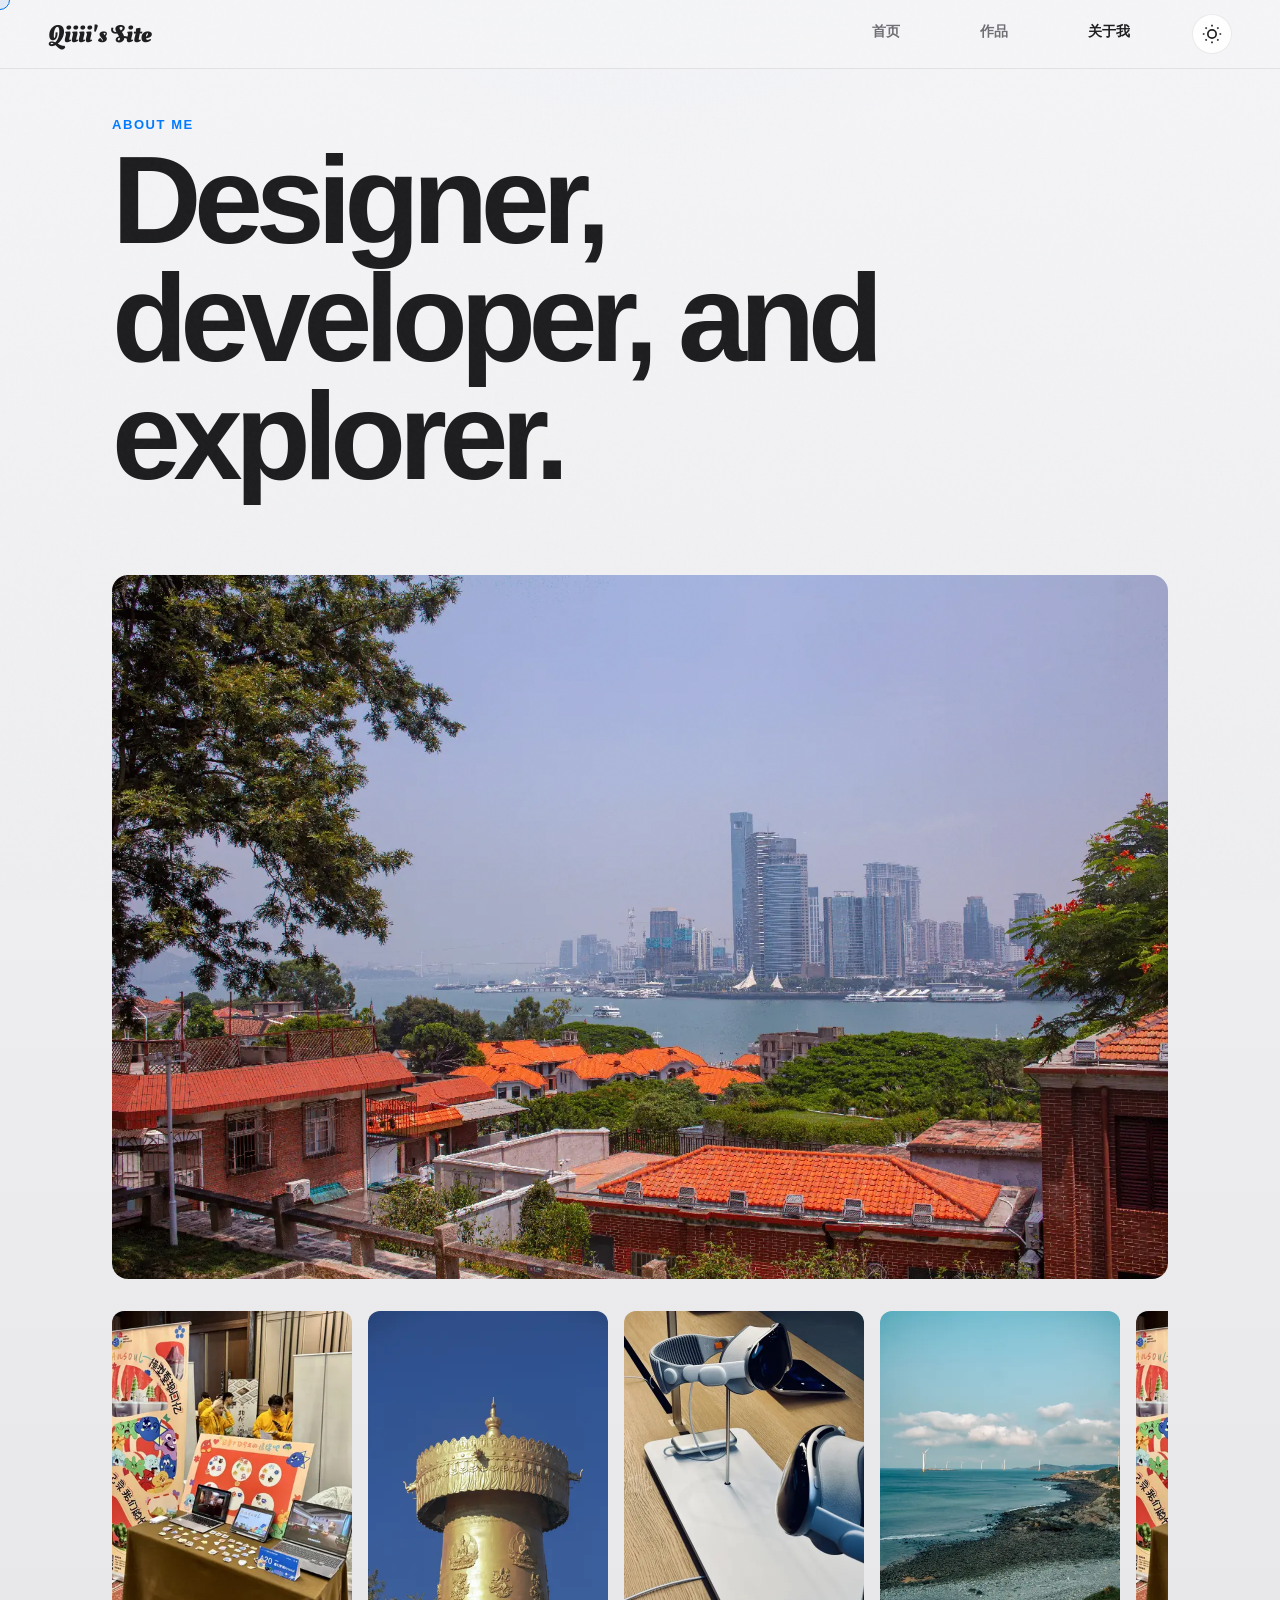
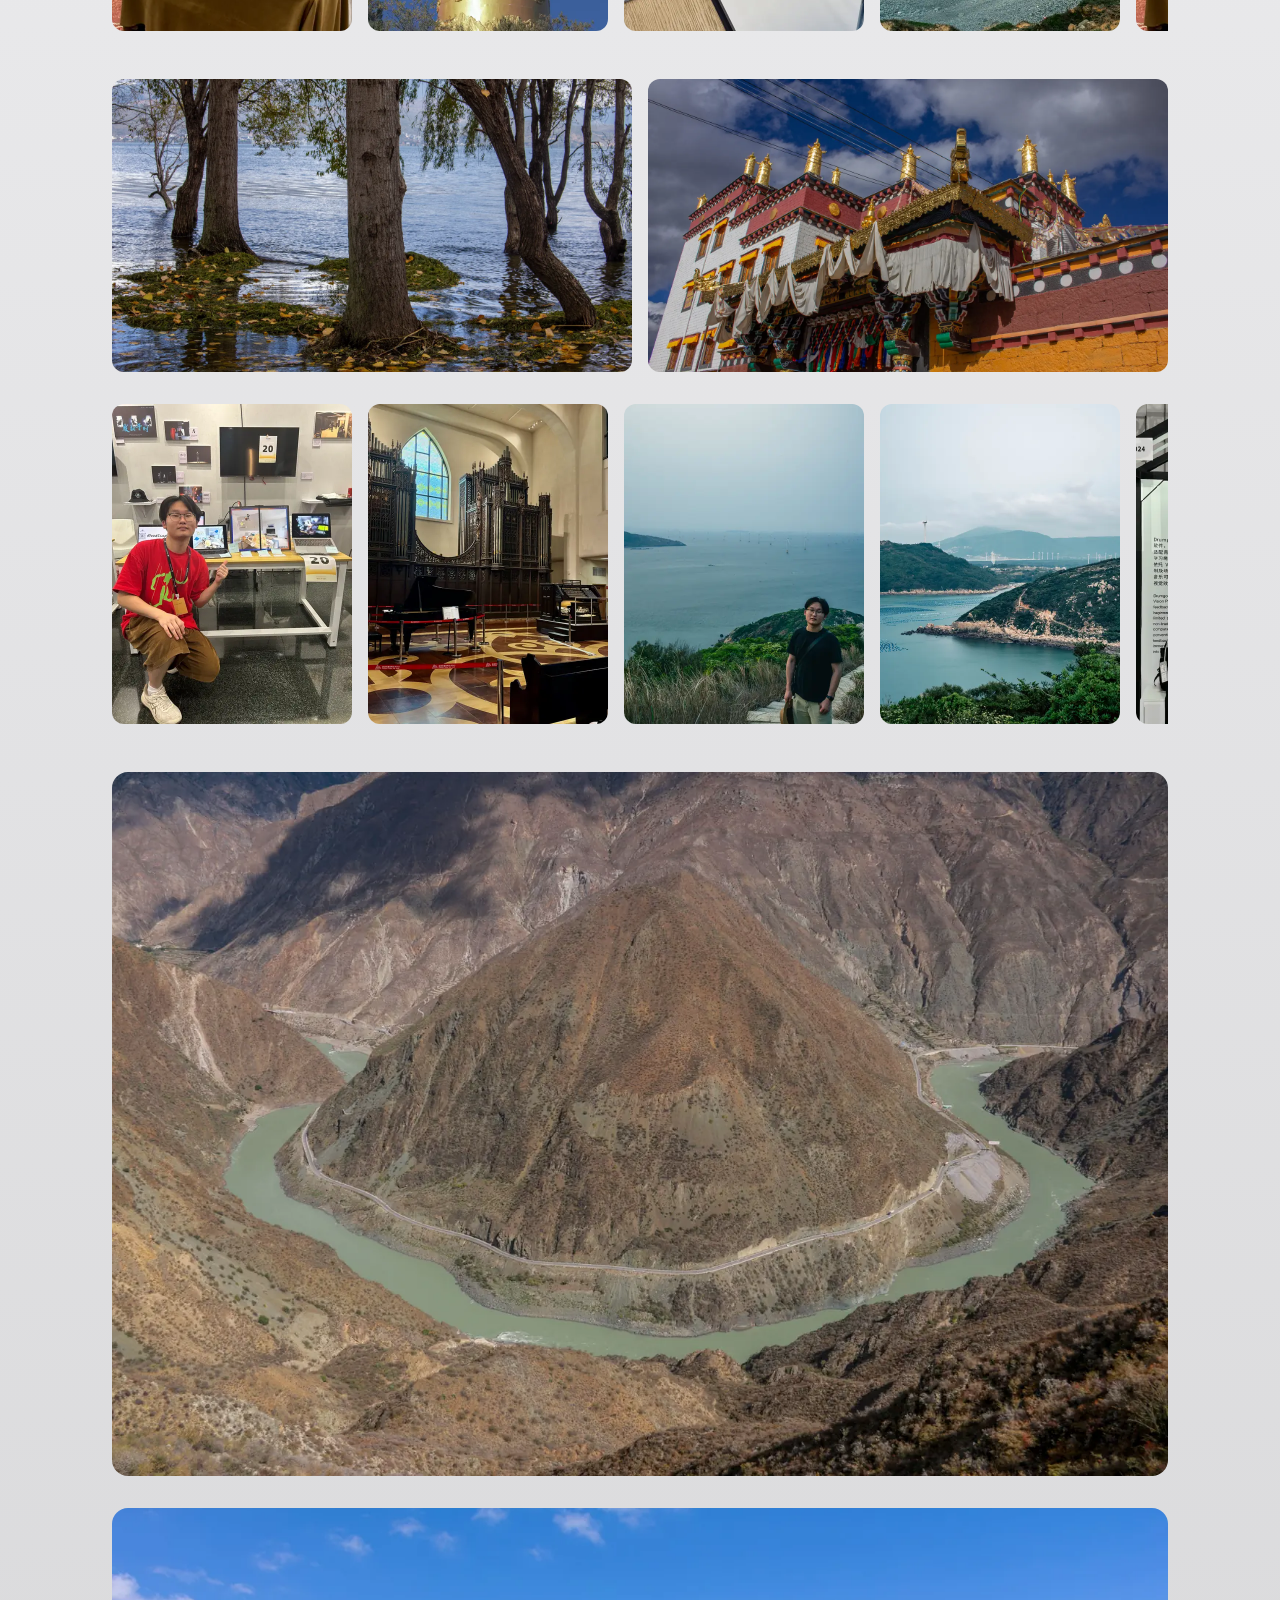
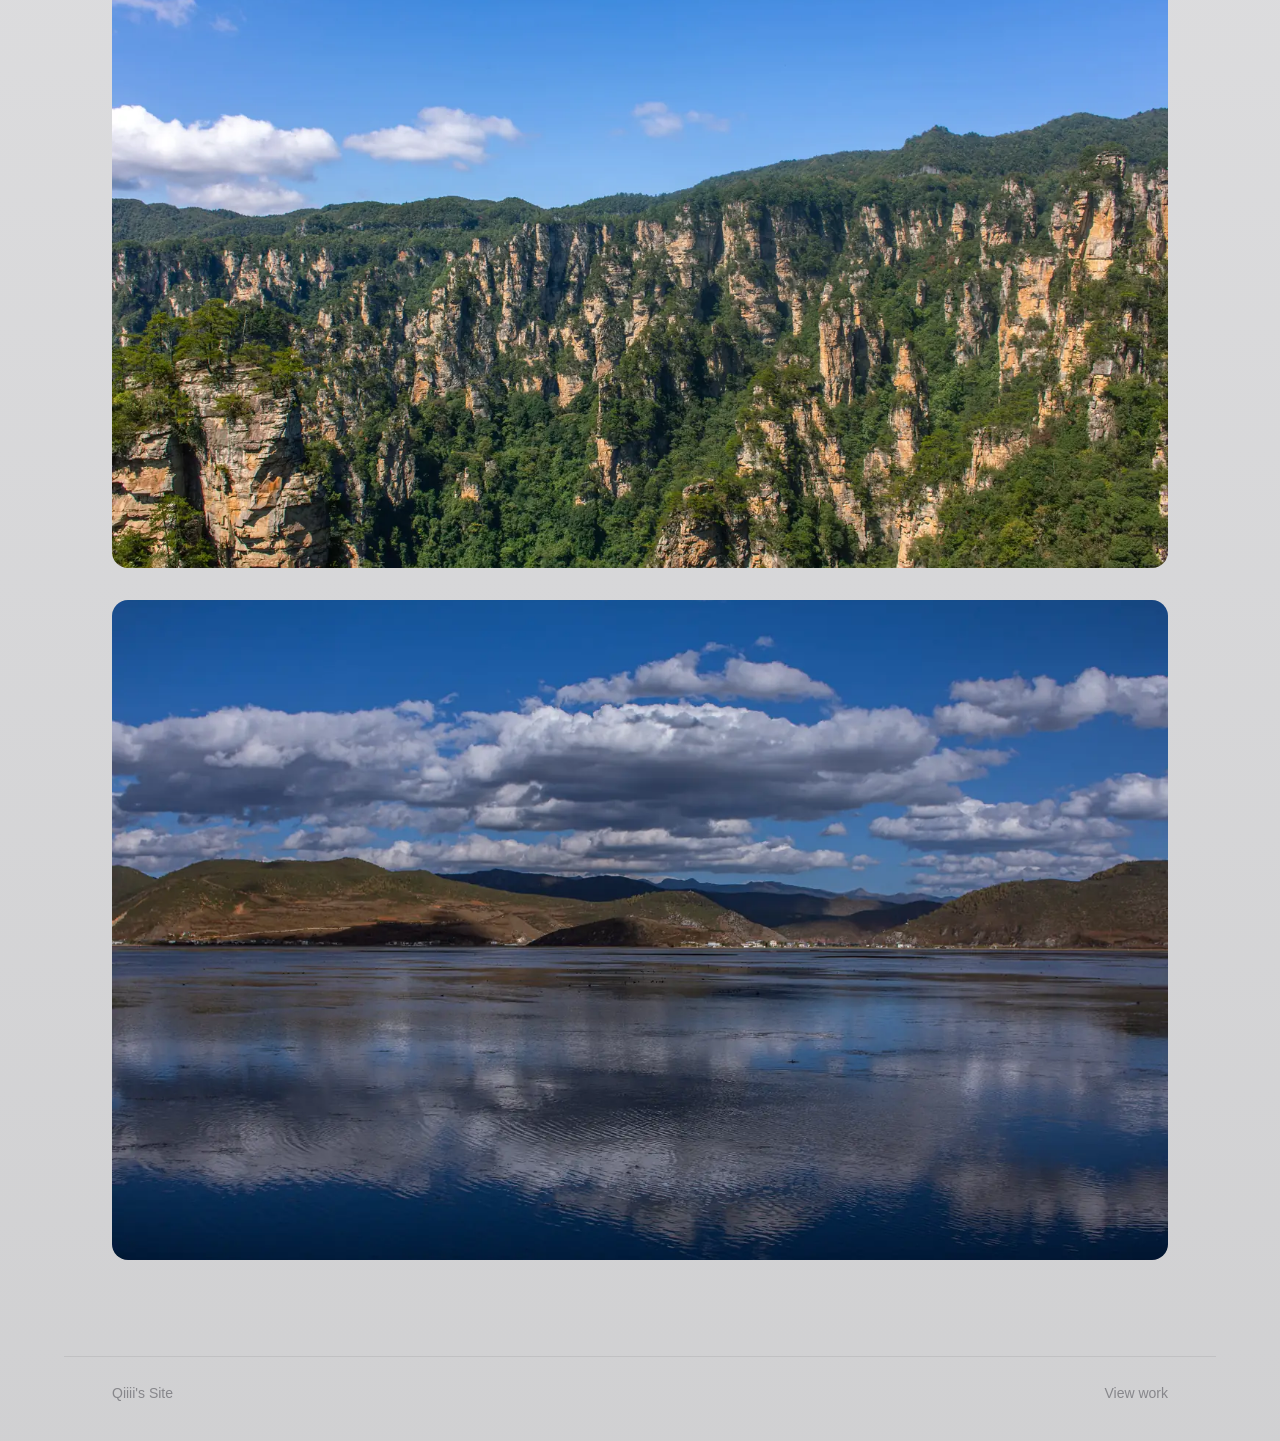
==== aboutme/index.html @ 27033d26 "Unify theme toggle icons across desktop and mobile" ====
<!doctype html>
<html lang="zh-CN">
  <head>
    <meta charset="utf-8">
    <meta name="viewport" content="width=device-width, initial-scale=1">
    <script>
      (function() {
        const prefersDark = window.matchMedia("(prefers-color-scheme: dark)").matches;
        const savedTheme = localStorage.getItem("theme");
        document.documentElement.dataset.theme = savedTheme || (prefersDark ? "dark" : "light");
      })();
    </script>
    <title>About Me - Qiiii's Site</title>
    <link rel="preconnect" href="https://fonts.googleapis.com">
    <link rel="preconnect" href="https://fonts.gstatic.com" crossorigin>
    <link href="https://fonts.googleapis.com/css?family=Oleo Script Swash Caps:400,600" rel="stylesheet">
    <link rel="icon" type="image/png" href="../assets/images/home/webIcon.png">
    <link rel="apple-touch-icon" href="../assets/images/home/webIcon.png">
    <link rel="stylesheet" href="../styles/base.css?v=20260522-theme">
    <link rel="stylesheet" href="../styles/layout.css?v=20260522-theme">
    <link rel="stylesheet" href="../styles/aboutme.css?v=20260522-theme">
  </head>
  <body>
    <header class="site-header">
      <a class="site-logo" href="../home/">Qiiii's Site</a>
      <nav class="site-nav" aria-label="Primary navigation">
        <a href="../home/" class="nav-zh" data-en="HOME"><span>首页</span></a>
        <a href="../work/" class="nav-zh" data-en="WORKS"><span>作品</span></a>
        <a href="../aboutme/" class="nav-zh" data-en="ABOUT ME" aria-current="page"><span>关于我</span></a>
        <div class="nav-theme-toggle">
          <button id="navThemeToggle" aria-label="Toggle theme">
            <svg class="icon-sun" width="20" height="20" viewBox="0 0 24 24" fill="none" stroke="currentColor" stroke-width="2">
              <circle cx="12" cy="12" r="5"/>
              <path d="M12 1v2M12 21v2M4.22 4.22l1.42 1.42M18.36 18.36l1.42 1.42M1 12h2M21 12h2M4.22 19.78l1.42-1.42M18.36 5.64l1.42-1.42"/>
            </svg>
            <svg class="icon-moon" width="20" height="20" viewBox="0 0 24 24" fill="none" stroke="currentColor" stroke-width="2">
              <path d="M21 12.79A9 9 0 1 1 11.21 3 7 7 0 0 0 21 12.79z"/>
            </svg>
          </button>
        </div>
      </nav>
      <button class="theme-toggle" id="themeToggle" aria-label="Toggle theme">
        <svg class="icon-sun" width="20" height="20" viewBox="0 0 24 24" fill="none" stroke="currentColor" stroke-width="2">
          <circle cx="12" cy="12" r="5"/>
          <path d="M12 1v2M12 21v2M4.22 4.22l1.42 1.42M18.36 18.36l1.42 1.42M1 12h2M21 12h2M4.22 19.78l1.42-1.42M18.36 5.64l1.42-1.42"/>
        </svg>
        <svg class="icon-moon" width="20" height="20" viewBox="0 0 24 24" fill="none" stroke="currentColor" stroke-width="2">
          <path d="M21 12.79A9 9 0 1 1 11.21 3 7 7 0 0 0 21 12.79z"/>
        </svg>
      </button>
      <button class="menu-toggle" id="menuToggle" aria-label="Toggle menu">
        <svg class="icon-hamburger" width="20" height="20" viewBox="0 0 24 24" fill="none" stroke="currentColor" stroke-width="2">
          <line x1="3" y1="6" x2="21" y2="6"/>
          <line x1="3" y1="12" x2="21" y2="12"/>
          <line x1="3" y1="18" x2="21" y2="18"/>
        </svg>
        <svg class="icon-close" width="20" height="20" viewBox="0 0 24 24" fill="none" stroke="currentColor" stroke-width="2">
          <line x1="18" y1="6" x2="6" y2="18"/>
          <line x1="6" y1="6" x2="18" y2="18"/>
        </svg>
      </button>
    </header>

    <div class="smooth-content">
      <main>
        <section class="page-shell about-hero reveal-section section-visible" data-reveal-section data-lag="0.04">
        <p class="section-kicker reveal">About Me</p>
        <h1 class="reveal">Designer, developer, and explorer.</h1>
        

        <section class="photo-masonry">
          <picture class="responsive-image">
  <source type="image/webp" srcset="../assets/images/optimized/aboutme/Scene2-480.webp 480w, ../assets/images/optimized/aboutme/Scene2-800.webp 800w, ../assets/images/optimized/aboutme/Scene2-960.webp 960w, ../assets/images/optimized/aboutme/Scene2-1440.webp 1440w" sizes="(max-width: 720px) 100vw, 1152px">
  <source type="image/jpeg" srcset="../assets/images/optimized/aboutme/Scene2-480.jpg 480w, ../assets/images/optimized/aboutme/Scene2-800.jpg 800w, ../assets/images/optimized/aboutme/Scene2-960.jpg 960w, ../assets/images/optimized/aboutme/Scene2-1440.jpg 1440w" sizes="(max-width: 720px) 100vw, 1152px">
  <img src="../assets/images/optimized/aboutme/Scene2-1440.jpg" alt="Scene" class="photo-full" width="5184" height="3456" decoding="async" fetchpriority="high">
</picture>

          <div class="photo-row-portrait">
            <div class="photo-track">
              <picture class="responsive-image">
  <source type="image/webp" srcset="../assets/images/optimized/aboutme/Personal1-480.webp 480w, ../assets/images/optimized/aboutme/Personal1-800.webp 800w, ../assets/images/optimized/aboutme/Personal1-960.webp 960w, ../assets/images/optimized/aboutme/Personal1-1440.webp 1440w" sizes="(max-width: 720px) 72vw, 260px">
  <source type="image/jpeg" srcset="../assets/images/optimized/aboutme/Personal1-480.jpg 480w, ../assets/images/optimized/aboutme/Personal1-800.jpg 800w, ../assets/images/optimized/aboutme/Personal1-960.jpg 960w, ../assets/images/optimized/aboutme/Personal1-1440.jpg 1440w" sizes="(max-width: 720px) 72vw, 260px">
  <img src="../assets/images/optimized/aboutme/Personal1-1440.jpg" alt="Personal" class="portrait" width="4284" height="4284" decoding="async" loading="lazy">
</picture>
              <picture class="responsive-image">
  <source type="image/webp" srcset="../assets/images/optimized/aboutme/Scene6-480.webp 480w, ../assets/images/optimized/aboutme/Scene6-800.webp 800w, ../assets/images/optimized/aboutme/Scene6-960.webp 960w, ../assets/images/optimized/aboutme/Scene6-1440.webp 1440w" sizes="(max-width: 720px) 72vw, 260px">
  <source type="image/jpeg" srcset="../assets/images/optimized/aboutme/Scene6-480.jpg 480w, ../assets/images/optimized/aboutme/Scene6-800.jpg 800w, ../assets/images/optimized/aboutme/Scene6-960.jpg 960w, ../assets/images/optimized/aboutme/Scene6-1440.jpg 1440w" sizes="(max-width: 720px) 72vw, 260px">
  <img src="../assets/images/optimized/aboutme/Scene6-1440.jpg" alt="Scene" class="portrait" width="3648" height="5472" decoding="async" loading="lazy">
</picture>
              <picture class="responsive-image">
  <source type="image/webp" srcset="../assets/images/optimized/aboutme/Personal5-480.webp 480w, ../assets/images/optimized/aboutme/Personal5-800.webp 800w, ../assets/images/optimized/aboutme/Personal5-960.webp 960w, ../assets/images/optimized/aboutme/Personal5-1440.webp 1440w" sizes="(max-width: 720px) 72vw, 260px">
  <source type="image/jpeg" srcset="../assets/images/optimized/aboutme/Personal5-480.jpg 480w, ../assets/images/optimized/aboutme/Personal5-800.jpg 800w, ../assets/images/optimized/aboutme/Personal5-960.jpg 960w, ../assets/images/optimized/aboutme/Personal5-1440.jpg 1440w" sizes="(max-width: 720px) 72vw, 260px">
  <img src="../assets/images/optimized/aboutme/Personal5-1440.jpg" alt="Personal" class="portrait" width="2666" height="3554" decoding="async" loading="lazy">
</picture>
              <picture class="responsive-image">
  <source type="image/webp" srcset="../assets/images/optimized/aboutme/Scene16-480.webp 480w, ../assets/images/optimized/aboutme/Scene16-800.webp 800w, ../assets/images/optimized/aboutme/Scene16-960.webp 960w, ../assets/images/optimized/aboutme/Scene16-1440.webp 1440w" sizes="(max-width: 720px) 72vw, 260px">
  <source type="image/jpeg" srcset="../assets/images/optimized/aboutme/Scene16-480.jpg 480w, ../assets/images/optimized/aboutme/Scene16-800.jpg 800w, ../assets/images/optimized/aboutme/Scene16-960.jpg 960w, ../assets/images/optimized/aboutme/Scene16-1440.jpg 1440w" sizes="(max-width: 720px) 72vw, 260px">
  <img src="../assets/images/optimized/aboutme/Scene16-1440.jpg" alt="Scene" class="portrait" width="5304" height="7952" decoding="async" loading="lazy">
</picture>
              <picture class="responsive-image">
  <source type="image/webp" srcset="../assets/images/optimized/aboutme/Personal1-480.webp 480w, ../assets/images/optimized/aboutme/Personal1-800.webp 800w, ../assets/images/optimized/aboutme/Personal1-960.webp 960w, ../assets/images/optimized/aboutme/Personal1-1440.webp 1440w" sizes="(max-width: 720px) 72vw, 260px">
  <source type="image/jpeg" srcset="../assets/images/optimized/aboutme/Personal1-480.jpg 480w, ../assets/images/optimized/aboutme/Personal1-800.jpg 800w, ../assets/images/optimized/aboutme/Personal1-960.jpg 960w, ../assets/images/optimized/aboutme/Personal1-1440.jpg 1440w" sizes="(max-width: 720px) 72vw, 260px">
  <img src="../assets/images/optimized/aboutme/Personal1-1440.jpg" alt="Personal" class="portrait" width="4284" height="4284" decoding="async" loading="lazy">
</picture>
              <picture class="responsive-image">
  <source type="image/webp" srcset="../assets/images/optimized/aboutme/Scene6-480.webp 480w, ../assets/images/optimized/aboutme/Scene6-800.webp 800w, ../assets/images/optimized/aboutme/Scene6-960.webp 960w, ../assets/images/optimized/aboutme/Scene6-1440.webp 1440w" sizes="(max-width: 720px) 72vw, 260px">
  <source type="image/jpeg" srcset="../assets/images/optimized/aboutme/Scene6-480.jpg 480w, ../assets/images/optimized/aboutme/Scene6-800.jpg 800w, ../assets/images/optimized/aboutme/Scene6-960.jpg 960w, ../assets/images/optimized/aboutme/Scene6-1440.jpg 1440w" sizes="(max-width: 720px) 72vw, 260px">
  <img src="../assets/images/optimized/aboutme/Scene6-1440.jpg" alt="Scene" class="portrait" width="3648" height="5472" decoding="async" loading="lazy">
</picture>
              <picture class="responsive-image">
  <source type="image/webp" srcset="../assets/images/optimized/aboutme/Personal5-480.webp 480w, ../assets/images/optimized/aboutme/Personal5-800.webp 800w, ../assets/images/optimized/aboutme/Personal5-960.webp 960w, ../assets/images/optimized/aboutme/Personal5-1440.webp 1440w" sizes="(max-width: 720px) 72vw, 260px">
  <source type="image/jpeg" srcset="../assets/images/optimized/aboutme/Personal5-480.jpg 480w, ../assets/images/optimized/aboutme/Personal5-800.jpg 800w, ../assets/images/optimized/aboutme/Personal5-960.jpg 960w, ../assets/images/optimized/aboutme/Personal5-1440.jpg 1440w" sizes="(max-width: 720px) 72vw, 260px">
  <img src="../assets/images/optimized/aboutme/Personal5-1440.jpg" alt="Personal" class="portrait" width="2666" height="3554" decoding="async" loading="lazy">
</picture>
              <picture class="responsive-image">
  <source type="image/webp" srcset="../assets/images/optimized/aboutme/Scene16-480.webp 480w, ../assets/images/optimized/aboutme/Scene16-800.webp 800w, ../assets/images/optimized/aboutme/Scene16-960.webp 960w, ../assets/images/optimized/aboutme/Scene16-1440.webp 1440w" sizes="(max-width: 720px) 72vw, 260px">
  <source type="image/jpeg" srcset="../assets/images/optimized/aboutme/Scene16-480.jpg 480w, ../assets/images/optimized/aboutme/Scene16-800.jpg 800w, ../assets/images/optimized/aboutme/Scene16-960.jpg 960w, ../assets/images/optimized/aboutme/Scene16-1440.jpg 1440w" sizes="(max-width: 720px) 72vw, 260px">
  <img src="../assets/images/optimized/aboutme/Scene16-1440.jpg" alt="Scene" class="portrait" width="5304" height="7952" decoding="async" loading="lazy">
</picture>
            </div>
          </div>

          <div class="photo-asymmetric">
            <picture class="responsive-image">
  <source type="image/webp" srcset="../assets/images/optimized/aboutme/Scene4-480.webp 480w, ../assets/images/optimized/aboutme/Scene4-800.webp 800w, ../assets/images/optimized/aboutme/Scene4-960.webp 960w, ../assets/images/optimized/aboutme/Scene4-1440.webp 1440w" sizes="(max-width: 720px) 100vw, 1152px">
  <source type="image/jpeg" srcset="../assets/images/optimized/aboutme/Scene4-480.jpg 480w, ../assets/images/optimized/aboutme/Scene4-800.jpg 800w, ../assets/images/optimized/aboutme/Scene4-960.jpg 960w, ../assets/images/optimized/aboutme/Scene4-1440.jpg 1440w" sizes="(max-width: 720px) 100vw, 1152px">
  <img src="../assets/images/optimized/aboutme/Scene4-1440.jpg" alt="Scene" width="5184" height="3456" decoding="async" loading="lazy">
</picture>
            <picture class="responsive-image">
  <source type="image/webp" srcset="../assets/images/optimized/aboutme/Scene5-480.webp 480w, ../assets/images/optimized/aboutme/Scene5-800.webp 800w, ../assets/images/optimized/aboutme/Scene5-960.webp 960w, ../assets/images/optimized/aboutme/Scene5-1440.webp 1440w" sizes="(max-width: 720px) 100vw, 1152px">
  <source type="image/jpeg" srcset="../assets/images/optimized/aboutme/Scene5-480.jpg 480w, ../assets/images/optimized/aboutme/Scene5-800.jpg 800w, ../assets/images/optimized/aboutme/Scene5-960.jpg 960w, ../assets/images/optimized/aboutme/Scene5-1440.jpg 1440w" sizes="(max-width: 720px) 100vw, 1152px">
  <img src="../assets/images/optimized/aboutme/Scene5-1440.jpg" alt="Scene" width="5184" height="3456" decoding="async" loading="lazy">
</picture>
          </div>

          <div class="photo-row-portrait">
            <div class="photo-track">
              <picture class="responsive-image">
  <source type="image/webp" srcset="../assets/images/optimized/aboutme/Personal4-480.webp 480w, ../assets/images/optimized/aboutme/Personal4-800.webp 800w, ../assets/images/optimized/aboutme/Personal4-960.webp 960w, ../assets/images/optimized/aboutme/Personal4-1440.webp 1440w" sizes="(max-width: 720px) 72vw, 260px">
  <source type="image/jpeg" srcset="../assets/images/optimized/aboutme/Personal4-480.jpg 480w, ../assets/images/optimized/aboutme/Personal4-800.jpg 800w, ../assets/images/optimized/aboutme/Personal4-960.jpg 960w, ../assets/images/optimized/aboutme/Personal4-1440.jpg 1440w" sizes="(max-width: 720px) 72vw, 260px">
  <img src="../assets/images/optimized/aboutme/Personal4-1440.jpg" alt="Personal" class="portrait" width="1536" height="2049" decoding="async" loading="lazy">
</picture>
              <picture class="responsive-image">
  <source type="image/webp" srcset="../assets/images/optimized/aboutme/Scene1-480.webp 480w, ../assets/images/optimized/aboutme/Scene1-800.webp 800w, ../assets/images/optimized/aboutme/Scene1-960.webp 960w, ../assets/images/optimized/aboutme/Scene1-1440.webp 1440w" sizes="(max-width: 720px) 72vw, 260px">
  <source type="image/jpeg" srcset="../assets/images/optimized/aboutme/Scene1-480.jpg 480w, ../assets/images/optimized/aboutme/Scene1-800.jpg 800w, ../assets/images/optimized/aboutme/Scene1-960.jpg 960w, ../assets/images/optimized/aboutme/Scene1-1440.jpg 1440w" sizes="(max-width: 720px) 72vw, 260px">
  <img src="../assets/images/optimized/aboutme/Scene1-1440.jpg" alt="Scene" class="portrait" width="3156" height="5612" decoding="async" loading="lazy">
</picture>
              <picture class="responsive-image">
  <source type="image/webp" srcset="../assets/images/optimized/aboutme/Personal7-480.webp 480w, ../assets/images/optimized/aboutme/Personal7-800.webp 800w, ../assets/images/optimized/aboutme/Personal7-960.webp 960w, ../assets/images/optimized/aboutme/Personal7-1440.webp 1440w" sizes="(max-width: 720px) 72vw, 260px">
  <source type="image/jpeg" srcset="../assets/images/optimized/aboutme/Personal7-480.jpg 480w, ../assets/images/optimized/aboutme/Personal7-800.jpg 800w, ../assets/images/optimized/aboutme/Personal7-960.jpg 960w, ../assets/images/optimized/aboutme/Personal7-1440.jpg 1440w" sizes="(max-width: 720px) 72vw, 260px">
  <img src="../assets/images/optimized/aboutme/Personal7-1440.jpg" alt="Personal" class="portrait" width="5304" height="7952" decoding="async" loading="lazy">
</picture>
              <picture class="responsive-image">
  <source type="image/webp" srcset="../assets/images/optimized/aboutme/Scene17-480.webp 480w, ../assets/images/optimized/aboutme/Scene17-800.webp 800w, ../assets/images/optimized/aboutme/Scene17-960.webp 960w, ../assets/images/optimized/aboutme/Scene17-1440.webp 1440w" sizes="(max-width: 720px) 72vw, 260px">
  <source type="image/jpeg" srcset="../assets/images/optimized/aboutme/Scene17-480.jpg 480w, ../assets/images/optimized/aboutme/Scene17-800.jpg 800w, ../assets/images/optimized/aboutme/Scene17-960.jpg 960w, ../assets/images/optimized/aboutme/Scene17-1440.jpg 1440w" sizes="(max-width: 720px) 72vw, 260px">
  <img src="../assets/images/optimized/aboutme/Scene17-1440.jpg" alt="Scene" class="portrait" width="5304" height="7952" decoding="async" loading="lazy">
</picture>
              <picture class="responsive-image">
  <source type="image/webp" srcset="../assets/images/optimized/aboutme/Personal6-480.webp 480w" sizes="(max-width: 720px) 72vw, 260px">
  <source type="image/jpeg" srcset="../assets/images/optimized/aboutme/Personal6-480.jpg 480w" sizes="(max-width: 720px) 72vw, 260px">
  <img src="../assets/images/optimized/aboutme/Personal6-480.jpg" alt="Personal" class="portrait" width="497" height="886" decoding="async" loading="lazy">
</picture>
              <picture class="responsive-image">
  <source type="image/webp" srcset="../assets/images/optimized/aboutme/Scene13-480.webp 480w, ../assets/images/optimized/aboutme/Scene13-800.webp 800w, ../assets/images/optimized/aboutme/Scene13-960.webp 960w" sizes="(max-width: 720px) 72vw, 260px">
  <source type="image/jpeg" srcset="../assets/images/optimized/aboutme/Scene13-480.jpg 480w, ../assets/images/optimized/aboutme/Scene13-800.jpg 800w, ../assets/images/optimized/aboutme/Scene13-960.jpg 960w" sizes="(max-width: 720px) 72vw, 260px">
  <img src="../assets/images/optimized/aboutme/Scene13-960.jpg" alt="Scene" class="portrait" width="1280" height="1920" decoding="async" loading="lazy">
</picture>
              <picture class="responsive-image">
  <source type="image/webp" srcset="../assets/images/optimized/aboutme/Personal4-480.webp 480w, ../assets/images/optimized/aboutme/Personal4-800.webp 800w, ../assets/images/optimized/aboutme/Personal4-960.webp 960w, ../assets/images/optimized/aboutme/Personal4-1440.webp 1440w" sizes="(max-width: 720px) 72vw, 260px">
  <source type="image/jpeg" srcset="../assets/images/optimized/aboutme/Personal4-480.jpg 480w, ../assets/images/optimized/aboutme/Personal4-800.jpg 800w, ../assets/images/optimized/aboutme/Personal4-960.jpg 960w, ../assets/images/optimized/aboutme/Personal4-1440.jpg 1440w" sizes="(max-width: 720px) 72vw, 260px">
  <img src="../assets/images/optimized/aboutme/Personal4-1440.jpg" alt="Personal" class="portrait" width="1536" height="2049" decoding="async" loading="lazy">
</picture>
              <picture class="responsive-image">
  <source type="image/webp" srcset="../assets/images/optimized/aboutme/Scene1-480.webp 480w, ../assets/images/optimized/aboutme/Scene1-800.webp 800w, ../assets/images/optimized/aboutme/Scene1-960.webp 960w, ../assets/images/optimized/aboutme/Scene1-1440.webp 1440w" sizes="(max-width: 720px) 72vw, 260px">
  <source type="image/jpeg" srcset="../assets/images/optimized/aboutme/Scene1-480.jpg 480w, ../assets/images/optimized/aboutme/Scene1-800.jpg 800w, ../assets/images/optimized/aboutme/Scene1-960.jpg 960w, ../assets/images/optimized/aboutme/Scene1-1440.jpg 1440w" sizes="(max-width: 720px) 72vw, 260px">
  <img src="../assets/images/optimized/aboutme/Scene1-1440.jpg" alt="Scene" class="portrait" width="3156" height="5612" decoding="async" loading="lazy">
</picture>
              <picture class="responsive-image">
  <source type="image/webp" srcset="../assets/images/optimized/aboutme/Personal7-480.webp 480w, ../assets/images/optimized/aboutme/Personal7-800.webp 800w, ../assets/images/optimized/aboutme/Personal7-960.webp 960w, ../assets/images/optimized/aboutme/Personal7-1440.webp 1440w" sizes="(max-width: 720px) 72vw, 260px">
  <source type="image/jpeg" srcset="../assets/images/optimized/aboutme/Personal7-480.jpg 480w, ../assets/images/optimized/aboutme/Personal7-800.jpg 800w, ../assets/images/optimized/aboutme/Personal7-960.jpg 960w, ../assets/images/optimized/aboutme/Personal7-1440.jpg 1440w" sizes="(max-width: 720px) 72vw, 260px">
  <img src="../assets/images/optimized/aboutme/Personal7-1440.jpg" alt="Personal" class="portrait" width="5304" height="7952" decoding="async" loading="lazy">
</picture>
              <picture class="responsive-image">
  <source type="image/webp" srcset="../assets/images/optimized/aboutme/Scene17-480.webp 480w, ../assets/images/optimized/aboutme/Scene17-800.webp 800w, ../assets/images/optimized/aboutme/Scene17-960.webp 960w, ../assets/images/optimized/aboutme/Scene17-1440.webp 1440w" sizes="(max-width: 720px) 72vw, 260px">
  <source type="image/jpeg" srcset="../assets/images/optimized/aboutme/Scene17-480.jpg 480w, ../assets/images/optimized/aboutme/Scene17-800.jpg 800w, ../assets/images/optimized/aboutme/Scene17-960.jpg 960w, ../assets/images/optimized/aboutme/Scene17-1440.jpg 1440w" sizes="(max-width: 720px) 72vw, 260px">
  <img src="../assets/images/optimized/aboutme/Scene17-1440.jpg" alt="Scene" class="portrait" width="5304" height="7952" decoding="async" loading="lazy">
</picture>
              <picture class="responsive-image">
  <source type="image/webp" srcset="../assets/images/optimized/aboutme/Personal6-480.webp 480w" sizes="(max-width: 720px) 72vw, 260px">
  <source type="image/jpeg" srcset="../assets/images/optimized/aboutme/Personal6-480.jpg 480w" sizes="(max-width: 720px) 72vw, 260px">
  <img src="../assets/images/optimized/aboutme/Personal6-480.jpg" alt="Personal" class="portrait" width="497" height="886" decoding="async" loading="lazy">
</picture>
              <picture class="responsive-image">
  <source type="image/webp" srcset="../assets/images/optimized/aboutme/Scene13-480.webp 480w, ../assets/images/optimized/aboutme/Scene13-800.webp 800w, ../assets/images/optimized/aboutme/Scene13-960.webp 960w" sizes="(max-width: 720px) 72vw, 260px">
  <source type="image/jpeg" srcset="../assets/images/optimized/aboutme/Scene13-480.jpg 480w, ../assets/images/optimized/aboutme/Scene13-800.jpg 800w, ../assets/images/optimized/aboutme/Scene13-960.jpg 960w" sizes="(max-width: 720px) 72vw, 260px">
  <img src="../assets/images/optimized/aboutme/Scene13-960.jpg" alt="Scene" class="portrait" width="1280" height="1920" decoding="async" loading="lazy">
</picture>
            </div>
          </div>

          <picture class="responsive-image">
  <source type="image/webp" srcset="../assets/images/optimized/aboutme/Scene7-480.webp 480w, ../assets/images/optimized/aboutme/Scene7-800.webp 800w, ../assets/images/optimized/aboutme/Scene7-960.webp 960w, ../assets/images/optimized/aboutme/Scene7-1440.webp 1440w" sizes="(max-width: 720px) 100vw, 1152px">
  <source type="image/jpeg" srcset="../assets/images/optimized/aboutme/Scene7-480.jpg 480w, ../assets/images/optimized/aboutme/Scene7-800.jpg 800w, ../assets/images/optimized/aboutme/Scene7-960.jpg 960w, ../assets/images/optimized/aboutme/Scene7-1440.jpg 1440w" sizes="(max-width: 720px) 100vw, 1152px">
  <img src="../assets/images/optimized/aboutme/Scene7-1440.jpg" alt="Scene" class="photo-full" width="5355" height="3570" decoding="async" loading="lazy">
</picture>

          <div class="photo-carousel">
            <picture class="responsive-image">
  <source type="image/webp" srcset="../assets/images/optimized/aboutme/Scene3-480.webp 480w, ../assets/images/optimized/aboutme/Scene3-800.webp 800w, ../assets/images/optimized/aboutme/Scene3-960.webp 960w, ../assets/images/optimized/aboutme/Scene3-1440.webp 1440w" sizes="(max-width: 720px) 100vw, 1152px">
  <source type="image/jpeg" srcset="../assets/images/optimized/aboutme/Scene3-480.jpg 480w, ../assets/images/optimized/aboutme/Scene3-800.jpg 800w, ../assets/images/optimized/aboutme/Scene3-960.jpg 960w, ../assets/images/optimized/aboutme/Scene3-1440.jpg 1440w" sizes="(max-width: 720px) 100vw, 1152px">
  <img src="../assets/images/optimized/aboutme/Scene3-1440.jpg" alt="Scene" class="active" width="4818" height="3212" decoding="async" loading="lazy">
</picture>
            <picture class="responsive-image">
  <source type="image/webp" srcset="../assets/images/optimized/aboutme/Scene8-480.webp 480w, ../assets/images/optimized/aboutme/Scene8-800.webp 800w, ../assets/images/optimized/aboutme/Scene8-960.webp 960w, ../assets/images/optimized/aboutme/Scene8-1440.webp 1440w" sizes="(max-width: 720px) 100vw, 1152px">
  <source type="image/jpeg" srcset="../assets/images/optimized/aboutme/Scene8-480.jpg 480w, ../assets/images/optimized/aboutme/Scene8-800.jpg 800w, ../assets/images/optimized/aboutme/Scene8-960.jpg 960w, ../assets/images/optimized/aboutme/Scene8-1440.jpg 1440w" sizes="(max-width: 720px) 100vw, 1152px">
  <img src="../assets/images/optimized/aboutme/Scene8-1440.jpg" alt="Scene" width="4520" height="3573" decoding="async" loading="lazy">
</picture>
            <picture class="responsive-image">
  <source type="image/webp" srcset="../assets/images/optimized/aboutme/Scene9-480.webp 480w, ../assets/images/optimized/aboutme/Scene9-800.webp 800w, ../assets/images/optimized/aboutme/Scene9-960.webp 960w, ../assets/images/optimized/aboutme/Scene9-1440.webp 1440w" sizes="(max-width: 720px) 100vw, 1152px">
  <source type="image/jpeg" srcset="../assets/images/optimized/aboutme/Scene9-480.jpg 480w, ../assets/images/optimized/aboutme/Scene9-800.jpg 800w, ../assets/images/optimized/aboutme/Scene9-960.jpg 960w, ../assets/images/optimized/aboutme/Scene9-1440.jpg 1440w" sizes="(max-width: 720px) 100vw, 1152px">
  <img src="../assets/images/optimized/aboutme/Scene9-1440.jpg" alt="Scene" width="5184" height="3456" decoding="async" loading="lazy">
</picture>
          </div>

          <div class="photo-carousel">
            <picture class="responsive-image">
  <source type="image/webp" srcset="../assets/images/optimized/aboutme/Scene10-480.webp 480w, ../assets/images/optimized/aboutme/Scene10-800.webp 800w, ../assets/images/optimized/aboutme/Scene10-960.webp 960w, ../assets/images/optimized/aboutme/Scene10-1440.webp 1440w" sizes="(max-width: 720px) 100vw, 1152px">
  <source type="image/jpeg" srcset="../assets/images/optimized/aboutme/Scene10-480.jpg 480w, ../assets/images/optimized/aboutme/Scene10-800.jpg 800w, ../assets/images/optimized/aboutme/Scene10-960.jpg 960w, ../assets/images/optimized/aboutme/Scene10-1440.jpg 1440w" sizes="(max-width: 720px) 100vw, 1152px">
  <img src="../assets/images/optimized/aboutme/Scene10-1440.jpg" alt="Scene" class="active" width="5106" height="3404" decoding="async" loading="lazy">
</picture>
            <picture class="responsive-image">
  <source type="image/webp" srcset="../assets/images/optimized/aboutme/Scene14-480.webp 480w, ../assets/images/optimized/aboutme/Scene14-800.webp 800w, ../assets/images/optimized/aboutme/Scene14-960.webp 960w, ../assets/images/optimized/aboutme/Scene14-1440.webp 1440w" sizes="(max-width: 720px) 100vw, 1152px">
  <source type="image/jpeg" srcset="../assets/images/optimized/aboutme/Scene14-480.jpg 480w, ../assets/images/optimized/aboutme/Scene14-800.jpg 800w, ../assets/images/optimized/aboutme/Scene14-960.jpg 960w, ../assets/images/optimized/aboutme/Scene14-1440.jpg 1440w" sizes="(max-width: 720px) 100vw, 1152px">
  <img src="../assets/images/optimized/aboutme/Scene14-1440.jpg" alt="Scene" width="5104" height="3403" decoding="async" loading="lazy">
</picture>
            <picture class="responsive-image">
  <source type="image/webp" srcset="../assets/images/optimized/aboutme/Scene15-480.webp 480w, ../assets/images/optimized/aboutme/Scene15-800.webp 800w, ../assets/images/optimized/aboutme/Scene15-960.webp 960w, ../assets/images/optimized/aboutme/Scene15-1440.webp 1440w" sizes="(max-width: 720px) 100vw, 1152px">
  <source type="image/jpeg" srcset="../assets/images/optimized/aboutme/Scene15-480.jpg 480w, ../assets/images/optimized/aboutme/Scene15-800.jpg 800w, ../assets/images/optimized/aboutme/Scene15-960.jpg 960w, ../assets/images/optimized/aboutme/Scene15-1440.jpg 1440w" sizes="(max-width: 720px) 100vw, 1152px">
  <img src="../assets/images/optimized/aboutme/Scene15-1440.jpg" alt="Scene" width="5184" height="3456" decoding="async" loading="lazy">
</picture>
          </div>
        </section>
      </main>

      <footer class="site-footer">
        <span>Qiiii's Site</span>
        <a href="../work/">View work</a>
      </footer>
    </div>

    <script src="../scripts/main.js?v=20260522-theme"></script>
  </body>
</html>
---- styles/base.css ----
:root {
  --color-bg: #f5f5f7;
  --color-panel: #ffffff;
  --color-panel-soft: #f0f0f5;
  --color-text: #1d1d1f;
  --color-muted: #6e6e73;
  --color-muted-strong: rgba(110, 110, 115, 0.75);
  --color-line: rgba(0, 0, 0, 0.08);
  --color-blue: #0071e3;
  --color-blue-soft: #007AFF;
  --color-blue-deep: #0055b3;
  --max-content: 1152px;
  --font-display: "SF Pro Display", "Oleo Script Swash Caps", -apple-system, BlinkMacSystemFont, "Segoe UI", sans-serif;
  --font-body: "SF Pro Text", -apple-system, BlinkMacSystemFont, "Segoe UI", sans-serif;
  --header-bg: rgba(245, 245, 247, 0.8);
  --gradient-start: rgba(0, 113, 227, 0.06);
}

[data-theme="dark"] {
  --color-bg: #000;
  --color-panel: #0a0a0a;
  --color-panel-soft: #141414;
  --color-text: #f5f5f7;
  --color-muted: #86868b;
  --color-muted-strong: rgba(134, 134, 139, 0.75);
  --color-line: rgba(255, 255, 255, 0.08);
  --color-blue: #0a84ff;
  --color-blue-soft: #64b5f6;
  --color-blue-deep: #0055d6;
  --header-bg: rgba(0, 0, 0, 0.8);
  --gradient-start: rgba(10, 132, 255, 0.12);
}

* {
  box-sizing: border-box;
}

html {
  background: var(--color-bg);
  color: var(--color-text);
  font-family: -apple-system, BlinkMacSystemFont, "Segoe UI", sans-serif;
  overscroll-behavior: none;
  scroll-behavior: smooth;
}

html.smooth-scroll-active {
  overflow-anchor: none;
  scroll-behavior: auto;
}

body {
  background:
    radial-gradient(circle at 50% -10%, var(--gradient-start), transparent 40rem),
    linear-gradient(180deg, var(--color-bg) 0%, color-mix(in srgb, var(--color-bg) 85%, #000) 100%);
  margin: 0;
  min-height: 100vh;
  overscroll-behavior: none;
  overflow-x: hidden;
  position: relative;
  font-family: var(--font-body);
  -webkit-font-smoothing: antialiased;
  -moz-osx-font-smoothing: grayscale;
}

html.smooth-scroll-active body,
html.smooth-scroll-active .smooth-content {
  overflow-anchor: none;
}

body::after {
  background: url("data:image/svg+xml,%3Csvg viewBox='0 0 256 256' xmlns='http://www.w3.org/2000/svg'%3E%3Cfilter id='noise'%3E%3CfeTurbulence type='fractalNoise' baseFrequency='0.9' numOctaves='4' stitchTiles='stitch'/%3E%3C/filter%3E%3Crect width='100%25' height='100%25' filter='url(%23noise)'/%3E%3C/svg%3E");
  content: "";
  inset: 0;
  opacity: 0.025;
  pointer-events: none;
  position: fixed;
  z-index: 9999;
}

@media (hover: none), (pointer: coarse), (max-width: 720px) {
  html,
  body {
    overscroll-behavior: auto;
  }

  body::after {
    display: none;
  }
}

a {
  color: inherit;
  text-decoration: none;
}

button {
  color: inherit;
  font: inherit;
}

img,
video {
  display: block;
  max-width: 100%;
}

picture.responsive-image {
  display: block;
  max-width: 100%;
}

* {
  cursor: none;
}

@media (pointer: coarse) {
  * {
    cursor: auto;
  }
}

@media (hover: none) and (pointer: coarse) {
  .custom-cursor {
    display: none;
  }
}

.custom-cursor {
  background: rgba(0, 113, 227, 0.08);
  border: 1.5px solid var(--color-blue);
  border-radius: 50%;
  height: 20px;
  left: -10px;
  pointer-events: none;
  position: fixed;
  top: -10px;
  transform: translate(0, 0);
  width: 20px;
  z-index: 10000;
  transition: width 200ms ease, height 200ms ease, background 200ms ease, border-color 200ms ease;
  will-change: transform;
  mix-blend-mode: normal;
}

.custom-cursor.hovering {
  width: 40px;
  height: 40px;
  background: rgba(0, 113, 227, 0.05);
}

.custom-cursor.clicking {
  width: 14px;
  height: 14px;
  background: var(--color-blue);
  border-color: var(--color-blue);
}

::selection {
  background: rgba(127, 193, 255, 0.35);
}

.section-kicker {
  color: var(--color-blue-soft);
  font-size: 13px;
  font-weight: 700;
  letter-spacing: 0.12em;
  margin: 0 0 14px;
  text-transform: uppercase;
}

.section-title,
.section-heading h2 {
  font-size: clamp(34px, 5vw, 64px);
  letter-spacing: -0.04em;
  line-height: 1;
  margin: 0;
}

.intro-grid .section-title {
  margin-top: 24px;
}

.section-heading {
  margin-bottom: 32px;
}

.gradient-text {
  background: linear-gradient(108deg, var(--color-blue) 12%, #a8c7fa 45%, var(--color-blue-deep) 78%, var(--color-blue) 96%);
  -webkit-background-clip: text;
  background-clip: text;
  color: transparent;
}

.button-primary,
.button-secondary,
.copy-button {
  align-items: center;
  border-radius: 999px;
  display: inline-flex;
  justify-content: center;
  min-height: 44px;
  padding: 0 18px;
}

.button-primary {
  background: var(--color-blue);
  color: #fff;
  font-weight: 600;
  transition: transform 200ms ease, box-shadow 200ms ease, background 200ms ease;
}

.button-primary:hover {
  background: var(--color-blue-deep);
  color: #fff;
  transform: translateY(-2px);
  box-shadow: 0 12px 32px rgba(0, 113, 227, 0.25);
}

.button-secondary,
.copy-button {
  background: rgba(0, 113, 227, 0.08);
  border: 1px solid var(--color-line);
  color: var(--color-blue);
}

.copy-button {
  cursor: pointer;
  transition: all 200ms ease;
}

.copy-button.copied {
  background: var(--color-blue);
  border-color: var(--color-blue);
  color: #fff;
}

.reveal {
  opacity: 1;
  transform: none;
  transition: opacity 640ms cubic-bezier(0.45, 0, 0.35, 1),
    transform 760ms cubic-bezier(0.45, 0, 0.35, 1);
}

.js-enabled .reveal:not(.is-visible) {
  opacity: 0;
  transform: translate3d(0, 48px, 0);
  will-change: transform, opacity;
}

.js-enabled .reveal.is-visible {
  opacity: 1;
  transform: translate3d(0, 0, 0);
}

.js-enabled .reveal:not(.is-visible) {
  opacity: 0.5;
  transform: translate3d(0, 32px, 0) scale(0.8);
  transform-origin: center bottom;
  will-change: transform, opacity;
}

.reveal.is-visible {
  opacity: 1;
  transform: translate3d(0, 0, 0) scale(1);
  transform-origin: center bottom;
}

.hero-section .reveal {
  opacity: 1;
  transform: translate3d(0, 0, 0);
}

.js-enabled .hero-section .reveal:not(.is-visible) {
  opacity: 1;
  transform: translate3d(0, 0, 0) scale(1);
}

.js-enabled .reveal.is-visible:nth-child(2) {
  transition-delay: 36ms;
}

.js-enabled .reveal.is-visible:nth-child(3) {
  transition-delay: 72ms;
}

.js-enabled .reveal.is-visible:nth-child(4) {
  transition-delay: 108ms;
}

@media (prefers-reduced-motion: reduce) {
  .reveal,
  .js-enabled .reveal:not(.is-visible) {
    opacity: 1;
    transform: none;
    transition: none;
  }
}

[data-cursor-glow] {
  --mx: 50%;
  --my: 50%;
  position: relative;
}

[data-cursor-glow]::before {
  background: radial-gradient(circle at var(--mx) var(--my), rgba(10, 132, 255, 0.12), transparent 22rem);
  content: "";
  inset: 0;
  pointer-events: none;
  position: absolute;
}

@media (hover: none), (pointer: coarse), (max-width: 720px) {
  [data-cursor-glow]::before {
    display: none;
  }
}
---- styles/layout.css ----
.site-header {
  align-items: center;
  -webkit-backdrop-filter: blur(18px) saturate(160%);
  backdrop-filter: blur(18px) saturate(160%);
  background: var(--header-bg);
  display: flex;
  gap: 24px;
  justify-content: space-between;
  padding: 14px clamp(20px, 4vw, 48px);
  position: sticky;
  top: 0;
  z-index: 10;
  border-bottom: 1px solid var(--color-line);
}

.site-logo {
  font-family: var(--font-display);
  font-size: 24px;
  font-weight: 700;
}

.site-nav {
  align-items: center;
  display: flex;
  gap: 28px;
  margin-left: auto;
  white-space: nowrap;
}

.nav-zh {
  color: var(--color-muted);
  display: block;
  font-size: 14px;
  font-weight: 600;
  height: 22px;
  overflow: hidden;
  position: relative;
  transition: color 180ms ease;
  width: 80px;
}

.nav-zh span {
  display: block;
  height: 100%;
  transition: transform 280ms cubic-bezier(0.2, 0.8, 0.2, 1);
}

.nav-zh::before {
  color: inherit;
  content: attr(data-en);
  height: 100%;
  left: 0;
  position: absolute;
  top: 0;
  transform: translateY(100%);
  transition: transform 280ms cubic-bezier(0.2, 0.8, 0.2, 1);
  width: 100%;
}

.nav-zh:hover span {
  transform: translateY(-100%);
}

.nav-zh:hover::before {
  transform: translateY(0);
}

.nav-zh:hover {
  color: var(--color-text);
}

.nav-zh[aria-current="page"] {
  color: var(--color-text);
}

.site-nav a:hover {
  color: var(--color-text);
}

.nav-theme-toggle {
  display: none;
}

.theme-toggle {
  align-items: center;
  background: var(--color-panel);
  border: 1px solid var(--color-line);
  border-radius: 50%;
  cursor: pointer;
  display: flex;
  height: 40px;
  justify-content: center;
  width: 40px;
  transition: background 200ms ease, border-color 200ms ease;
}

.theme-toggle:hover {
  border-color: var(--color-blue);
}

.theme-toggle .icon-sun,
.theme-toggle .icon-moon {
  color: var(--color-text);
  display: none;
  transition: opacity 200ms ease, transform 200ms ease;
}

[data-theme="dark"] .theme-toggle .icon-moon,
[data-theme="light"] .theme-toggle .icon-sun {
  display: block;
}

.menu-toggle {
  display: none;
  position: fixed;
  right: clamp(20px, 4vw, 48px);
  top: 14px;
  background: none;
  border: 1px solid var(--color-line);
  border-radius: 50%;
  cursor: pointer;
  height: 40px;
  padding: 8px;
  width: 40px;
  z-index: 100;
}

.menu-toggle svg {
  color: var(--color-text);
}

.menu-toggle .icon-hamburger {
  display: block;
}

.menu-toggle .icon-close {
  display: none;
}

.page-shell {
  margin: 0 auto;
  max-width: var(--max-content);
  padding: 96px clamp(20px, 4vw, 48px);
  width: 100%;
}

.site-footer {
  align-items: center;
  border-top: 1px solid var(--color-line);
  color: var(--color-muted-strong);
  display: flex;
  font-size: 14px;
  justify-content: space-between;
  margin: 48px auto 0;
  max-width: var(--max-content);
  padding: 28px clamp(20px, 4vw, 48px) 40px;
  background: transparent;
}

@media (max-width: 720px) {
  .site-header {
    align-items: flex-start;
    -webkit-backdrop-filter: blur(16px) saturate(160%);
    backdrop-filter: blur(16px) saturate(160%);
    flex-wrap: wrap;
    gap: 12px;
    padding: 10px clamp(18px, 5vw, 24px);
  }

  .site-logo {
    font-size: 21px;
    line-height: 40px;
  }

  .menu-toggle {
    display: flex;
    align-items: center;
    justify-content: center;
    right: clamp(18px, 5vw, 24px);
    top: 10px;
  }

  .menu-toggle svg {
    color: var(--color-text);
  }

  html.menu-open .menu-toggle .icon-hamburger,
  html:not(.menu-open) .menu-toggle .icon-close {
    display: none;
  }

  html:not(.menu-open) .menu-toggle .icon-hamburger,
  html.menu-open .menu-toggle .icon-close {
    display: block;
  }

  .site-nav {
    align-items: flex-end;
    align-self: flex-end;
    flex-basis: 100%;
    max-height: 0;
    overflow: hidden;
    flex-direction: column;
    gap: 16px;
    width: 100%;
    padding: 0;
    border-top: 1px solid transparent;
    margin-left: auto;
    margin-top: 0;
    opacity: 0;
    pointer-events: none;
    transform: translateX(18px) scaleX(0.96);
    transform-origin: right top;
    transition: max-height 300ms ease, padding 300ms ease, border-color 300ms ease,
      margin-top 300ms ease, opacity 220ms ease,
      transform 300ms cubic-bezier(0.2, 0.8, 0.2, 1);
  }

  .site-nav.open {
    display: flex;
    align-items: flex-end;
    flex-direction: column;
    max-height: 400px;
    padding: 18px 0 12px;
    border-top-color: var(--color-line);
    margin-top: 12px;
    opacity: 1;
    pointer-events: auto;
    transform: translateX(0) scaleX(1);
  }

  .nav-zh {
    width: min(220px, calc(100vw - 40px));
    height: auto;
    font-size: 18px;
    display: block;
    overflow: visible;
    color: var(--color-text);
    text-align: right;
  }

  .nav-zh span {
    display: block;
    height: auto;
    transform: none;
    text-align: right;
  }

  .nav-zh::before {
    display: none;
  }

  .nav-zh:hover span {
    transform: none;
  }

  .nav-zh:hover::before {
    transform: none;
  }

  .nav-theme-toggle {
    display: flex;
    align-items: center;
    gap: 12px;
    padding: 10px 0 0;
    border-top: 1px solid var(--color-line);
    margin-top: 8px;
    width: min(220px, calc(100vw - 40px));
    justify-content: flex-end;
  }

  .nav-theme-toggle button {
    background: var(--color-panel);
    border: 1px solid var(--color-line);
    border-radius: 50%;
    cursor: pointer;
    display: flex;
    align-items: center;
    justify-content: center;
    height: 40px;
    width: 40px;
  }

  .nav-theme-toggle .icon-sun,
  .nav-theme-toggle .icon-moon {
    color: var(--color-text);
    display: none;
    margin: 0 auto;
  }

  [data-theme="dark"] .nav-theme-toggle .icon-moon,
  [data-theme="light"] .nav-theme-toggle .icon-sun {
    display: block;
  }

  .theme-toggle {
    display: none;
  }

  .site-footer {
    align-items: flex-start;
    flex-direction: column;
    gap: 16px;
  }
}
---- styles/aboutme.css ----
.page-shell.about-hero {
  padding: 48px clamp(20px, 4vw, 48px) 48px;
}

.page-shell.about-hero h1 {
  font-size: clamp(52px, 10vw, 124px);
  letter-spacing: -0.06em;
  line-height: 0.95;
  margin: 0 0 24px;
  max-width: 900px;
}

.page-shell.about-hero .section-kicker {
  margin-bottom: 10px;
}

.about-layout {
  display: grid;
  gap: 28px;
  grid-template-columns: minmax(260px, 0.8fr) minmax(0, 1fr);
}

.about-photo {
  aspect-ratio: 3 / 4;
  border-radius: 32px;
  height: 100%;
  object-fit: cover;
  width: 100%;
}

.about-copy {
  align-self: stretch;
  background: var(--color-panel);
  border: 1px solid var(--color-line);
  border-radius: 32px;
  display: flex;
  flex-direction: column;
  justify-content: center;
  padding: clamp(24px, 5vw, 56px);
}

.about-copy p {
  color: var(--color-muted-strong);
  font-size: 18px;
  line-height: 1.8;
  margin: 0 0 18px;
}

.about-copy .copy-button {
  align-self: flex-start;
  margin-top: 18px;
}

.photo-masonry {
  margin-top: 80px;
  display: flex;
  flex-direction: column;
  gap: 32px;
}

.photo-row-portrait {
  display: flex;
  gap: 16px;
  overflow-x: auto;
  overflow-y: hidden;
  padding-bottom: 16px;
  scroll-snap-type: x proximity;
  scrollbar-width: none;
  -webkit-overflow-scrolling: touch;
  overscroll-behavior-x: contain;
  touch-action: pan-x;
}

.photo-row-portrait::-webkit-scrollbar {
  display: none;
}

.photo-row-portrait.is-auto-scrolling {
  scroll-snap-type: none;
}

.photo-row-portrait.is-dragging {
  scroll-snap-type: none;
}

.photo-row-portrait img {
  -webkit-user-drag: none;
  pointer-events: none;
  user-select: none;
}

.photo-track {
  display: flex;
  gap: 16px;
  min-width: max-content;
  will-change: scroll-position;
}

.photo-track .responsive-image {
  aspect-ratio: 3 / 4;
  flex: 0 0 auto;
  height: 320px;
  scroll-snap-align: start;
  width: auto;
}

.photo-row-portrait img {
  border-radius: 12px;
  flex-shrink: 0;
  height: 100%;
  width: 100%;
  aspect-ratio: 3 / 4;
  object-fit: cover;
}

.photo-row-landscape {
  display: grid;
  grid-template-columns: repeat(3, 1fr);
  gap: 16px;
}

.photo-carousel {
  position: relative;
  border-radius: 16px;
  overflow: hidden;
  aspect-ratio: 16 / 10;
}

.photo-carousel .responsive-image,
.photo-carousel img {
  position: absolute;
  inset: 0;
  width: 100%;
  height: 100%;
}

.photo-carousel img {
  object-fit: cover;
  opacity: 0;
  transition: opacity 800ms ease;
}

.photo-carousel img.active {
  opacity: 1;
}

.photo-full {
  width: 100%;
  height: auto;
  border-radius: 16px;
}

.photo-asymmetric {
  display: grid;
  grid-template-columns: 1fr 1fr;
  gap: 16px;
}

.photo-asymmetric .responsive-image {
  aspect-ratio: 16 / 9;
  width: 100%;
}

.photo-asymmetric img {
  aspect-ratio: 16 / 9;
  height: 100%;
  object-fit: cover;
  width: 100%;
  border-radius: 12px;
}

@media (max-width: 800px) {
  .about-layout {
    grid-template-columns: 1fr;
  }

  .photo-asymmetric {
    grid-template-columns: 1fr;
  }

  .photo-track .responsive-image {
    height: 280px;
  }

  .photo-row-landscape {
    grid-template-columns: 1fr 1fr;
  }

  .photo-carousel {
    display: flex;
    overflow-x: auto;
    overflow-y: hidden;
    scroll-snap-type: x mandatory;
    scrollbar-width: none;
    -webkit-overflow-scrolling: touch;
    overscroll-behavior-x: contain;
    touch-action: pan-x;
  }

  .photo-carousel::-webkit-scrollbar {
    display: none;
  }

  .photo-carousel .responsive-image {
    flex: 0 0 100%;
    height: 100%;
    inset: auto;
    position: relative;
    scroll-snap-align: center;
    width: 100%;
  }

  .photo-carousel img {
    opacity: 1;
  }
}
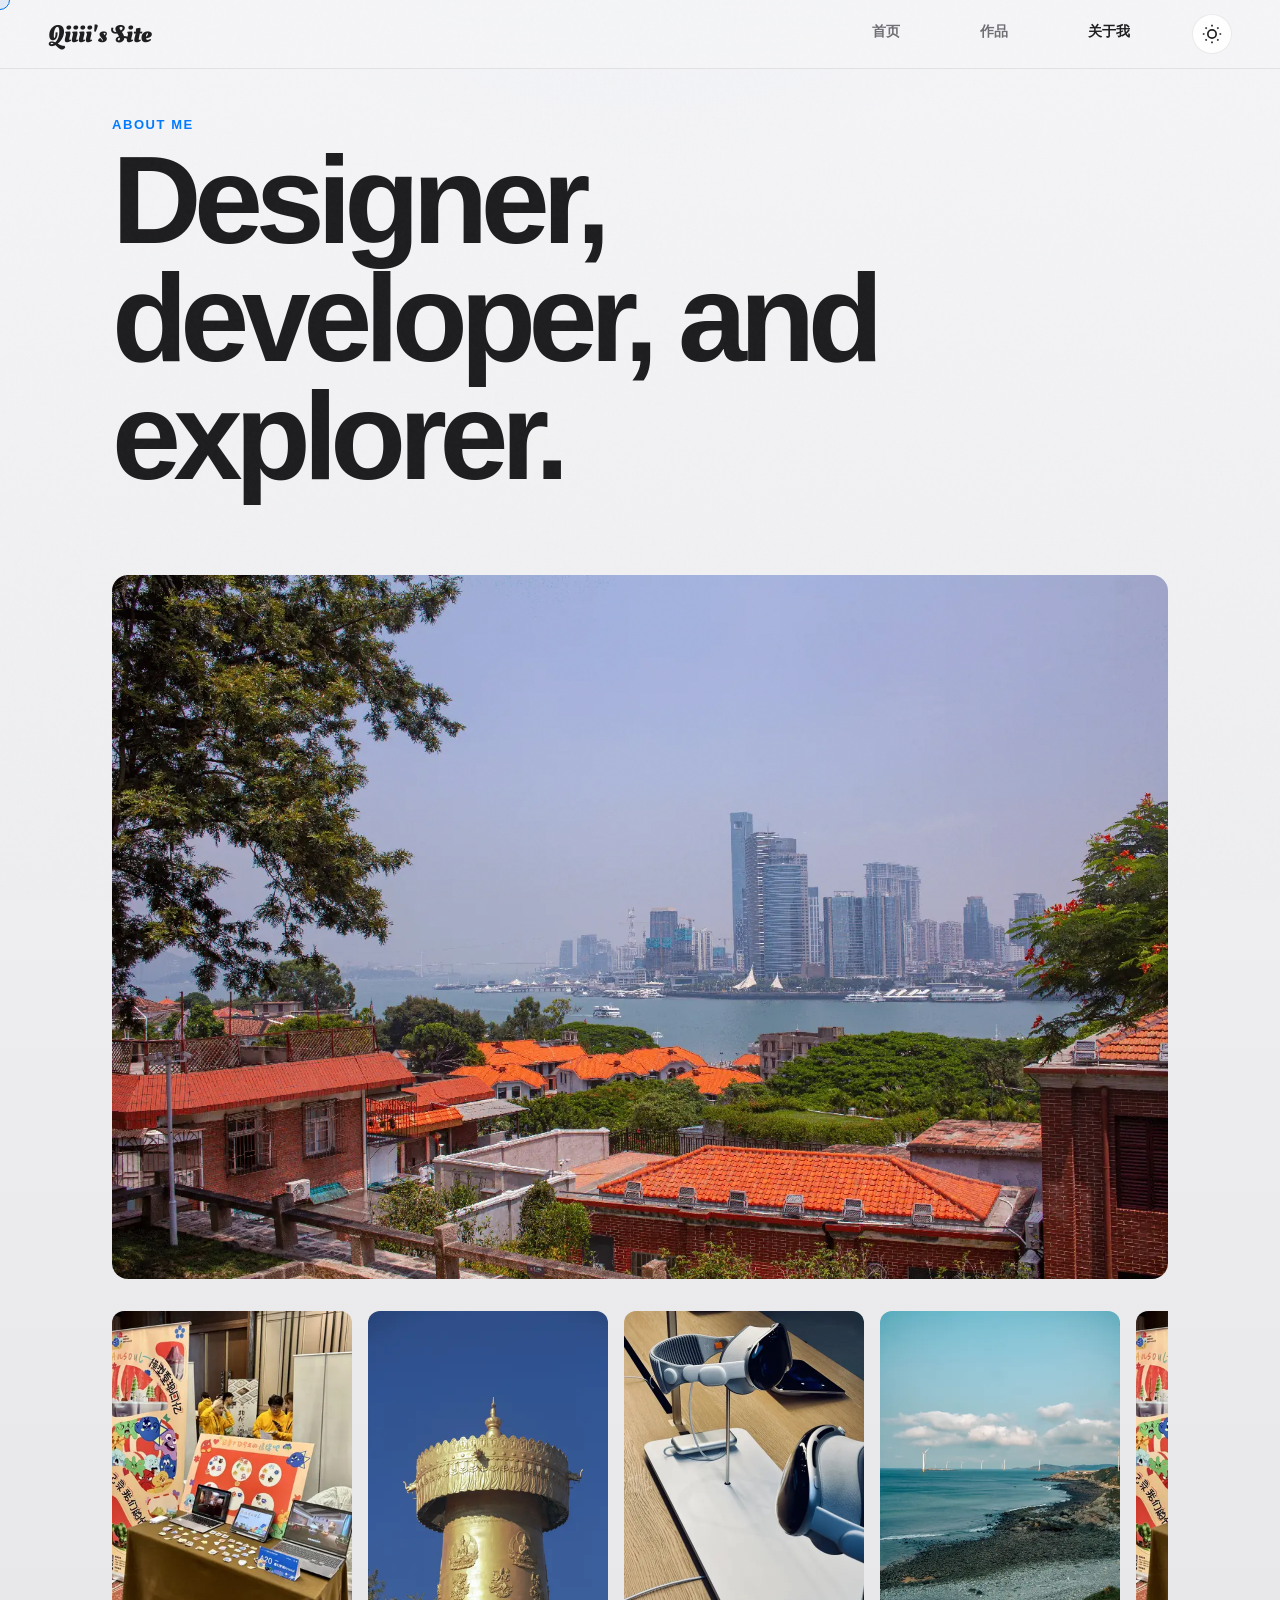
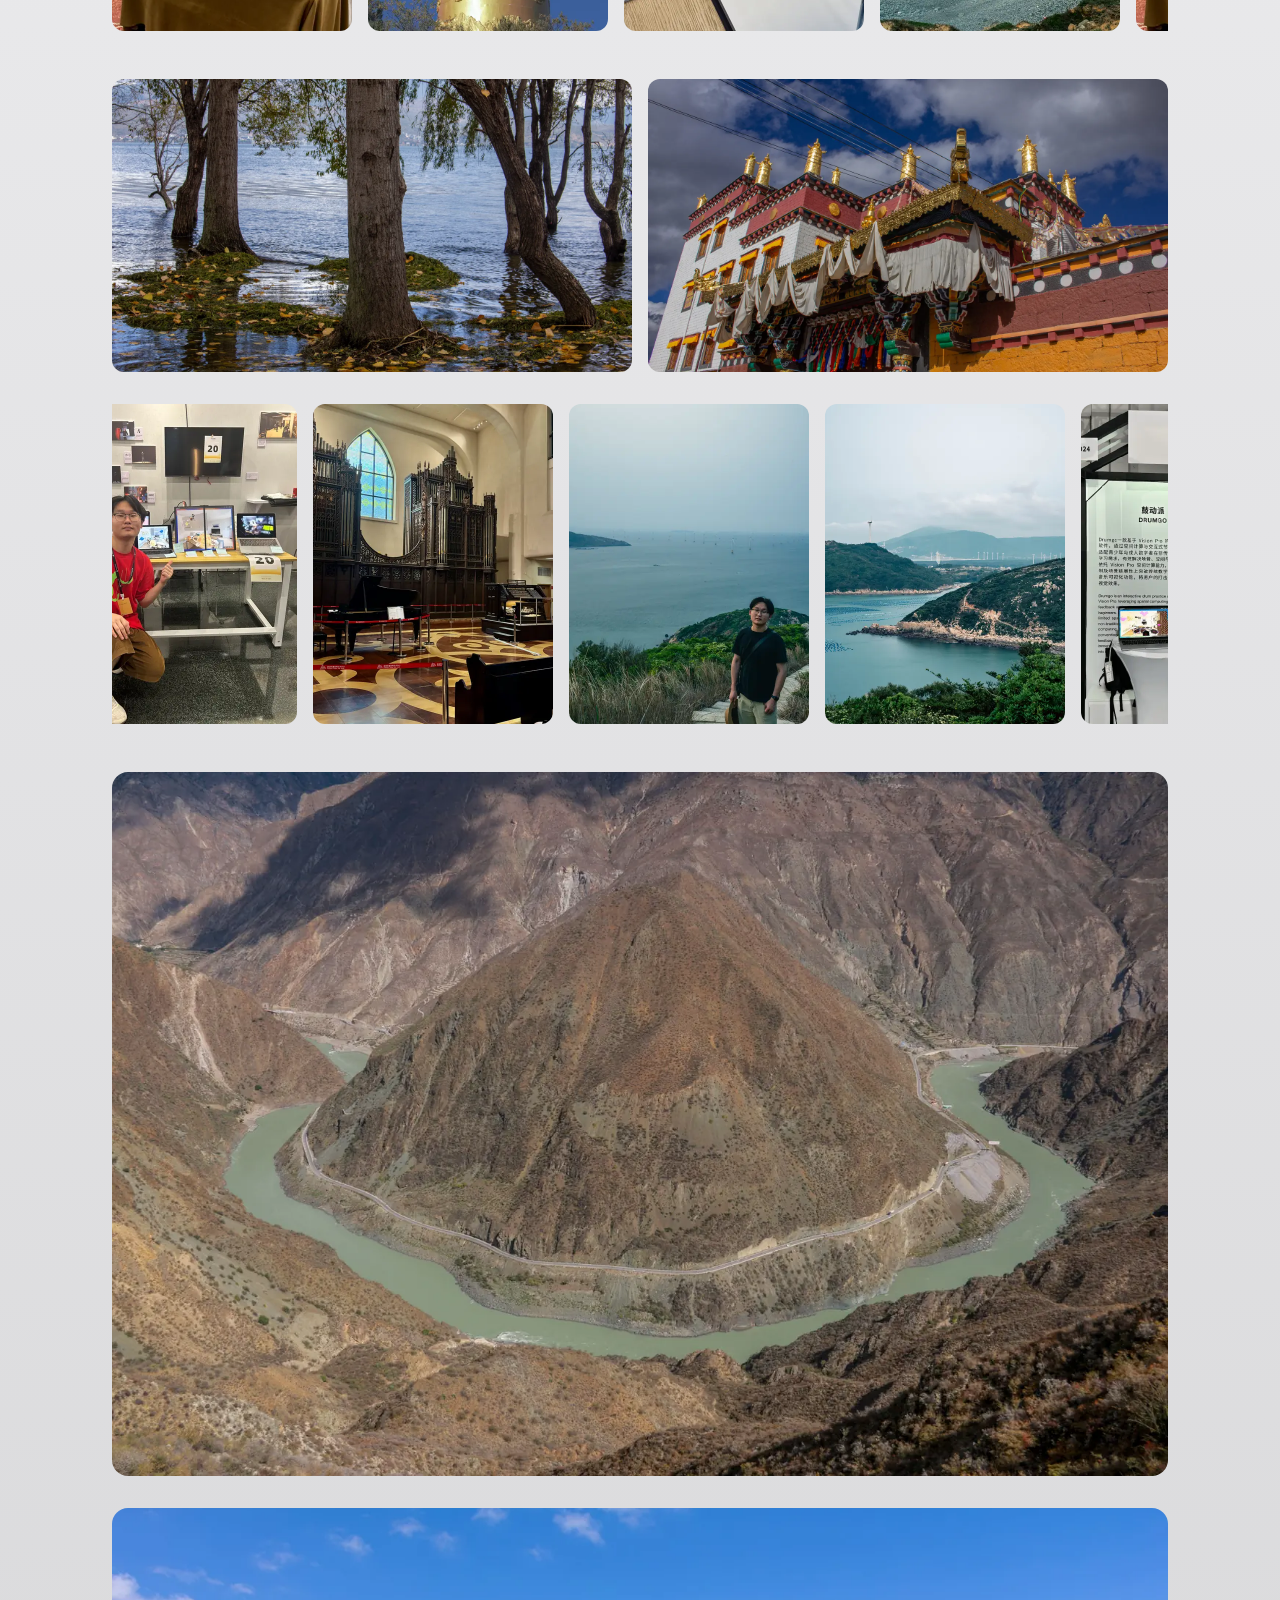
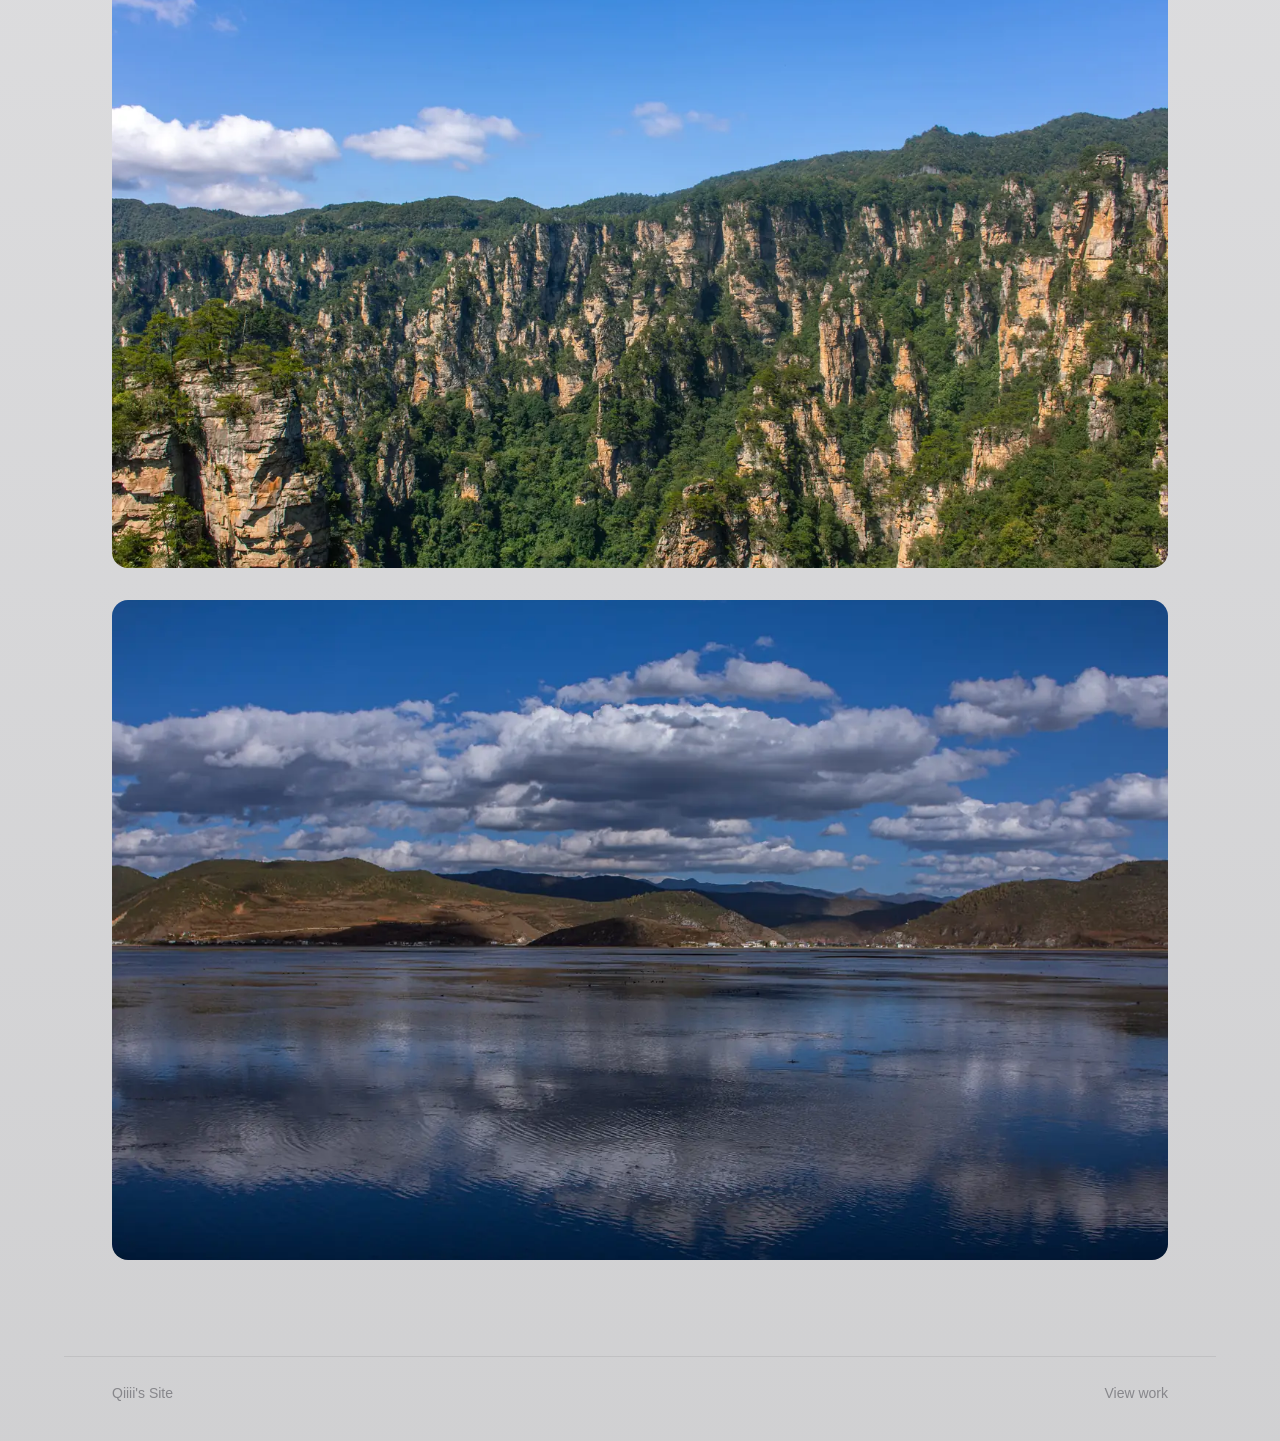
==== commit 461948bb: "Speed up reveal animations and sync card transitions" ====
--- a/aboutme/index.html
+++ b/aboutme/index.html
@@ -16,9 +16,9 @@
     <link href="https://fonts.googleapis.com/css?family=Oleo Script Swash Caps:400,600" rel="stylesheet">
     <link rel="icon" type="image/png" href="../assets/images/home/webIcon.png">
     <link rel="apple-touch-icon" href="../assets/images/home/webIcon.png">
-    <link rel="stylesheet" href="../styles/base.css?v=20260522-theme">
-    <link rel="stylesheet" href="../styles/layout.css?v=20260522-theme">
-    <link rel="stylesheet" href="../styles/aboutme.css?v=20260522-theme">
+    <link rel="stylesheet" href="../styles/base.css?v=20260523-reveal-fast">
+    <link rel="stylesheet" href="../styles/layout.css?v=20260523-reveal-fast">
+    <link rel="stylesheet" href="../styles/aboutme.css?v=20260523-reveal-fast">
   </head>
   <body>
     <header class="site-header">
@@ -248,6 +248,6 @@
       </footer>
     </div>
 
-    <script src="../scripts/main.js?v=20260522-theme"></script>
+    <script src="../scripts/main.js?v=20260523-reveal-fast"></script>
   </body>
 </html>
--- a/styles/base.css
+++ b/styles/base.css
@@ -237,8 +237,31 @@
 .reveal {
   opacity: 1;
   transform: none;
-  transition: opacity 640ms cubic-bezier(0.45, 0, 0.35, 1),
-    transform 760ms cubic-bezier(0.45, 0, 0.35, 1);
+  transition: opacity 520ms cubic-bezier(0.45, 0, 0.35, 1),
+    transform 620ms cubic-bezier(0.45, 0, 0.35, 1);
+}
+
+.tool-vertical.reveal,
+.intro-card.reveal,
+.tool-copy.reveal,
+.professional-panel.reveal,
+.contact-panel.reveal,
+.timeline-item.reveal,
+.skill-card.reveal,
+.honor-card.reveal,
+.detail-card.reveal,
+.project-card.reveal,
+.project-cover.reveal,
+.project-text-block.reveal,
+.project-actions.reveal,
+.project-image-panel.reveal,
+.project-media-stack .project-image-panel.reveal {
+  transition: opacity 520ms cubic-bezier(0.45, 0, 0.35, 1),
+    transform 620ms cubic-bezier(0.45, 0, 0.35, 1),
+    border-color 300ms ease,
+    box-shadow 300ms ease,
+    background-color 220ms ease,
+    color 220ms ease;
 }
 
 .js-enabled .reveal:not(.is-visible) {
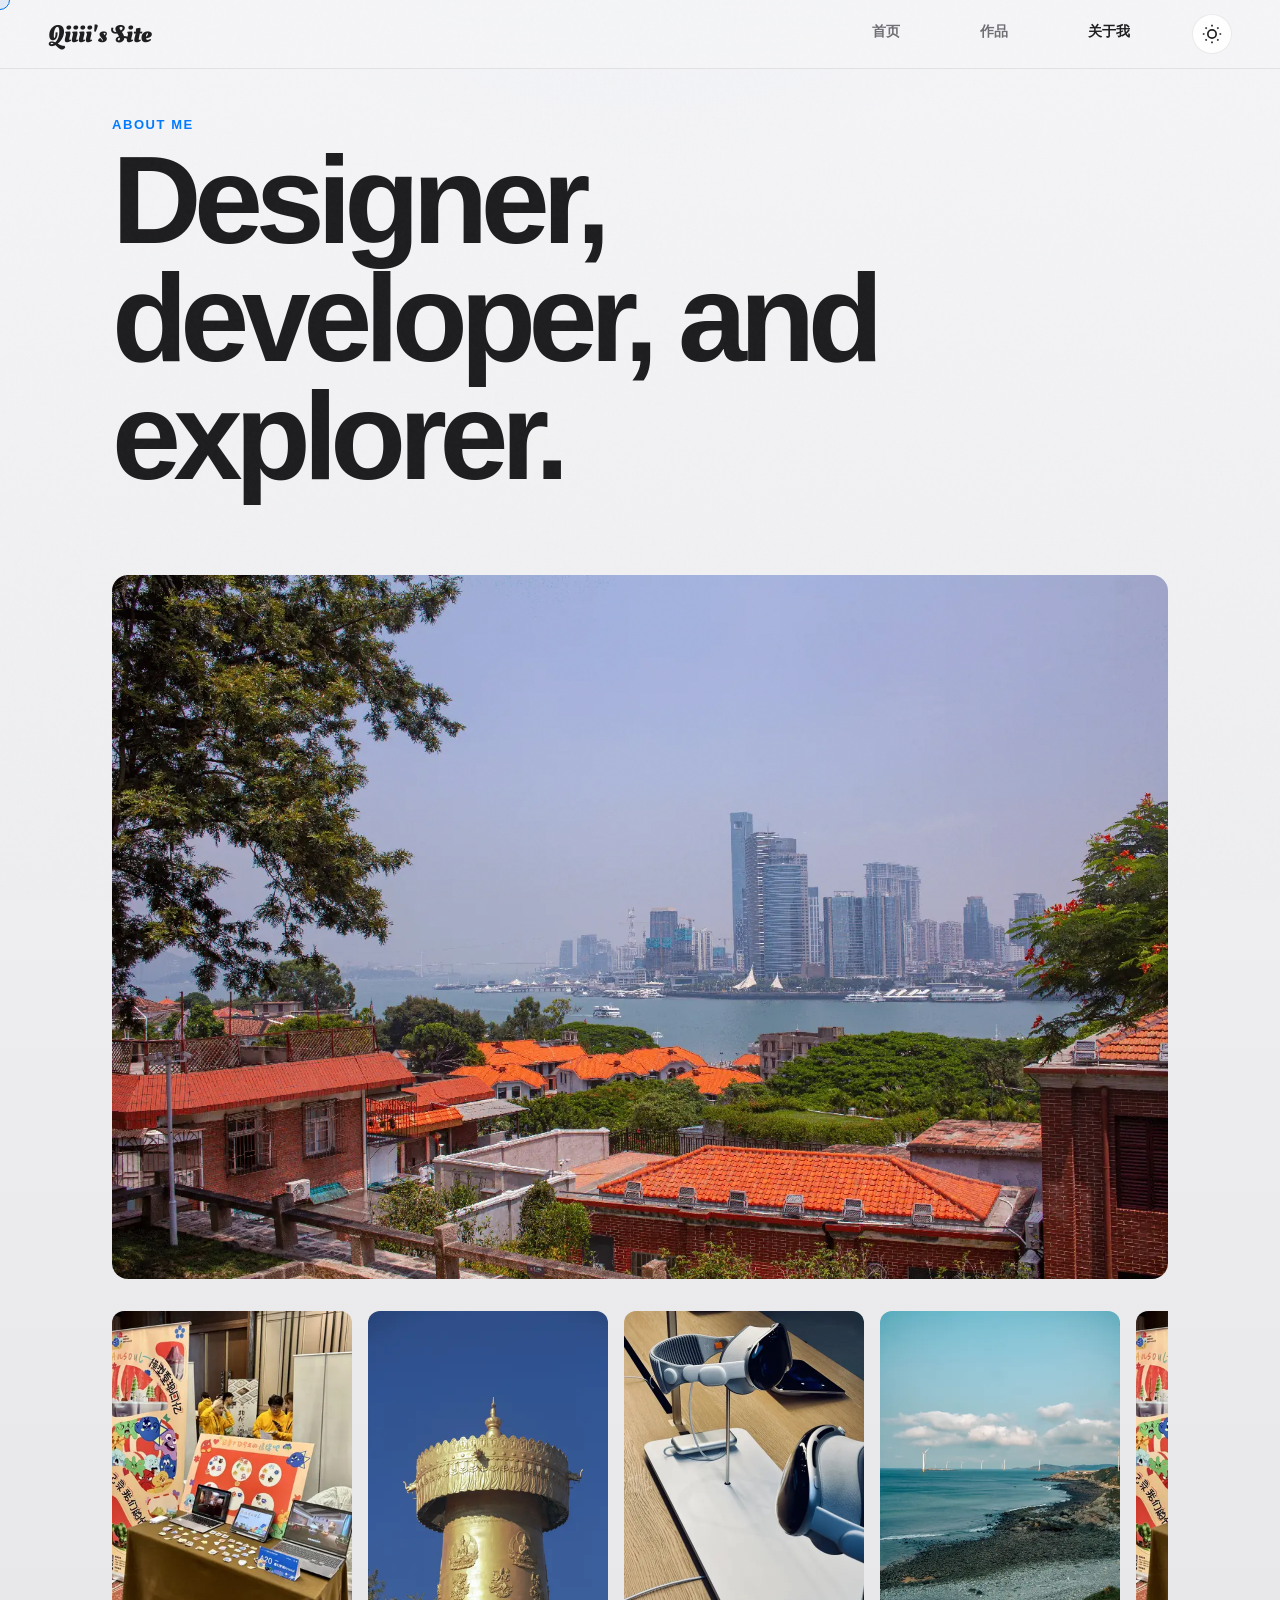
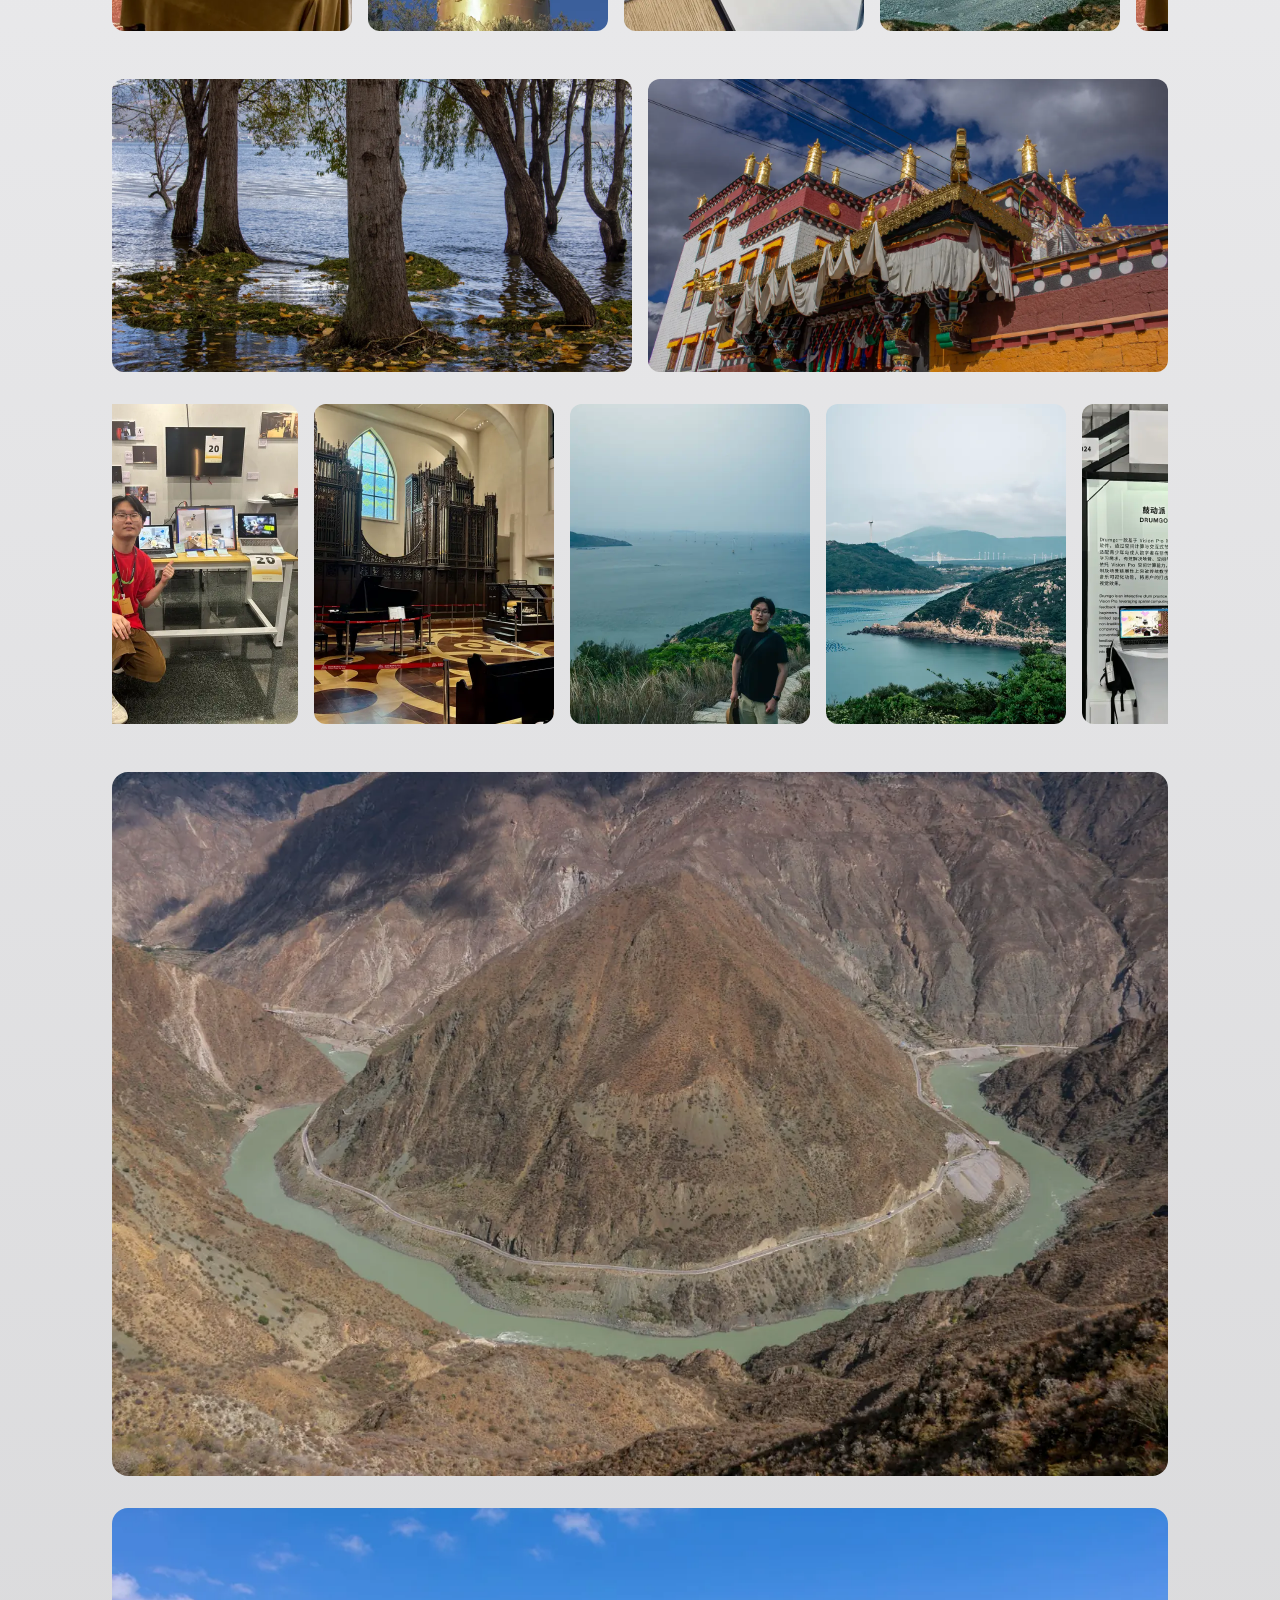
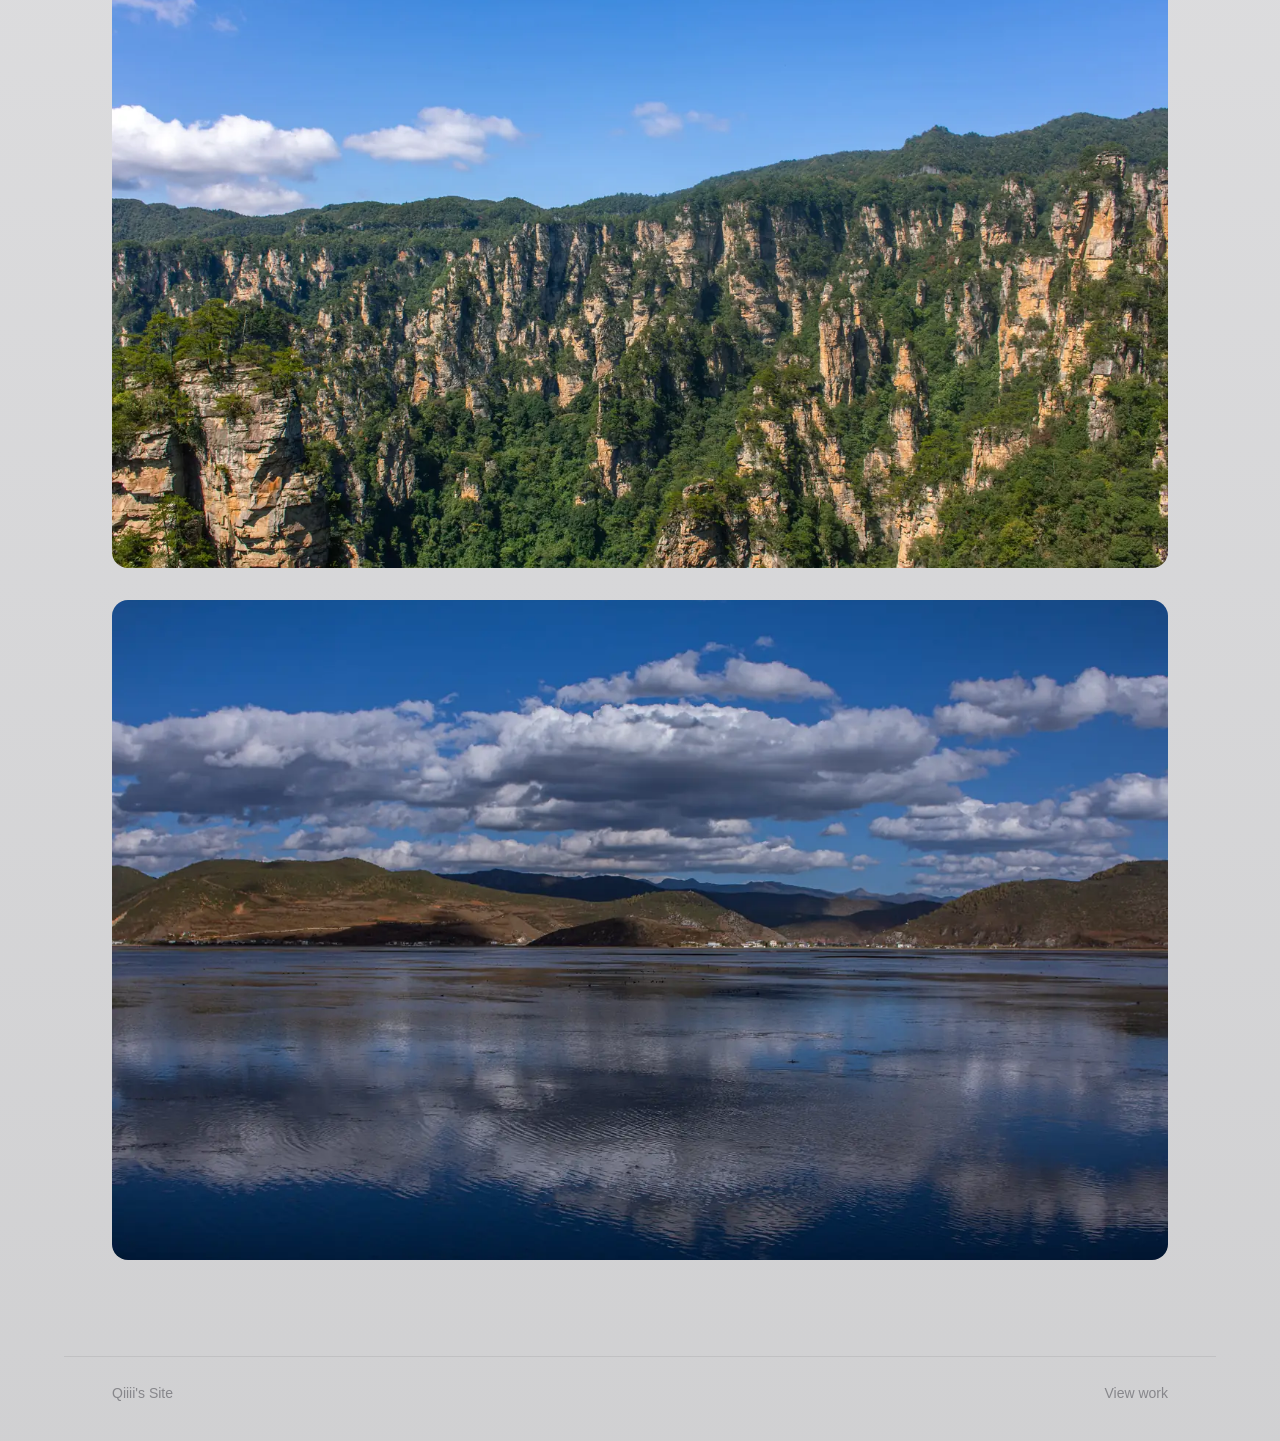
==== commit 853b0e5e: "Add Vercel Web Analytics tracking" ====
--- a/aboutme/index.html
+++ b/aboutme/index.html
@@ -249,5 +249,6 @@
     </div>
 
     <script src="../scripts/main.js?v=20260523-reveal-fast"></script>
+    <script defer src="../scripts/site-services.js?v=20260523"></script>
   </body>
 </html>
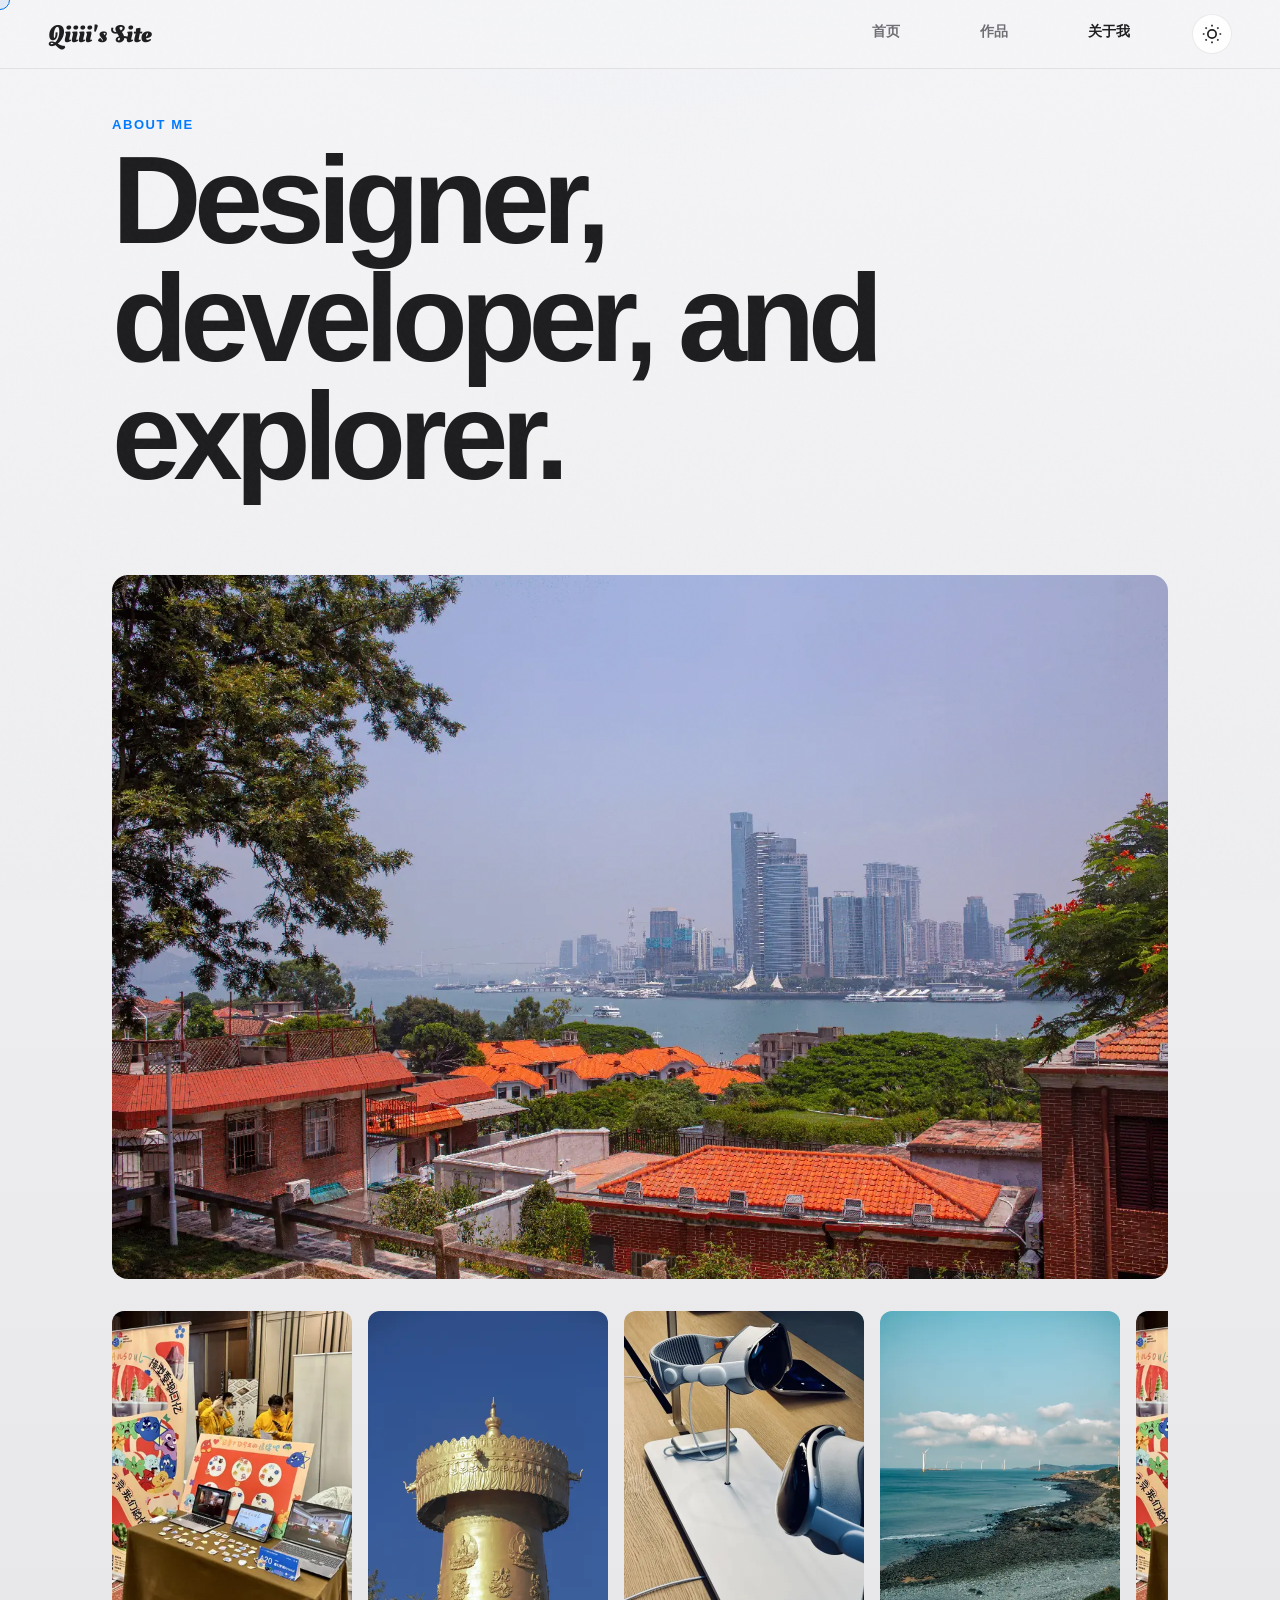
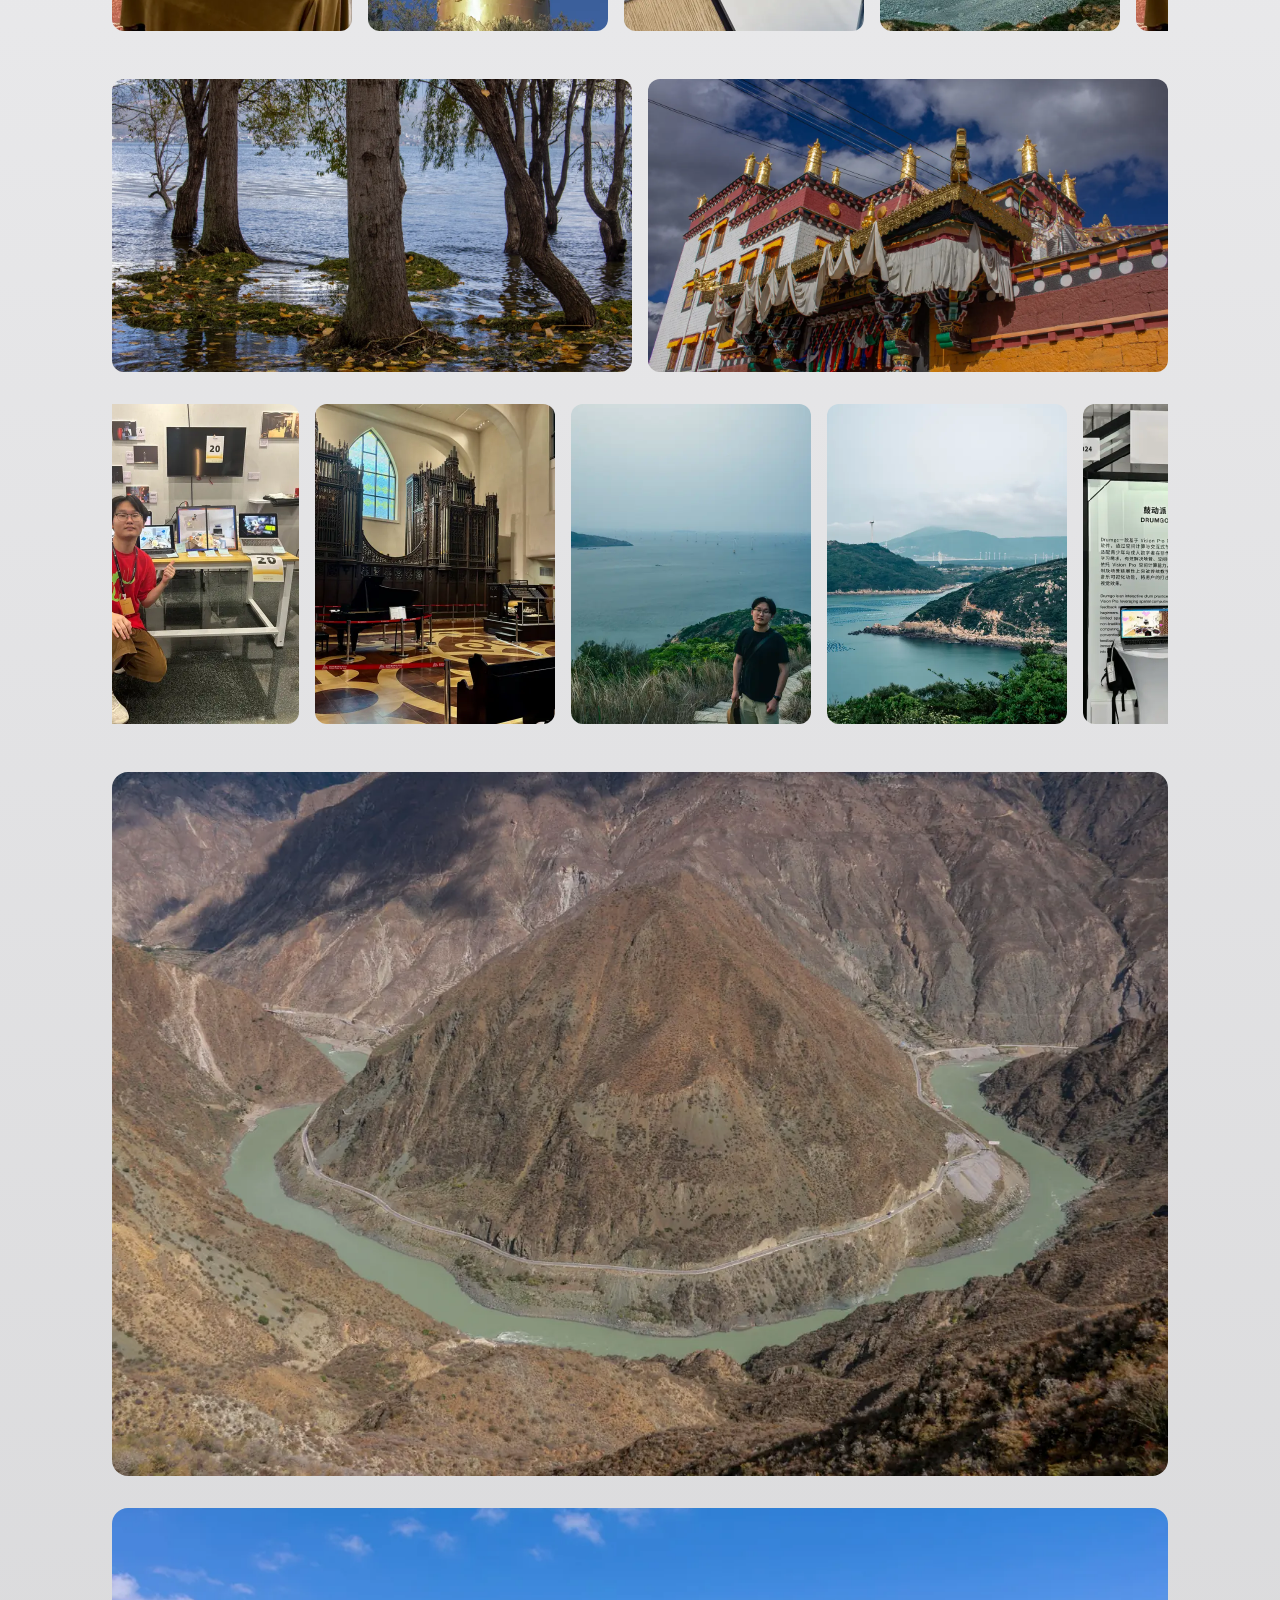
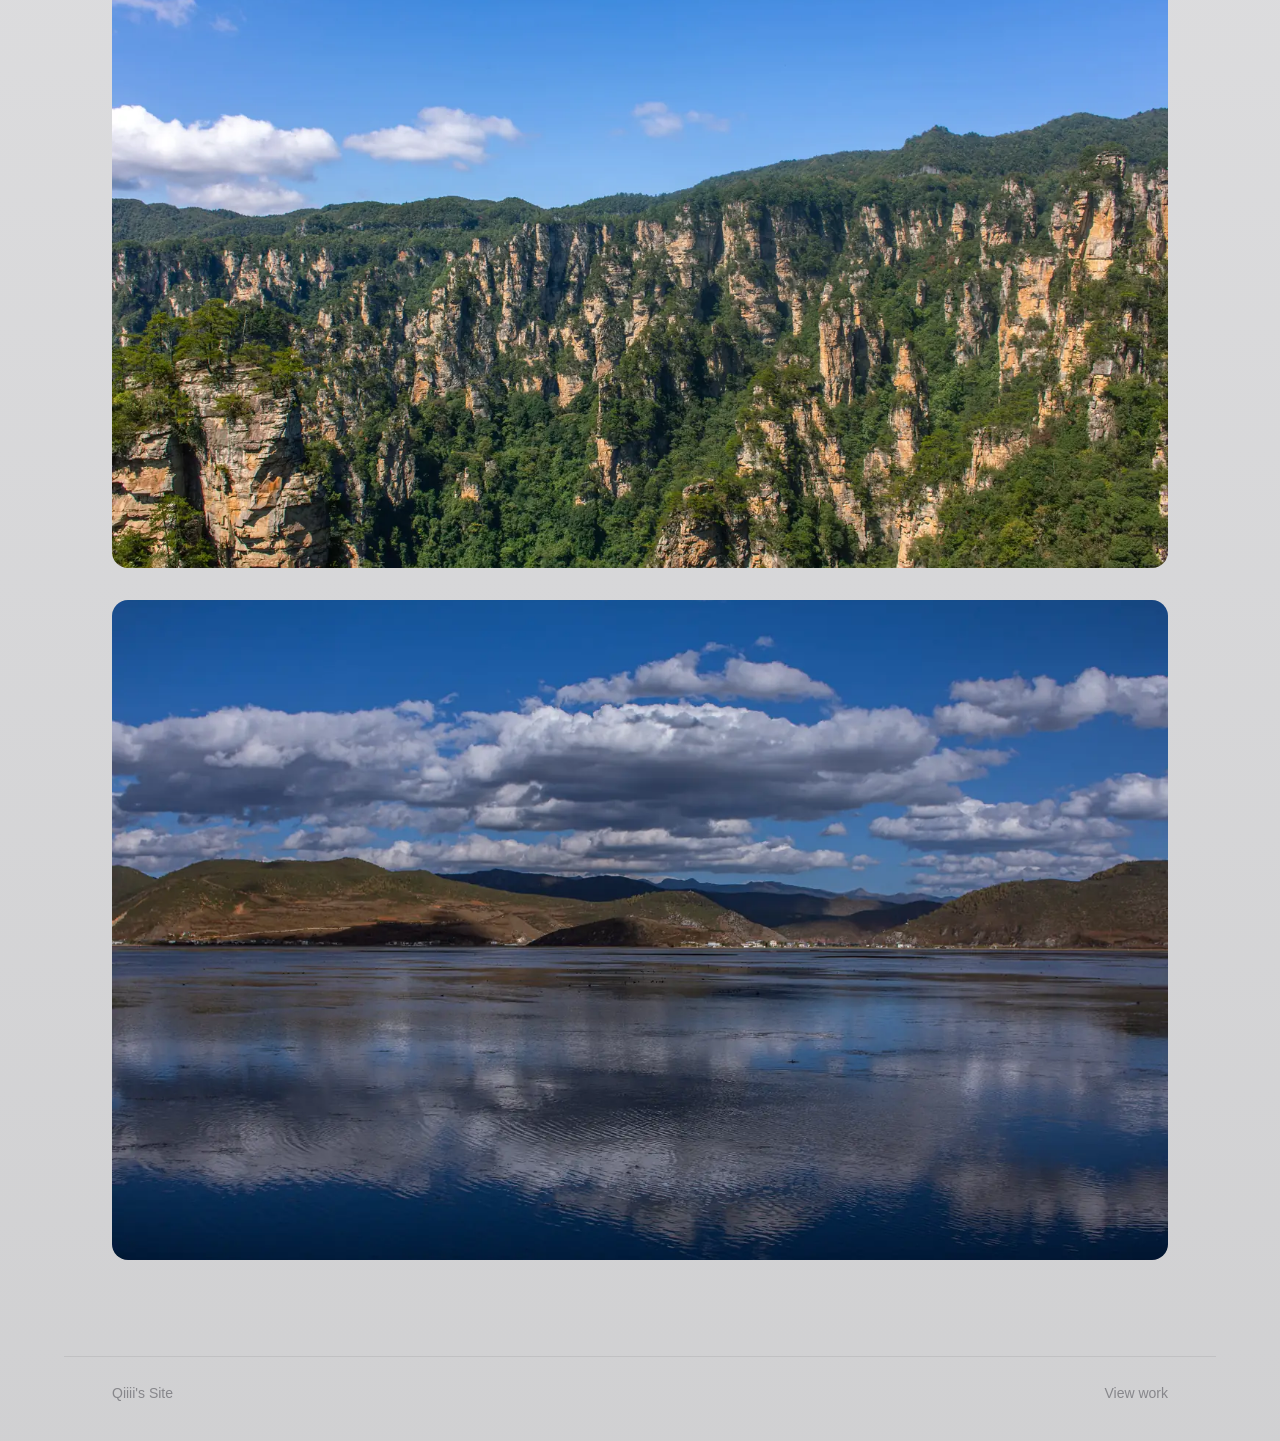
==== commit 60920675: "Add Vercel Speed Insights tracking" ====
--- a/aboutme/index.html
+++ b/aboutme/index.html
@@ -249,6 +249,6 @@
     </div>
 
     <script src="../scripts/main.js?v=20260523-reveal-fast"></script>
-    <script defer src="../scripts/site-services.js?v=20260523"></script>
+    <script defer src="../scripts/site-services.js?v=20260526"></script>
   </body>
 </html>
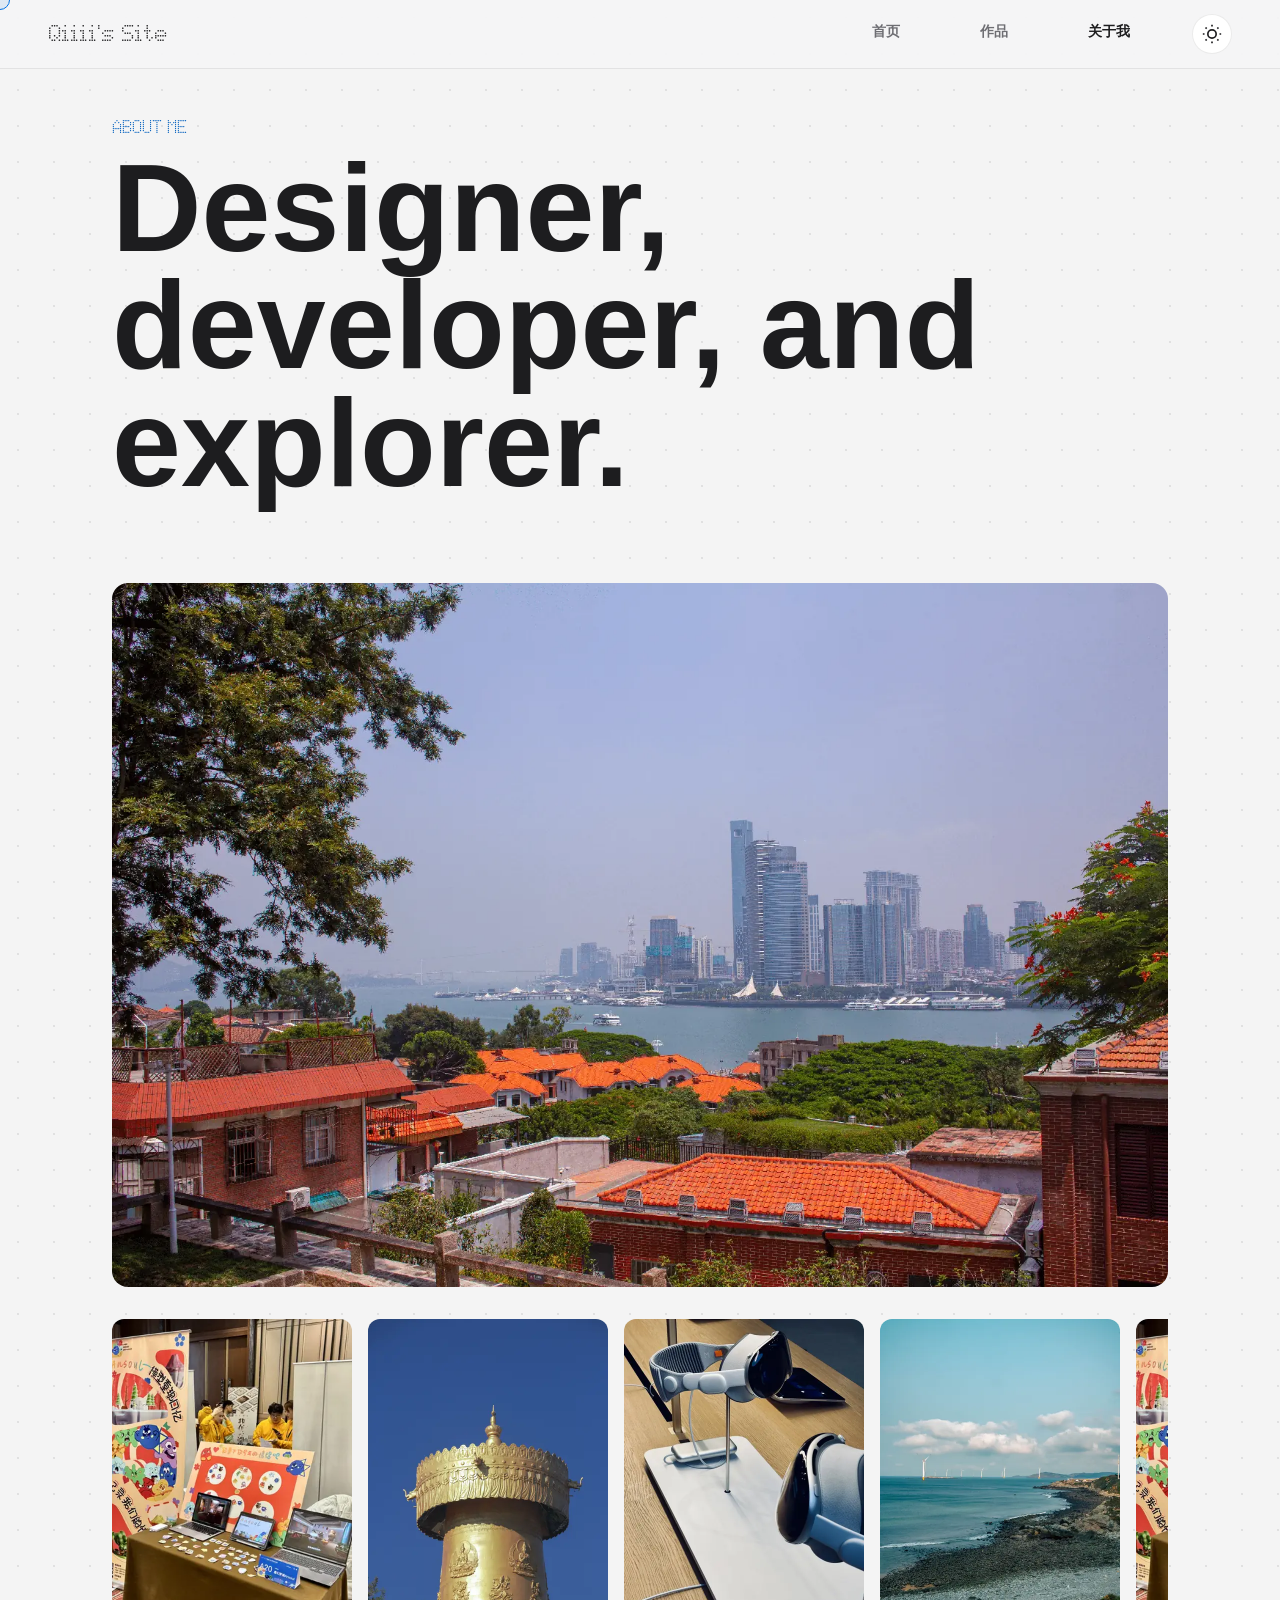
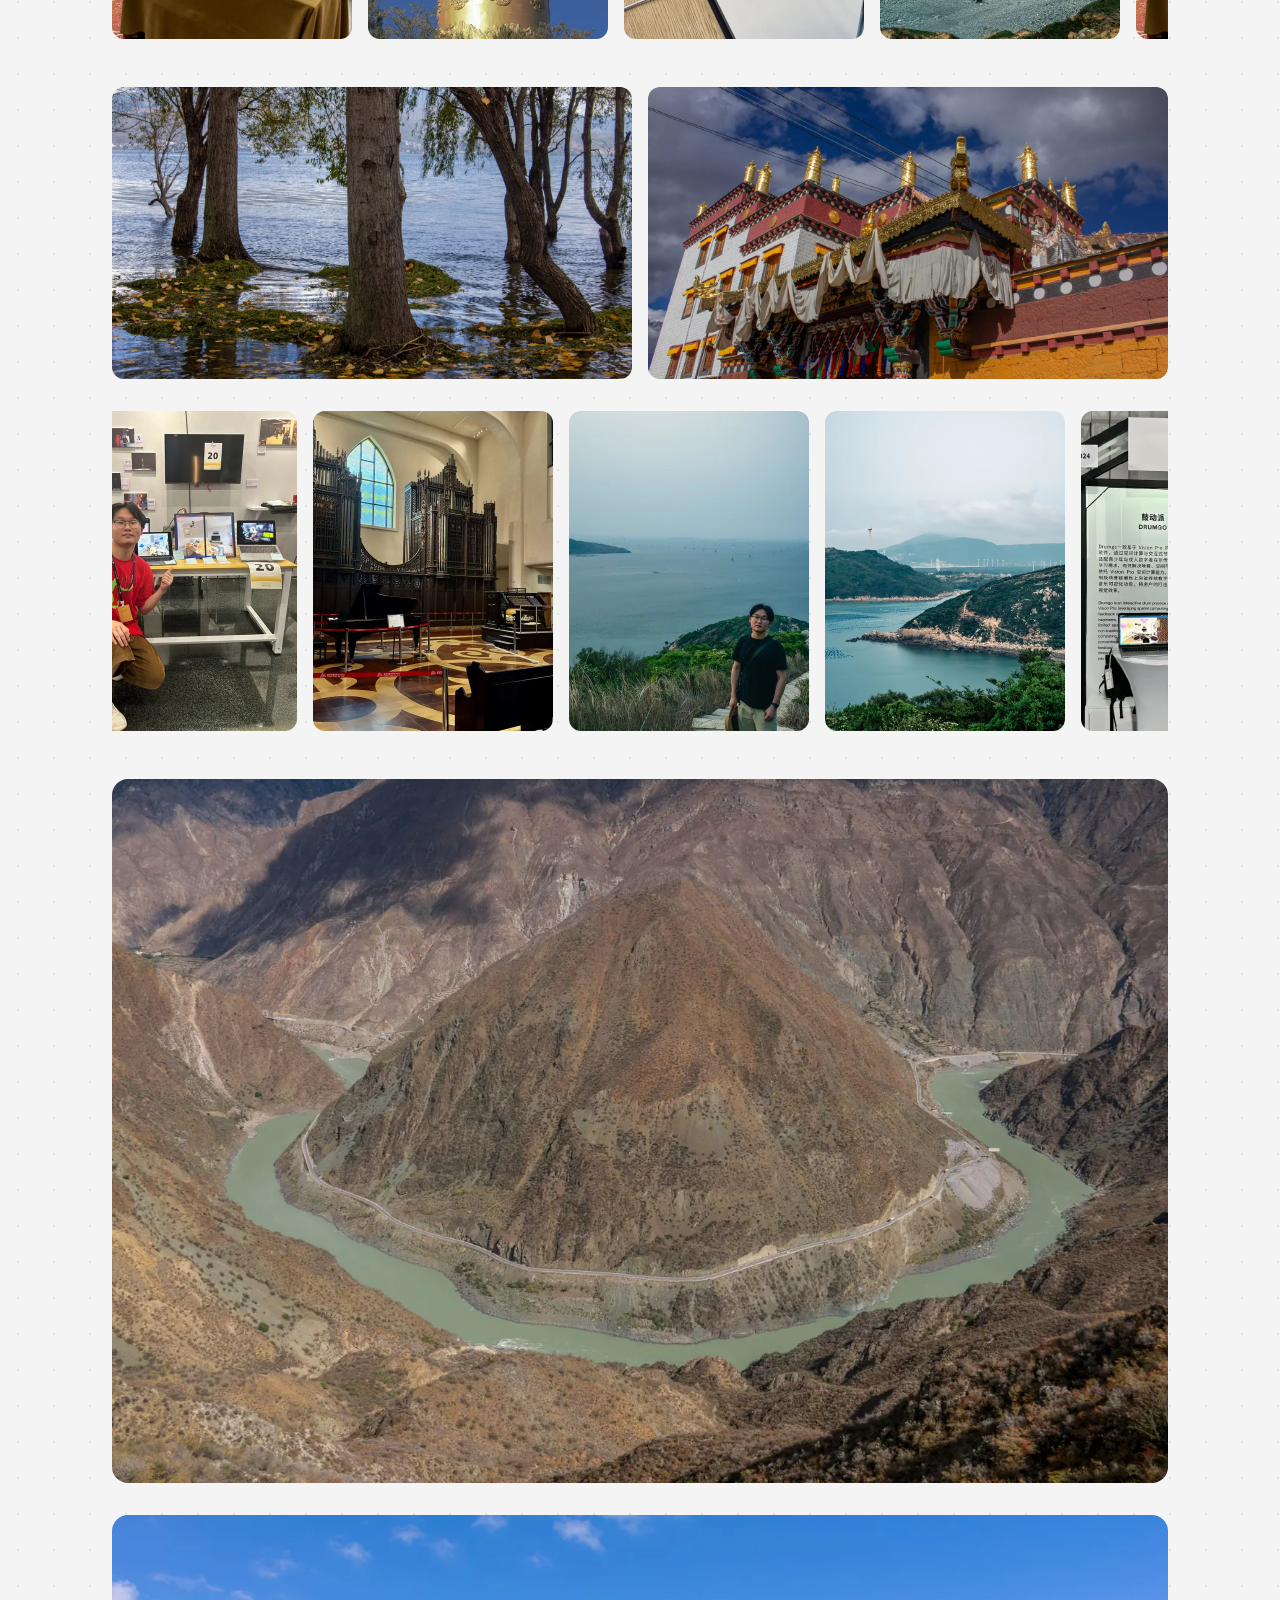
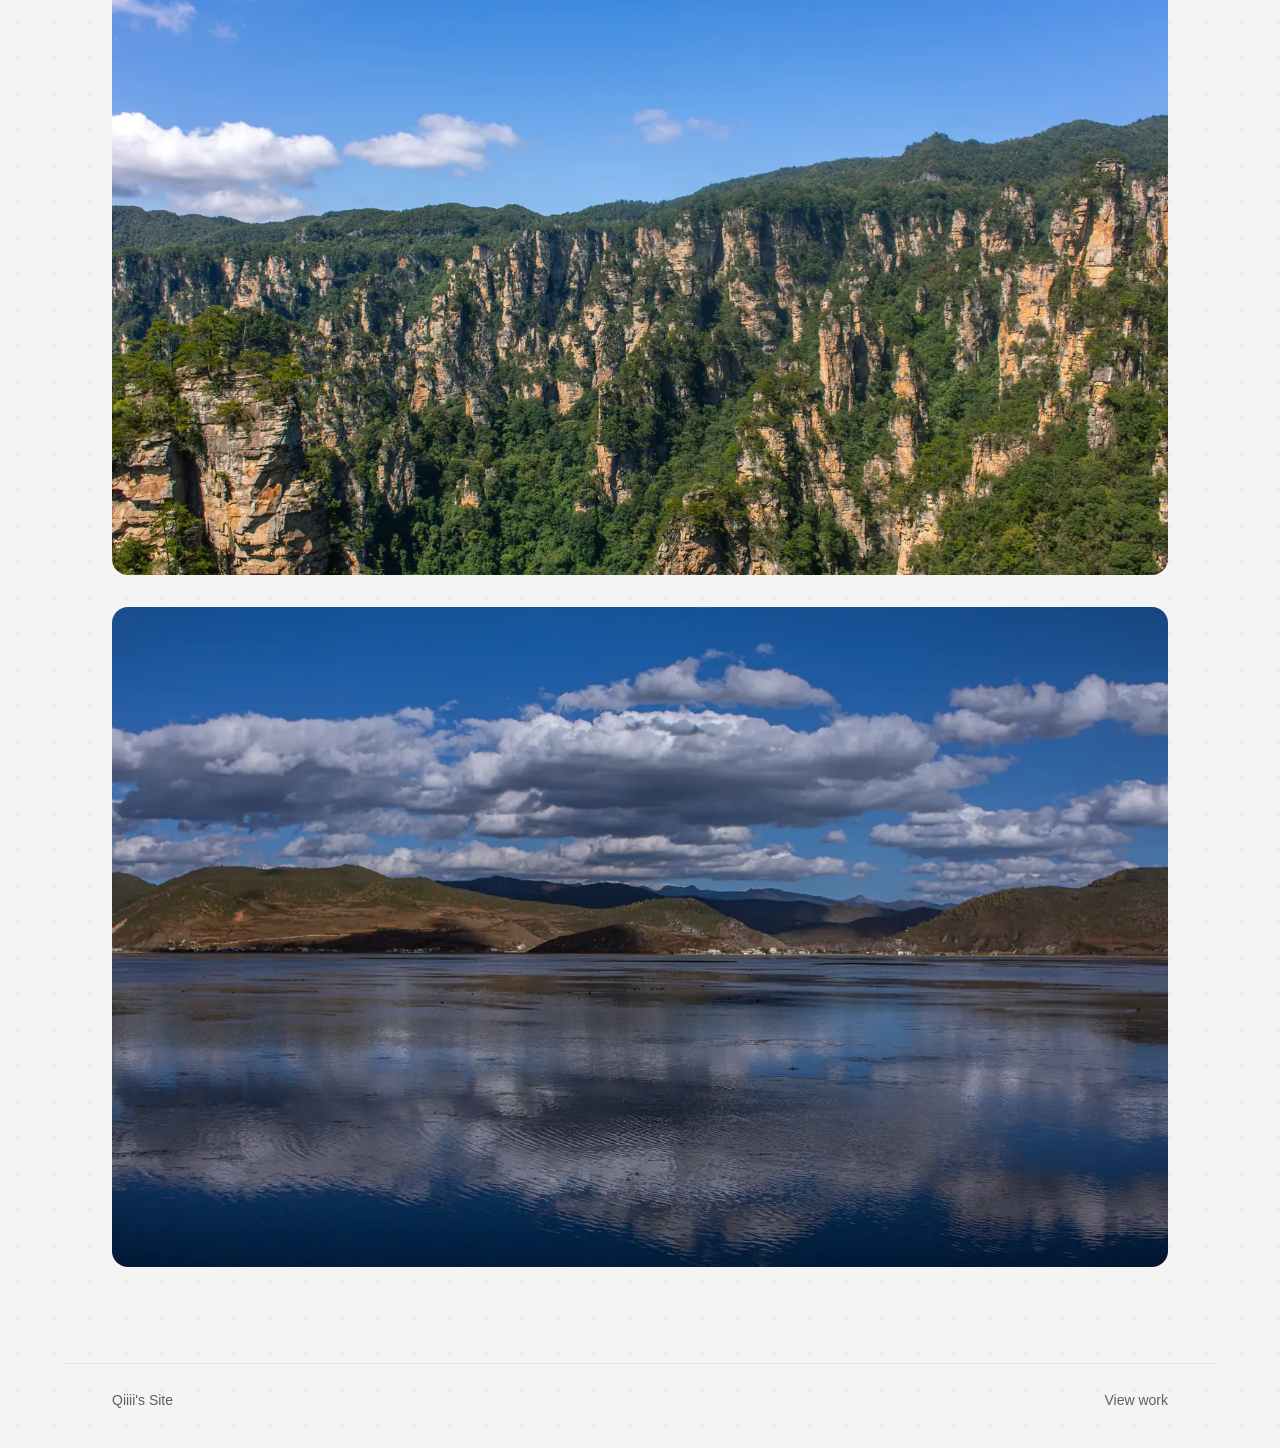
==== commit 1639bac8: "Refresh portfolio styling and surface recent GitHub projects" ====
--- a/aboutme/index.html
+++ b/aboutme/index.html
@@ -16,9 +16,9 @@
     <link href="https://fonts.googleapis.com/css?family=Oleo Script Swash Caps:400,600" rel="stylesheet">
     <link rel="icon" type="image/png" href="../assets/images/home/webIcon.png">
     <link rel="apple-touch-icon" href="../assets/images/home/webIcon.png">
-    <link rel="stylesheet" href="../styles/base.css?v=20260523-reveal-fast">
-    <link rel="stylesheet" href="../styles/layout.css?v=20260523-reveal-fast">
-    <link rel="stylesheet" href="../styles/aboutme.css?v=20260523-reveal-fast">
+    <link rel="stylesheet" href="../styles/base.css?v=20261115-matrix-logo">
+    <link rel="stylesheet" href="../styles/layout.css?v=20261115-matrix-logo">
+    <link rel="stylesheet" href="../styles/aboutme.css?v=20261114-dot-matrix-v2">
   </head>
   <body>
     <header class="site-header">
@@ -64,7 +64,7 @@
     <div class="smooth-content">
       <main>
         <section class="page-shell about-hero reveal-section section-visible" data-reveal-section data-lag="0.04">
-        <p class="section-kicker reveal">About Me</p>
+        <p class="section-kicker matrix-label reveal">About Me</p>
         <h1 class="reveal">Designer, developer, and explorer.</h1>
         
 
--- a/styles/base.css
+++ b/styles/base.css
@@ -1,34 +1,60 @@
+@font-face {
+  font-family: "Qiiii Matrix";
+  src: url("../assets/fonts/qiiii-matrix.woff2?v=2") format("woff2");
+  font-style: normal;
+  font-weight: 100 900;
+  font-display: swap;
+  unicode-range: U+0030-0039;
+}
+
+@font-face {
+  font-family: "Qiiii Matrix Letters";
+  src: url("../assets/fonts/qiiii-matrix-letters.woff2?v=2") format("woff2");
+  font-style: normal;
+  font-weight: 400;
+  font-display: swap;
+  unicode-range: U+0020, U+0027, U+002F, U+0041-005A, U+0065, U+0069, U+0073-0074;
+}
+
 :root {
-  --color-bg: #f5f5f7;
+  color-scheme: light;
+  --color-bg: #f4f4f4;
+  --color-bg-bottom: var(--color-bg);
   --color-panel: #ffffff;
   --color-panel-soft: #f0f0f5;
   --color-text: #1d1d1f;
   --color-muted: #6e6e73;
-  --color-muted-strong: rgba(110, 110, 115, 0.75);
+  --color-muted-strong: #5e5e63;
   --color-line: rgba(0, 0, 0, 0.08);
-  --color-blue: #0071e3;
-  --color-blue-soft: #007AFF;
-  --color-blue-deep: #0055b3;
+  --color-accent: #0071e3;
+  --color-accent-text: #005fbe;
+  --color-accent-hover: #0055b3;
+  --color-on-accent: #fff;
+  --color-dot: rgba(29, 29, 31, 0.10);
+  --dot-spacing: 36px;
   --max-content: 1152px;
-  --font-display: "SF Pro Display", "Oleo Script Swash Caps", -apple-system, BlinkMacSystemFont, "Segoe UI", sans-serif;
+  --font-display: "SF Pro Display", -apple-system, BlinkMacSystemFont, "Segoe UI", sans-serif;
   --font-body: "SF Pro Text", -apple-system, BlinkMacSystemFont, "Segoe UI", sans-serif;
+  --font-mono: ui-monospace, "SFMono-Regular", Consolas, monospace;
   --header-bg: rgba(245, 245, 247, 0.8);
-  --gradient-start: rgba(0, 113, 227, 0.06);
 }
 
 [data-theme="dark"] {
-  --color-bg: #000;
+  color-scheme: dark;
+  --color-bg: #141414;
+  --color-bg-bottom: #0d0d0d;
   --color-panel: #0a0a0a;
   --color-panel-soft: #141414;
   --color-text: #f5f5f7;
   --color-muted: #86868b;
-  --color-muted-strong: rgba(134, 134, 139, 0.75);
+  --color-muted-strong: #a2a2a8;
   --color-line: rgba(255, 255, 255, 0.08);
-  --color-blue: #0a84ff;
-  --color-blue-soft: #64b5f6;
-  --color-blue-deep: #0055d6;
+  --color-accent: #0a84ff;
+  --color-accent-text: #64b5f6;
+  --color-accent-hover: #0055d6;
+  --color-on-accent: #fff;
+  --color-dot: rgba(245, 245, 247, 0.13);
   --header-bg: rgba(0, 0, 0, 0.8);
-  --gradient-start: rgba(10, 132, 255, 0.12);
 }
 
 * {
@@ -50,8 +76,8 @@
 
 body {
   background:
-    radial-gradient(circle at 50% -10%, var(--gradient-start), transparent 40rem),
-    linear-gradient(180deg, var(--color-bg) 0%, color-mix(in srgb, var(--color-bg) 85%, #000) 100%);
+    radial-gradient(circle, var(--color-dot) 0.65px, transparent 1.15px) 0 0 / var(--dot-spacing) var(--dot-spacing),
+    linear-gradient(180deg, var(--color-bg), var(--color-bg-bottom) max(1600px, 60%));
   margin: 0;
   min-height: 100vh;
   overscroll-behavior: none;
@@ -67,25 +93,11 @@
   overflow-anchor: none;
 }
 
-body::after {
-  background: url("data:image/svg+xml,%3Csvg viewBox='0 0 256 256' xmlns='http://www.w3.org/2000/svg'%3E%3Cfilter id='noise'%3E%3CfeTurbulence type='fractalNoise' baseFrequency='0.9' numOctaves='4' stitchTiles='stitch'/%3E%3C/filter%3E%3Crect width='100%25' height='100%25' filter='url(%23noise)'/%3E%3C/svg%3E");
-  content: "";
-  inset: 0;
-  opacity: 0.025;
-  pointer-events: none;
-  position: fixed;
-  z-index: 9999;
-}
-
 @media (hover: none), (pointer: coarse), (max-width: 720px) {
   html,
   body {
     overscroll-behavior: auto;
   }
-
-  body::after {
-    display: none;
-  }
 }
 
 a {
@@ -126,8 +138,8 @@
 }
 
 .custom-cursor {
-  background: rgba(0, 113, 227, 0.08);
-  border: 1.5px solid var(--color-blue);
+  background: color-mix(in srgb, var(--color-accent) 9%, transparent);
+  border: 1.5px solid var(--color-accent);
   border-radius: 50%;
   height: 20px;
   left: -10px;
@@ -145,33 +157,61 @@
 .custom-cursor.hovering {
   width: 40px;
   height: 40px;
-  background: rgba(0, 113, 227, 0.05);
+  background: color-mix(in srgb, var(--color-accent) 5%, transparent);
 }
 
 .custom-cursor.clicking {
   width: 14px;
   height: 14px;
-  background: var(--color-blue);
-  border-color: var(--color-blue);
+  background: var(--color-accent);
+  border-color: var(--color-accent);
 }
 
 ::selection {
-  background: rgba(127, 193, 255, 0.35);
+  background: color-mix(in srgb, var(--color-accent) 24%, transparent);
 }
 
 .section-kicker {
-  color: var(--color-blue-soft);
+  color: var(--color-accent-text);
+  font-family: var(--font-mono);
   font-size: 13px;
   font-weight: 700;
-  letter-spacing: 0.12em;
+  letter-spacing: 0;
   margin: 0 0 14px;
   text-transform: uppercase;
+}
+
+.section-kicker.matrix-label,
+.eyebrow.matrix-label {
+  font-family: "Qiiii Matrix Letters", var(--font-mono);
+  font-size: 18px;
+  font-weight: 400;
+  line-height: 1.25;
+}
+
+@media (max-width: 720px) {
+  :root {
+    --dot-spacing: 28px;
+  }
+
+  .section-kicker.matrix-label,
+  .eyebrow.matrix-label {
+    font-size: 17px;
+  }
+}
+
+:where(h1, .section-title, .section-heading h2) {
+  font-family: "Qiiii Matrix", var(--font-body);
+}
+
+.project-index {
+  font-family: "Qiiii Matrix", var(--font-mono);
 }
 
 .section-title,
 .section-heading h2 {
   font-size: clamp(34px, 5vw, 64px);
-  letter-spacing: -0.04em;
+  letter-spacing: 0;
   line-height: 1;
   margin: 0;
 }
@@ -182,13 +222,6 @@
 
 .section-heading {
   margin-bottom: 32px;
-}
-
-.gradient-text {
-  background: linear-gradient(108deg, var(--color-blue) 12%, #a8c7fa 45%, var(--color-blue-deep) 78%, var(--color-blue) 96%);
-  -webkit-background-clip: text;
-  background-clip: text;
-  color: transparent;
 }
 
 .button-primary,
@@ -203,24 +236,28 @@
 }
 
 .button-primary {
-  background: var(--color-blue);
-  color: #fff;
+  background: var(--color-accent);
+  color: var(--color-on-accent);
   font-weight: 600;
-  transition: transform 200ms ease, box-shadow 200ms ease, background 200ms ease;
+  transition: transform 200ms ease, background 200ms ease;
 }
 
 .button-primary:hover {
-  background: var(--color-blue-deep);
-  color: #fff;
+  background: var(--color-accent-hover);
+  color: var(--color-on-accent);
   transform: translateY(-2px);
-  box-shadow: 0 12px 32px rgba(0, 113, 227, 0.25);
 }
 
 .button-secondary,
 .copy-button {
-  background: rgba(0, 113, 227, 0.08);
+  background: var(--color-panel);
   border: 1px solid var(--color-line);
-  color: var(--color-blue);
+  color: var(--color-text);
+}
+
+.button-secondary:hover,
+.copy-button:hover {
+  border-color: var(--color-accent);
 }
 
 .copy-button {
@@ -229,9 +266,9 @@
 }
 
 .copy-button.copied {
-  background: var(--color-blue);
-  border-color: var(--color-blue);
-  color: #fff;
+  background: var(--color-accent);
+  border-color: var(--color-accent);
+  color: var(--color-on-accent);
 }
 
 .reveal {
@@ -326,7 +363,7 @@
 }
 
 [data-cursor-glow]::before {
-  background: radial-gradient(circle at var(--mx) var(--my), rgba(10, 132, 255, 0.12), transparent 22rem);
+  background: radial-gradient(circle at var(--mx) var(--my), color-mix(in srgb, var(--color-accent) 5%, transparent), transparent 22rem);
   content: "";
   inset: 0;
   pointer-events: none;
--- a/styles/layout.css
+++ b/styles/layout.css
@@ -14,9 +14,9 @@
 }
 
 .site-logo {
-  font-family: var(--font-display);
+  font-family: "Qiiii Matrix Letters", var(--font-display);
   font-size: 24px;
-  font-weight: 700;
+  font-weight: 400;
 }
 
 .site-nav {
@@ -95,7 +95,7 @@
 }
 
 .theme-toggle:hover {
-  border-color: var(--color-blue);
+  border-color: var(--color-accent);
 }
 
 .theme-toggle .icon-sun,
--- a/styles/aboutme.css
+++ b/styles/aboutme.css
@@ -4,7 +4,7 @@
 
 .page-shell.about-hero h1 {
   font-size: clamp(52px, 10vw, 124px);
-  letter-spacing: -0.06em;
+  letter-spacing: 0;
   line-height: 0.95;
   margin: 0 0 24px;
   max-width: 900px;
@@ -22,7 +22,7 @@
 
 .about-photo {
   aspect-ratio: 3 / 4;
-  border-radius: 32px;
+  border-radius: 8px;
   height: 100%;
   object-fit: cover;
   width: 100%;
@@ -32,7 +32,7 @@
   align-self: stretch;
   background: var(--color-panel);
   border: 1px solid var(--color-line);
-  border-radius: 32px;
+  border-radius: 8px;
   display: flex;
   flex-direction: column;
   justify-content: center;
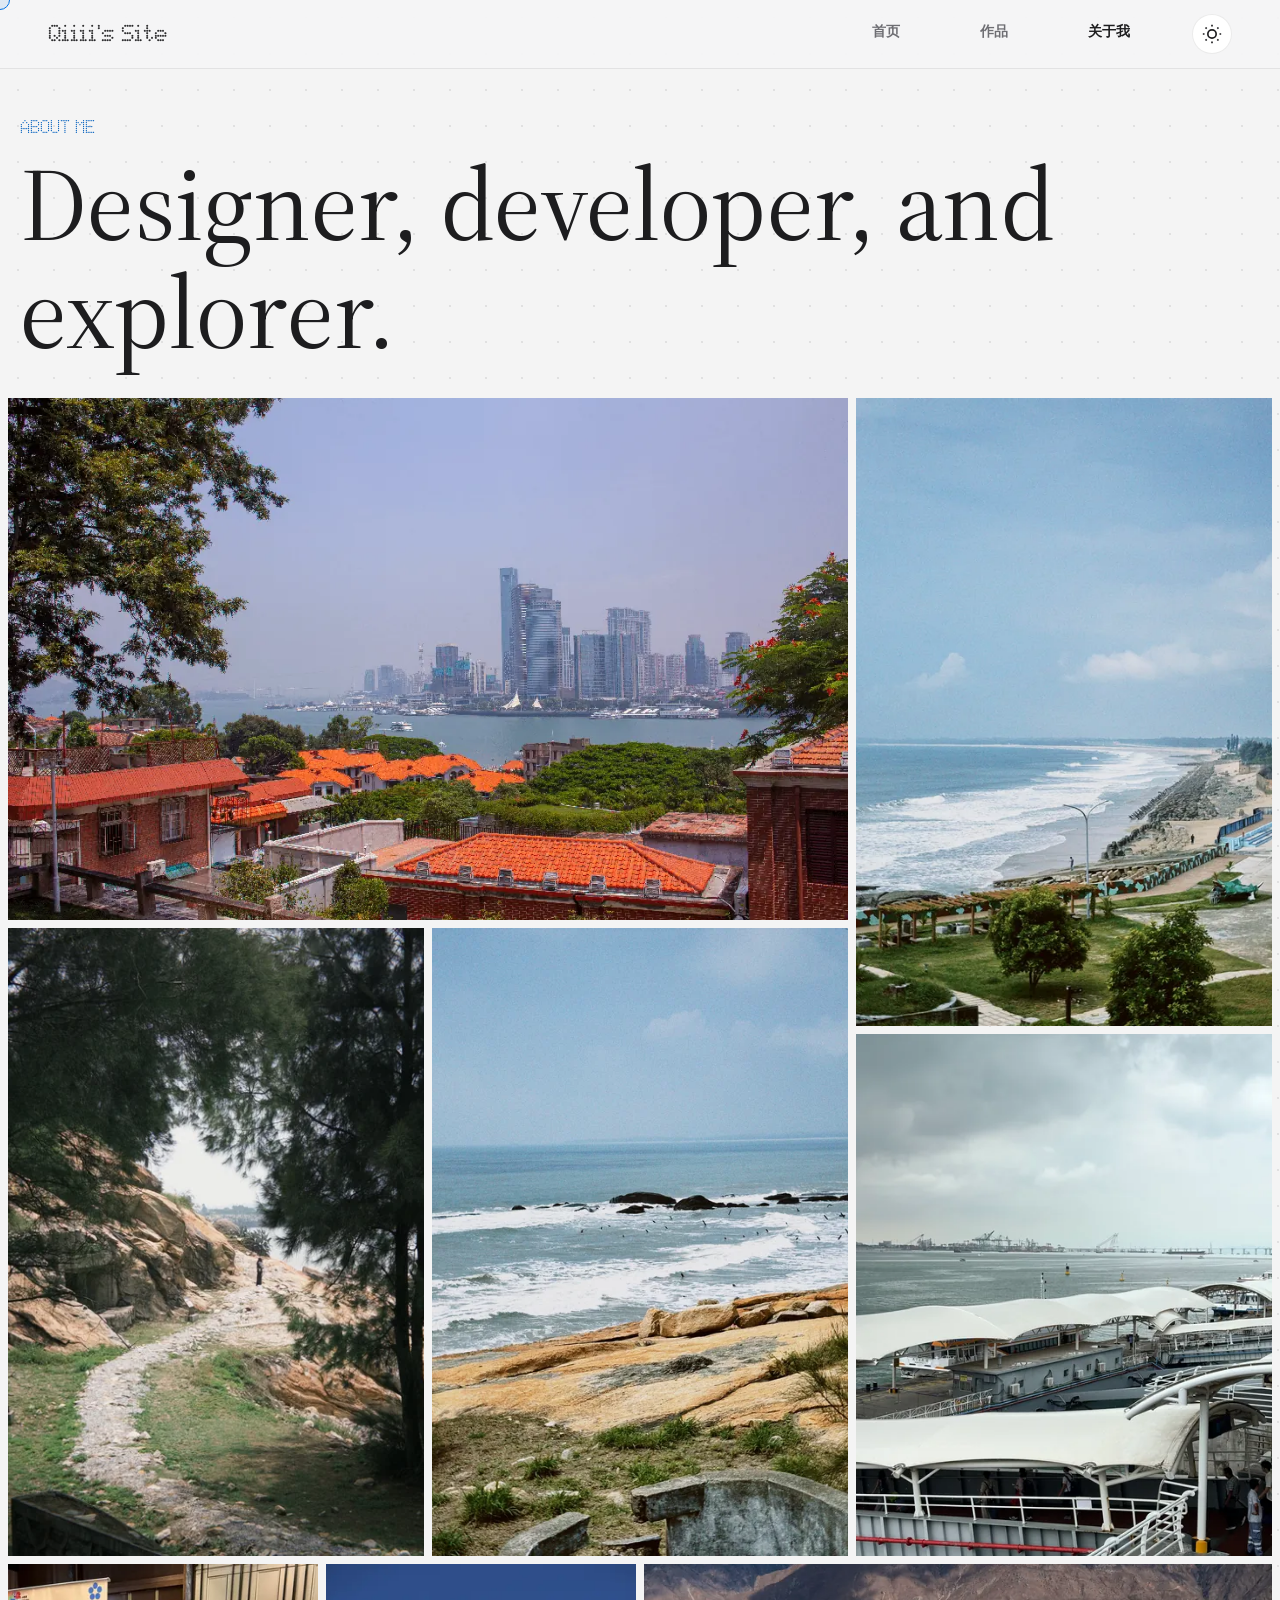
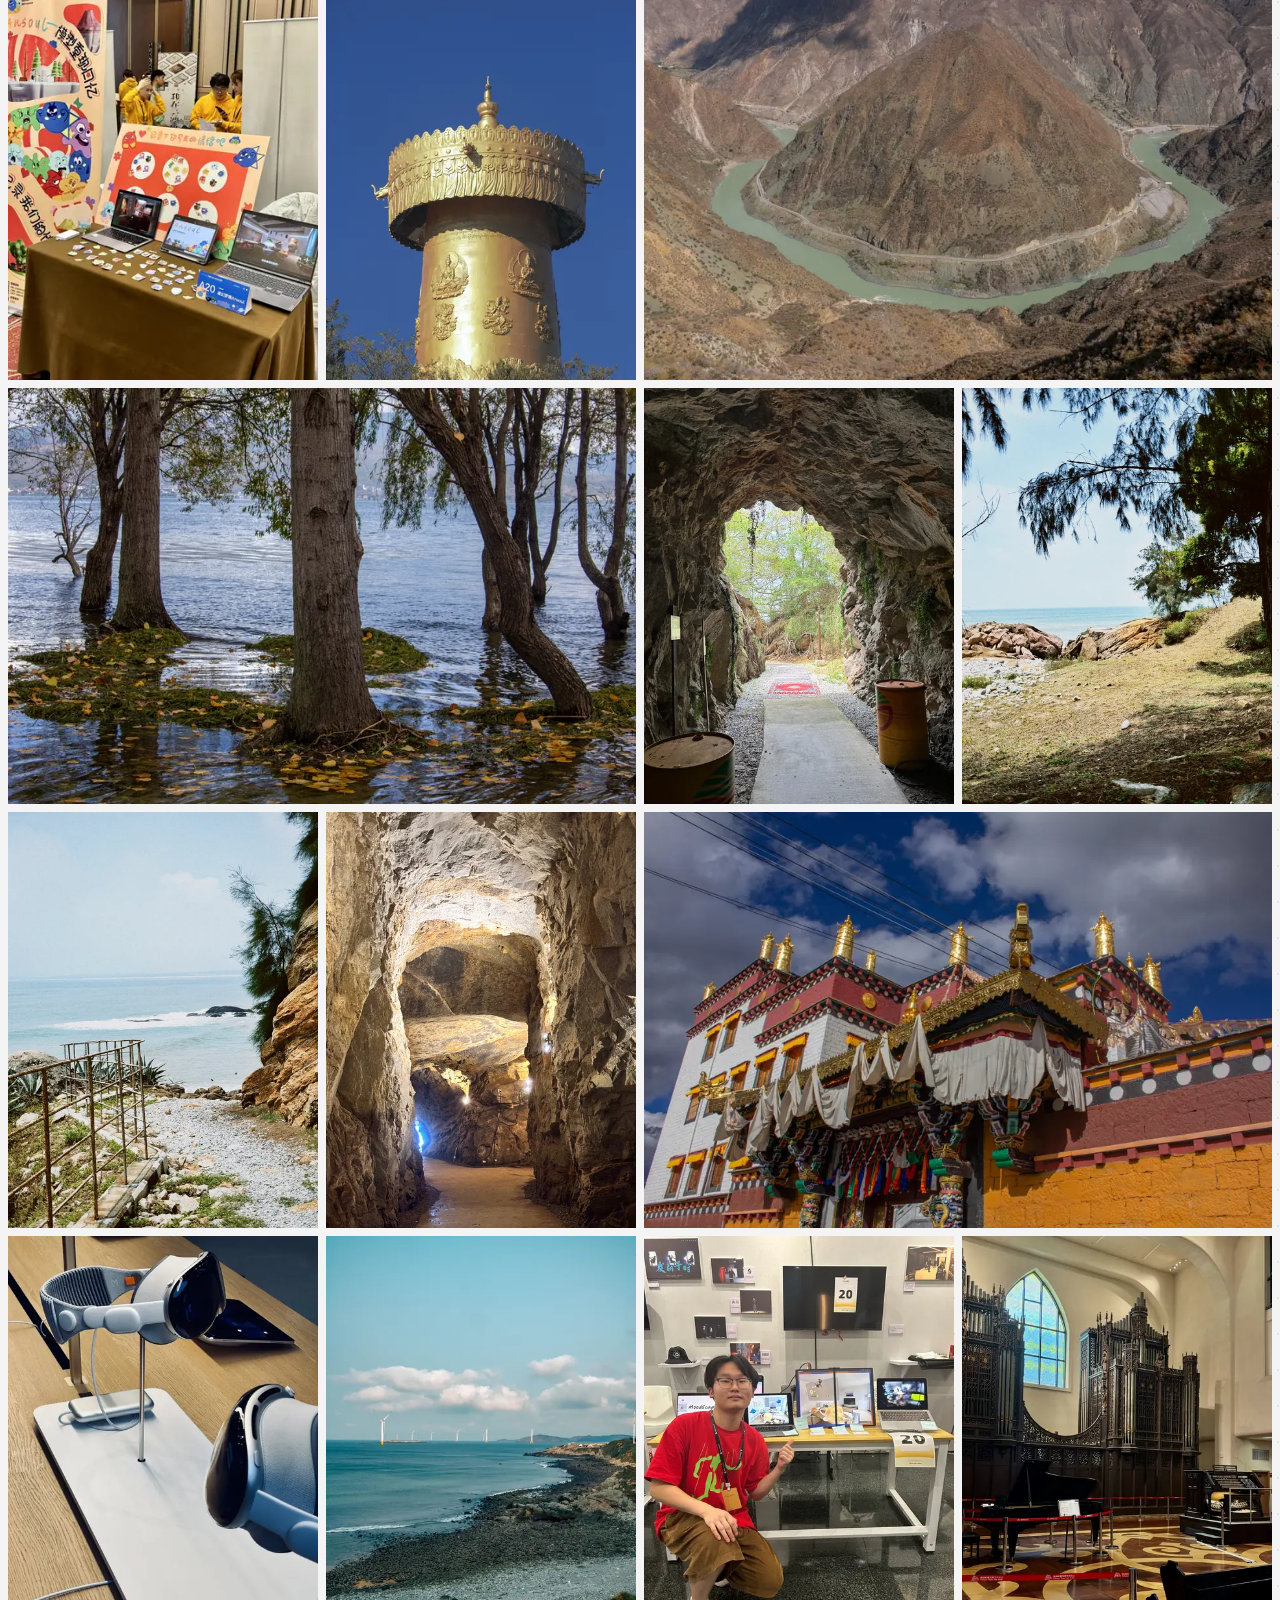
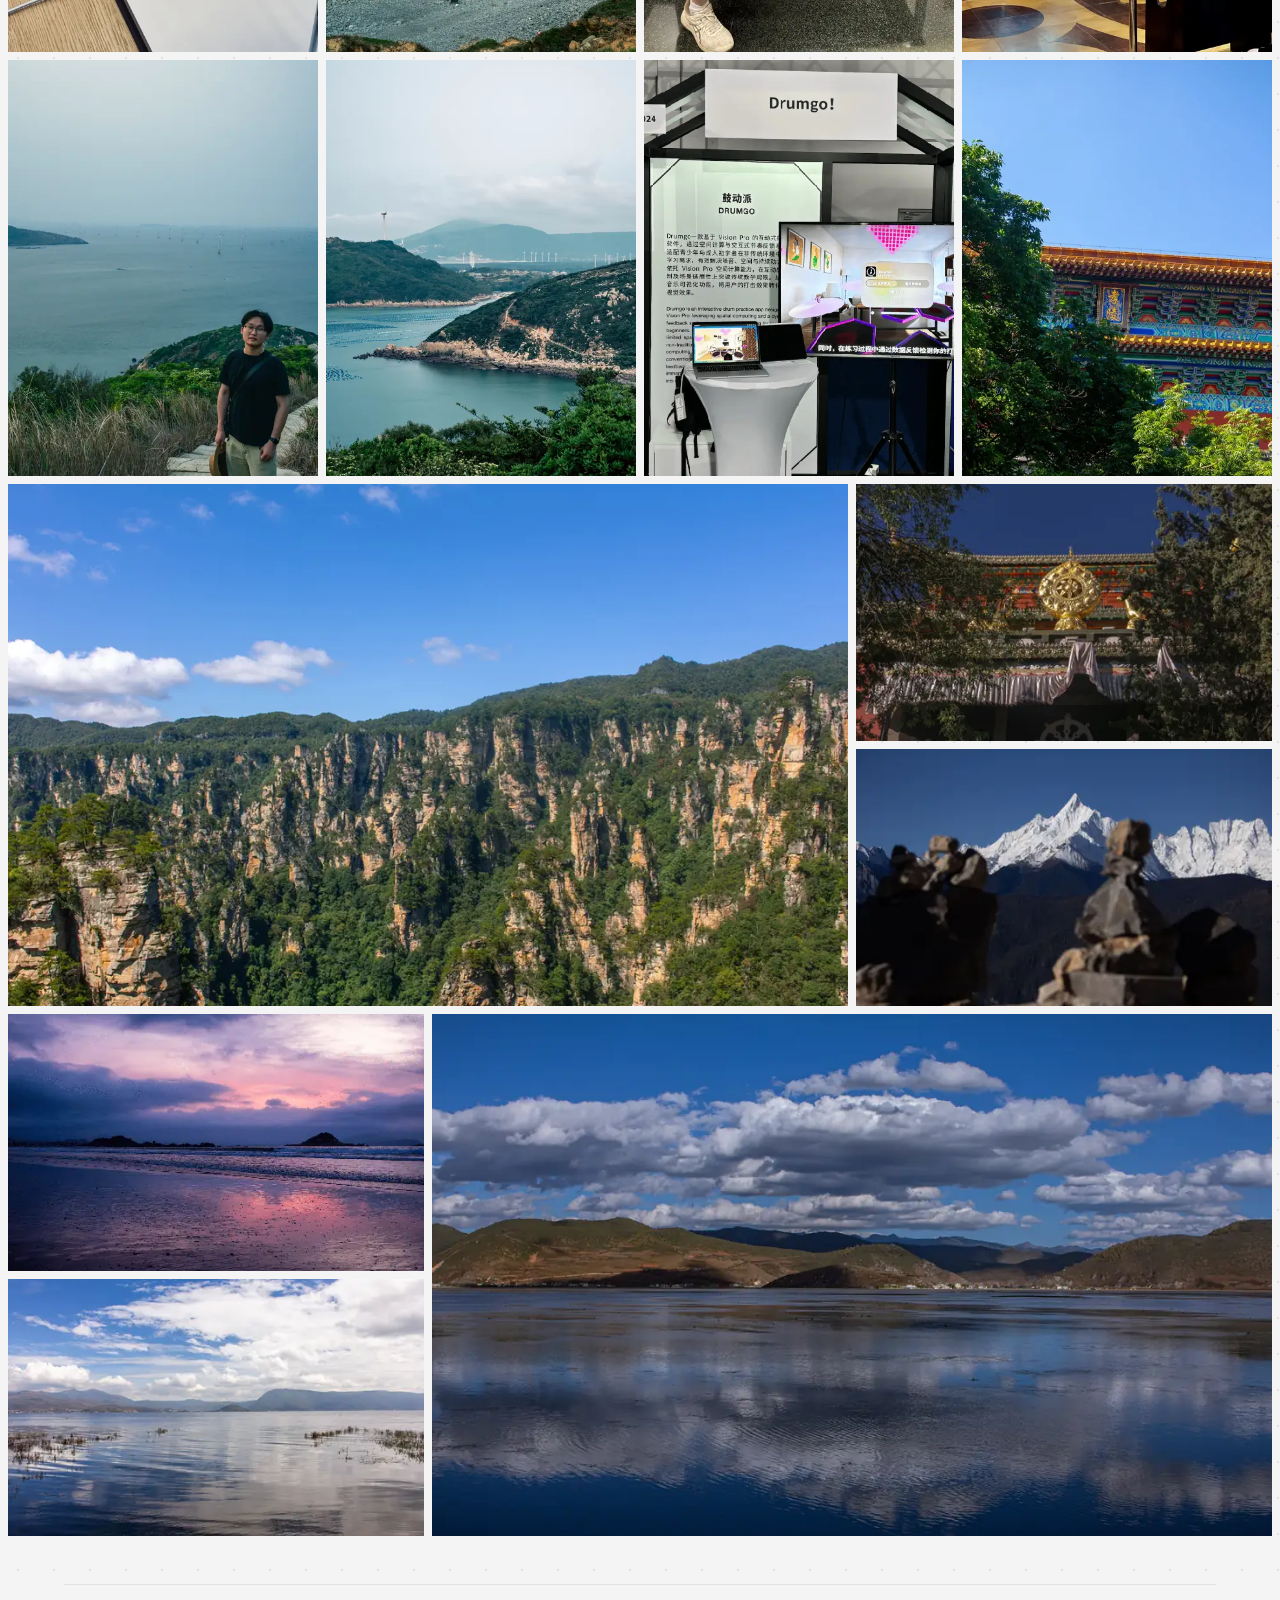
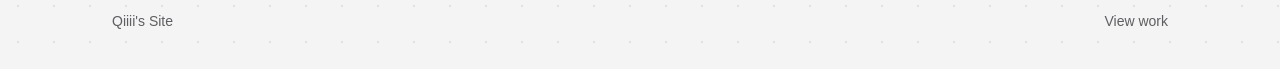
==== commit 34b1c782: "Rebuild about page as full-bleed photo gallery - Replace the about-me copy block and auto-scrolling " ====
--- a/aboutme/index.html
+++ b/aboutme/index.html
@@ -16,9 +16,10 @@
     <link href="https://fonts.googleapis.com/css?family=Oleo Script Swash Caps:400,600" rel="stylesheet">
     <link rel="icon" type="image/png" href="../assets/images/home/webIcon.png">
     <link rel="apple-touch-icon" href="../assets/images/home/webIcon.png">
-    <link rel="stylesheet" href="../styles/base.css?v=20261115-matrix-logo">
-    <link rel="stylesheet" href="../styles/layout.css?v=20261115-matrix-logo">
-    <link rel="stylesheet" href="../styles/aboutme.css?v=20261114-dot-matrix-v2">
+    <link rel="preload" href="../assets/fonts/qiiii-matrix-letters.woff2?v=2" as="font" type="font/woff2" crossorigin>
+    <link rel="stylesheet" href="../styles/base.css?v=20261115-shared-type">
+    <link rel="stylesheet" href="../styles/layout.css?v=20261115-matrix-logo-bold">
+    <link rel="stylesheet" href="../styles/aboutme.css?v=20261115-gallery-layout">
   </head>
   <body>
     <header class="site-header">
@@ -64,181 +65,153 @@
     <div class="smooth-content">
       <main>
         <section class="page-shell about-hero reveal-section section-visible" data-reveal-section data-lag="0.04">
-        <p class="section-kicker matrix-label reveal">About Me</p>
-        <h1 class="reveal">Designer, developer, and explorer.</h1>
-        
-
-        <section class="photo-masonry">
-          <picture class="responsive-image">
-  <source type="image/webp" srcset="../assets/images/optimized/aboutme/Scene2-480.webp 480w, ../assets/images/optimized/aboutme/Scene2-800.webp 800w, ../assets/images/optimized/aboutme/Scene2-960.webp 960w, ../assets/images/optimized/aboutme/Scene2-1440.webp 1440w" sizes="(max-width: 720px) 100vw, 1152px">
-  <source type="image/jpeg" srcset="../assets/images/optimized/aboutme/Scene2-480.jpg 480w, ../assets/images/optimized/aboutme/Scene2-800.jpg 800w, ../assets/images/optimized/aboutme/Scene2-960.jpg 960w, ../assets/images/optimized/aboutme/Scene2-1440.jpg 1440w" sizes="(max-width: 720px) 100vw, 1152px">
-  <img src="../assets/images/optimized/aboutme/Scene2-1440.jpg" alt="Scene" class="photo-full" width="5184" height="3456" decoding="async" fetchpriority="high">
-</picture>
-
-          <div class="photo-row-portrait">
-            <div class="photo-track">
-              <picture class="responsive-image">
-  <source type="image/webp" srcset="../assets/images/optimized/aboutme/Personal1-480.webp 480w, ../assets/images/optimized/aboutme/Personal1-800.webp 800w, ../assets/images/optimized/aboutme/Personal1-960.webp 960w, ../assets/images/optimized/aboutme/Personal1-1440.webp 1440w" sizes="(max-width: 720px) 72vw, 260px">
-  <source type="image/jpeg" srcset="../assets/images/optimized/aboutme/Personal1-480.jpg 480w, ../assets/images/optimized/aboutme/Personal1-800.jpg 800w, ../assets/images/optimized/aboutme/Personal1-960.jpg 960w, ../assets/images/optimized/aboutme/Personal1-1440.jpg 1440w" sizes="(max-width: 720px) 72vw, 260px">
-  <img src="../assets/images/optimized/aboutme/Personal1-1440.jpg" alt="Personal" class="portrait" width="4284" height="4284" decoding="async" loading="lazy">
-</picture>
-              <picture class="responsive-image">
-  <source type="image/webp" srcset="../assets/images/optimized/aboutme/Scene6-480.webp 480w, ../assets/images/optimized/aboutme/Scene6-800.webp 800w, ../assets/images/optimized/aboutme/Scene6-960.webp 960w, ../assets/images/optimized/aboutme/Scene6-1440.webp 1440w" sizes="(max-width: 720px) 72vw, 260px">
-  <source type="image/jpeg" srcset="../assets/images/optimized/aboutme/Scene6-480.jpg 480w, ../assets/images/optimized/aboutme/Scene6-800.jpg 800w, ../assets/images/optimized/aboutme/Scene6-960.jpg 960w, ../assets/images/optimized/aboutme/Scene6-1440.jpg 1440w" sizes="(max-width: 720px) 72vw, 260px">
-  <img src="../assets/images/optimized/aboutme/Scene6-1440.jpg" alt="Scene" class="portrait" width="3648" height="5472" decoding="async" loading="lazy">
-</picture>
-              <picture class="responsive-image">
-  <source type="image/webp" srcset="../assets/images/optimized/aboutme/Personal5-480.webp 480w, ../assets/images/optimized/aboutme/Personal5-800.webp 800w, ../assets/images/optimized/aboutme/Personal5-960.webp 960w, ../assets/images/optimized/aboutme/Personal5-1440.webp 1440w" sizes="(max-width: 720px) 72vw, 260px">
-  <source type="image/jpeg" srcset="../assets/images/optimized/aboutme/Personal5-480.jpg 480w, ../assets/images/optimized/aboutme/Personal5-800.jpg 800w, ../assets/images/optimized/aboutme/Personal5-960.jpg 960w, ../assets/images/optimized/aboutme/Personal5-1440.jpg 1440w" sizes="(max-width: 720px) 72vw, 260px">
-  <img src="../assets/images/optimized/aboutme/Personal5-1440.jpg" alt="Personal" class="portrait" width="2666" height="3554" decoding="async" loading="lazy">
-</picture>
-              <picture class="responsive-image">
-  <source type="image/webp" srcset="../assets/images/optimized/aboutme/Scene16-480.webp 480w, ../assets/images/optimized/aboutme/Scene16-800.webp 800w, ../assets/images/optimized/aboutme/Scene16-960.webp 960w, ../assets/images/optimized/aboutme/Scene16-1440.webp 1440w" sizes="(max-width: 720px) 72vw, 260px">
-  <source type="image/jpeg" srcset="../assets/images/optimized/aboutme/Scene16-480.jpg 480w, ../assets/images/optimized/aboutme/Scene16-800.jpg 800w, ../assets/images/optimized/aboutme/Scene16-960.jpg 960w, ../assets/images/optimized/aboutme/Scene16-1440.jpg 1440w" sizes="(max-width: 720px) 72vw, 260px">
-  <img src="../assets/images/optimized/aboutme/Scene16-1440.jpg" alt="Scene" class="portrait" width="5304" height="7952" decoding="async" loading="lazy">
-</picture>
-              <picture class="responsive-image">
-  <source type="image/webp" srcset="../assets/images/optimized/aboutme/Personal1-480.webp 480w, ../assets/images/optimized/aboutme/Personal1-800.webp 800w, ../assets/images/optimized/aboutme/Personal1-960.webp 960w, ../assets/images/optimized/aboutme/Personal1-1440.webp 1440w" sizes="(max-width: 720px) 72vw, 260px">
-  <source type="image/jpeg" srcset="../assets/images/optimized/aboutme/Personal1-480.jpg 480w, ../assets/images/optimized/aboutme/Personal1-800.jpg 800w, ../assets/images/optimized/aboutme/Personal1-960.jpg 960w, ../assets/images/optimized/aboutme/Personal1-1440.jpg 1440w" sizes="(max-width: 720px) 72vw, 260px">
-  <img src="../assets/images/optimized/aboutme/Personal1-1440.jpg" alt="Personal" class="portrait" width="4284" height="4284" decoding="async" loading="lazy">
-</picture>
-              <picture class="responsive-image">
-  <source type="image/webp" srcset="../assets/images/optimized/aboutme/Scene6-480.webp 480w, ../assets/images/optimized/aboutme/Scene6-800.webp 800w, ../assets/images/optimized/aboutme/Scene6-960.webp 960w, ../assets/images/optimized/aboutme/Scene6-1440.webp 1440w" sizes="(max-width: 720px) 72vw, 260px">
-  <source type="image/jpeg" srcset="../assets/images/optimized/aboutme/Scene6-480.jpg 480w, ../assets/images/optimized/aboutme/Scene6-800.jpg 800w, ../assets/images/optimized/aboutme/Scene6-960.jpg 960w, ../assets/images/optimized/aboutme/Scene6-1440.jpg 1440w" sizes="(max-width: 720px) 72vw, 260px">
-  <img src="../assets/images/optimized/aboutme/Scene6-1440.jpg" alt="Scene" class="portrait" width="3648" height="5472" decoding="async" loading="lazy">
-</picture>
-              <picture class="responsive-image">
-  <source type="image/webp" srcset="../assets/images/optimized/aboutme/Personal5-480.webp 480w, ../assets/images/optimized/aboutme/Personal5-800.webp 800w, ../assets/images/optimized/aboutme/Personal5-960.webp 960w, ../assets/images/optimized/aboutme/Personal5-1440.webp 1440w" sizes="(max-width: 720px) 72vw, 260px">
-  <source type="image/jpeg" srcset="../assets/images/optimized/aboutme/Personal5-480.jpg 480w, ../assets/images/optimized/aboutme/Personal5-800.jpg 800w, ../assets/images/optimized/aboutme/Personal5-960.jpg 960w, ../assets/images/optimized/aboutme/Personal5-1440.jpg 1440w" sizes="(max-width: 720px) 72vw, 260px">
-  <img src="../assets/images/optimized/aboutme/Personal5-1440.jpg" alt="Personal" class="portrait" width="2666" height="3554" decoding="async" loading="lazy">
-</picture>
-              <picture class="responsive-image">
-  <source type="image/webp" srcset="../assets/images/optimized/aboutme/Scene16-480.webp 480w, ../assets/images/optimized/aboutme/Scene16-800.webp 800w, ../assets/images/optimized/aboutme/Scene16-960.webp 960w, ../assets/images/optimized/aboutme/Scene16-1440.webp 1440w" sizes="(max-width: 720px) 72vw, 260px">
-  <source type="image/jpeg" srcset="../assets/images/optimized/aboutme/Scene16-480.jpg 480w, ../assets/images/optimized/aboutme/Scene16-800.jpg 800w, ../assets/images/optimized/aboutme/Scene16-960.jpg 960w, ../assets/images/optimized/aboutme/Scene16-1440.jpg 1440w" sizes="(max-width: 720px) 72vw, 260px">
-  <img src="../assets/images/optimized/aboutme/Scene16-1440.jpg" alt="Scene" class="portrait" width="5304" height="7952" decoding="async" loading="lazy">
-</picture>
+          <p class="section-kicker matrix-label reveal">About Me</p>
+          <h1 class="editorial-title reveal">Designer, developer, and explorer.</h1>
+          <section class="photo-gallery" aria-label="Photography">
+            <picture class="responsive-image photo-lead">
+              <source type="image/webp" srcset="../assets/images/optimized/aboutme/Scene2-480.webp 480w, ../assets/images/optimized/aboutme/Scene2-800.webp 800w, ../assets/images/optimized/aboutme/Scene2-960.webp 960w, ../assets/images/optimized/aboutme/Scene2-1440.webp 1440w" sizes="(max-width: 720px) calc(100vw - 16px), calc(66.667vw - 13px)">
+              <source type="image/jpeg" srcset="../assets/images/optimized/aboutme/Scene2-480.jpg 480w, ../assets/images/optimized/aboutme/Scene2-800.jpg 800w, ../assets/images/optimized/aboutme/Scene2-960.jpg 960w, ../assets/images/optimized/aboutme/Scene2-1440.jpg 1440w" sizes="(max-width: 720px) calc(100vw - 16px), calc(66.667vw - 13px)">
+              <img src="../assets/images/optimized/aboutme/Scene2-1440.jpg" alt="Red-roofed buildings overlooking a city" width="5184" height="3456" decoding="async" fetchpriority="high">
+            </picture>
+            <picture class="responsive-image photo-tall">
+              <source type="image/webp" srcset="../assets/images/optimized/aboutme/coast-overlook-480.webp 480w, ../assets/images/optimized/aboutme/coast-overlook-960.webp 960w" sizes="(max-width: 720px) calc(50vw - 12px), calc(33.333vw - 11px)">
+              <img src="../assets/images/optimized/aboutme/coast-overlook-960.jpg" alt="海浪沿着海岸线退去，近处是滨海步道" width="960" height="1440" decoding="async" loading="lazy">
+            </picture>
+            <picture class="responsive-image photo-tall">
+              <source type="image/webp" srcset="../assets/images/optimized/aboutme/coast-pine-trail-480.webp 480w, ../assets/images/optimized/aboutme/coast-pine-trail-960.webp 960w" sizes="(max-width: 720px) calc(50vw - 12px), calc(33.333vw - 11px)">
+              <img src="../assets/images/optimized/aboutme/coast-pine-trail-960.jpg" alt="穿过松林通往海边的石径" width="960" height="1280" decoding="async" loading="lazy">
+            </picture>
+            <picture class="responsive-image photo-tall">
+              <source type="image/webp" srcset="../assets/images/optimized/aboutme/coast-breakers-480.webp 480w, ../assets/images/optimized/aboutme/coast-breakers-960.webp 960w" sizes="(max-width: 720px) calc(50vw - 12px), calc(33.333vw - 11px)">
+              <img src="../assets/images/optimized/aboutme/coast-breakers-960.jpg" alt="海浪拍打金色礁石" width="960" height="1440" decoding="async" loading="lazy">
+            </picture>
+            <picture class="responsive-image photo-short">
+              <source type="image/webp" srcset="../assets/images/optimized/aboutme/august-0486-480.webp 480w, ../assets/images/optimized/aboutme/august-0486-960.webp 960w" sizes="(max-width: 720px) calc(50vw - 12px), calc(33.333vw - 11px)">
+              <img src="../assets/images/optimized/aboutme/august-0486-960.jpg" alt="阴天的码头，白色顶棚与远处的跨海大桥" width="960" height="1280" decoding="async" loading="lazy">
+            </picture>
+
+            <picture class="responsive-image photo-portrait">
+              <source type="image/webp" srcset="../assets/images/optimized/aboutme/Personal1-480.webp 480w, ../assets/images/optimized/aboutme/Personal1-800.webp 800w, ../assets/images/optimized/aboutme/Personal1-960.webp 960w, ../assets/images/optimized/aboutme/Personal1-1440.webp 1440w" sizes="(max-width: 720px) calc(50vw - 12px), calc(25vw - 10px)">
+              <source type="image/jpeg" srcset="../assets/images/optimized/aboutme/Personal1-480.jpg 480w, ../assets/images/optimized/aboutme/Personal1-800.jpg 800w, ../assets/images/optimized/aboutme/Personal1-960.jpg 960w, ../assets/images/optimized/aboutme/Personal1-1440.jpg 1440w" sizes="(max-width: 720px) calc(50vw - 12px), calc(25vw - 10px)">
+              <img src="../assets/images/optimized/aboutme/Personal1-1440.jpg" alt="Personal" width="4284" height="4284" decoding="async" loading="lazy">
+            </picture>
+            <picture class="responsive-image photo-portrait">
+              <source type="image/webp" srcset="../assets/images/optimized/aboutme/Scene6-480.webp 480w, ../assets/images/optimized/aboutme/Scene6-800.webp 800w, ../assets/images/optimized/aboutme/Scene6-960.webp 960w, ../assets/images/optimized/aboutme/Scene6-1440.webp 1440w" sizes="(max-width: 720px) calc(50vw - 12px), calc(25vw - 10px)">
+              <source type="image/jpeg" srcset="../assets/images/optimized/aboutme/Scene6-480.jpg 480w, ../assets/images/optimized/aboutme/Scene6-800.jpg 800w, ../assets/images/optimized/aboutme/Scene6-960.jpg 960w, ../assets/images/optimized/aboutme/Scene6-1440.jpg 1440w" sizes="(max-width: 720px) calc(50vw - 12px), calc(25vw - 10px)">
+              <img src="../assets/images/optimized/aboutme/Scene6-1440.jpg" alt="Scene" width="3648" height="5472" decoding="async" loading="lazy">
+            </picture>
+            <picture class="responsive-image photo-wide">
+              <source type="image/webp" srcset="../assets/images/optimized/aboutme/Scene7-480.webp 480w, ../assets/images/optimized/aboutme/Scene7-800.webp 800w, ../assets/images/optimized/aboutme/Scene7-960.webp 960w, ../assets/images/optimized/aboutme/Scene7-1440.webp 1440w" sizes="(max-width: 720px) calc(100vw - 16px), calc(50vw - 12px)">
+              <source type="image/jpeg" srcset="../assets/images/optimized/aboutme/Scene7-480.jpg 480w, ../assets/images/optimized/aboutme/Scene7-800.jpg 800w, ../assets/images/optimized/aboutme/Scene7-960.jpg 960w, ../assets/images/optimized/aboutme/Scene7-1440.jpg 1440w" sizes="(max-width: 720px) calc(100vw - 16px), calc(50vw - 12px)">
+              <img src="../assets/images/optimized/aboutme/Scene7-1440.jpg" alt="Scene" width="5355" height="3570" decoding="async" loading="lazy">
+            </picture>
+
+            <picture class="responsive-image photo-wide">
+              <source type="image/webp" srcset="../assets/images/optimized/aboutme/Scene4-480.webp 480w, ../assets/images/optimized/aboutme/Scene4-800.webp 800w, ../assets/images/optimized/aboutme/Scene4-960.webp 960w, ../assets/images/optimized/aboutme/Scene4-1440.webp 1440w" sizes="(max-width: 720px) calc(100vw - 16px), calc(50vw - 12px)">
+              <source type="image/jpeg" srcset="../assets/images/optimized/aboutme/Scene4-480.jpg 480w, ../assets/images/optimized/aboutme/Scene4-800.jpg 800w, ../assets/images/optimized/aboutme/Scene4-960.jpg 960w, ../assets/images/optimized/aboutme/Scene4-1440.jpg 1440w" sizes="(max-width: 720px) calc(100vw - 16px), calc(50vw - 12px)">
+              <img src="../assets/images/optimized/aboutme/Scene4-1440.jpg" alt="Scene" width="5184" height="3456" decoding="async" loading="lazy">
+            </picture>
+            <picture class="responsive-image photo-portrait">
+              <source type="image/webp" srcset="../assets/images/optimized/aboutme/august-0783-480.webp 480w, ../assets/images/optimized/aboutme/august-0783-960.webp 960w" sizes="(max-width: 720px) calc(50vw - 12px), calc(25vw - 10px)">
+              <img src="../assets/images/optimized/aboutme/august-0783-960.jpg" alt="从岩洞望向绿树和小径" width="960" height="1280" decoding="async" loading="lazy">
+            </picture>
+            <picture class="responsive-image photo-portrait">
+              <source type="image/webp" srcset="../assets/images/optimized/aboutme/coast-pine-shore-480.webp 480w, ../assets/images/optimized/aboutme/coast-pine-shore-960.webp 960w" sizes="(max-width: 720px) calc(50vw - 12px), calc(25vw - 10px)">
+              <img src="../assets/images/optimized/aboutme/coast-pine-shore-960.jpg" alt="松枝下的岩岸与蓝色海面" width="960" height="1440" decoding="async" loading="lazy">
+            </picture>
+
+            <picture class="responsive-image photo-portrait">
+              <source type="image/webp" srcset="../assets/images/optimized/aboutme/coast-stone-steps-480.webp 480w, ../assets/images/optimized/aboutme/coast-stone-steps-960.webp 960w" sizes="(max-width: 720px) calc(50vw - 12px), calc(25vw - 10px)">
+              <img src="../assets/images/optimized/aboutme/coast-stone-steps-960.jpg" alt="沿栏杆和岩石延伸到海边的石路" width="960" height="1440" decoding="async" loading="lazy">
+            </picture>
+            <picture class="responsive-image photo-portrait">
+              <source type="image/webp" srcset="../assets/images/optimized/aboutme/august-0817-480.webp 480w, ../assets/images/optimized/aboutme/august-0817-960.webp 960w" sizes="(max-width: 720px) calc(50vw - 12px), calc(25vw - 10px)">
+              <img src="../assets/images/optimized/aboutme/august-0817-960.jpg" alt="岩洞内被暖光照亮的石壁" width="960" height="1280" decoding="async" loading="lazy">
+            </picture>
+            <picture class="responsive-image photo-wide">
+              <source type="image/webp" srcset="../assets/images/optimized/aboutme/Scene5-480.webp 480w, ../assets/images/optimized/aboutme/Scene5-800.webp 800w, ../assets/images/optimized/aboutme/Scene5-960.webp 960w, ../assets/images/optimized/aboutme/Scene5-1440.webp 1440w" sizes="(max-width: 720px) calc(100vw - 16px), calc(50vw - 12px)">
+              <source type="image/jpeg" srcset="../assets/images/optimized/aboutme/Scene5-480.jpg 480w, ../assets/images/optimized/aboutme/Scene5-800.jpg 800w, ../assets/images/optimized/aboutme/Scene5-960.jpg 960w, ../assets/images/optimized/aboutme/Scene5-1440.jpg 1440w" sizes="(max-width: 720px) calc(100vw - 16px), calc(50vw - 12px)">
+              <img src="../assets/images/optimized/aboutme/Scene5-1440.jpg" alt="Scene" width="5184" height="3456" decoding="async" loading="lazy">
+            </picture>
+
+            <picture class="responsive-image photo-portrait">
+              <source type="image/webp" srcset="../assets/images/optimized/aboutme/Personal5-480.webp 480w, ../assets/images/optimized/aboutme/Personal5-800.webp 800w, ../assets/images/optimized/aboutme/Personal5-960.webp 960w, ../assets/images/optimized/aboutme/Personal5-1440.webp 1440w" sizes="(max-width: 720px) calc(50vw - 12px), calc(25vw - 10px)">
+              <source type="image/jpeg" srcset="../assets/images/optimized/aboutme/Personal5-480.jpg 480w, ../assets/images/optimized/aboutme/Personal5-800.jpg 800w, ../assets/images/optimized/aboutme/Personal5-960.jpg 960w, ../assets/images/optimized/aboutme/Personal5-1440.jpg 1440w" sizes="(max-width: 720px) calc(50vw - 12px), calc(25vw - 10px)">
+              <img src="../assets/images/optimized/aboutme/Personal5-1440.jpg" alt="Personal" width="2666" height="3554" decoding="async" loading="lazy">
+            </picture>
+            <picture class="responsive-image photo-portrait">
+              <source type="image/webp" srcset="../assets/images/optimized/aboutme/Scene16-480.webp 480w, ../assets/images/optimized/aboutme/Scene16-800.webp 800w, ../assets/images/optimized/aboutme/Scene16-960.webp 960w, ../assets/images/optimized/aboutme/Scene16-1440.webp 1440w" sizes="(max-width: 720px) calc(50vw - 12px), calc(25vw - 10px)">
+              <source type="image/jpeg" srcset="../assets/images/optimized/aboutme/Scene16-480.jpg 480w, ../assets/images/optimized/aboutme/Scene16-800.jpg 800w, ../assets/images/optimized/aboutme/Scene16-960.jpg 960w, ../assets/images/optimized/aboutme/Scene16-1440.jpg 1440w" sizes="(max-width: 720px) calc(50vw - 12px), calc(25vw - 10px)">
+              <img src="../assets/images/optimized/aboutme/Scene16-1440.jpg" alt="Scene" width="5304" height="7952" decoding="async" loading="lazy">
+            </picture>
+            <picture class="responsive-image photo-portrait">
+              <source type="image/webp" srcset="../assets/images/optimized/aboutme/Personal4-480.webp 480w, ../assets/images/optimized/aboutme/Personal4-800.webp 800w, ../assets/images/optimized/aboutme/Personal4-960.webp 960w, ../assets/images/optimized/aboutme/Personal4-1440.webp 1440w" sizes="(max-width: 720px) calc(50vw - 12px), calc(25vw - 10px)">
+              <source type="image/jpeg" srcset="../assets/images/optimized/aboutme/Personal4-480.jpg 480w, ../assets/images/optimized/aboutme/Personal4-800.jpg 800w, ../assets/images/optimized/aboutme/Personal4-960.jpg 960w, ../assets/images/optimized/aboutme/Personal4-1440.jpg 1440w" sizes="(max-width: 720px) calc(50vw - 12px), calc(25vw - 10px)">
+              <img src="../assets/images/optimized/aboutme/Personal4-1440.jpg" alt="Personal" width="1536" height="2049" decoding="async" loading="lazy">
+            </picture>
+            <picture class="responsive-image photo-portrait">
+              <source type="image/webp" srcset="../assets/images/optimized/aboutme/Scene1-480.webp 480w, ../assets/images/optimized/aboutme/Scene1-800.webp 800w, ../assets/images/optimized/aboutme/Scene1-960.webp 960w, ../assets/images/optimized/aboutme/Scene1-1440.webp 1440w" sizes="(max-width: 720px) calc(50vw - 12px), calc(25vw - 10px)">
+              <source type="image/jpeg" srcset="../assets/images/optimized/aboutme/Scene1-480.jpg 480w, ../assets/images/optimized/aboutme/Scene1-800.jpg 800w, ../assets/images/optimized/aboutme/Scene1-960.jpg 960w, ../assets/images/optimized/aboutme/Scene1-1440.jpg 1440w" sizes="(max-width: 720px) calc(50vw - 12px), calc(25vw - 10px)">
+              <img src="../assets/images/optimized/aboutme/Scene1-1440.jpg" alt="Scene" width="3156" height="5612" decoding="async" loading="lazy">
+            </picture>
+
+            <picture class="responsive-image photo-portrait">
+              <source type="image/webp" srcset="../assets/images/optimized/aboutme/Personal7-480.webp 480w, ../assets/images/optimized/aboutme/Personal7-800.webp 800w, ../assets/images/optimized/aboutme/Personal7-960.webp 960w, ../assets/images/optimized/aboutme/Personal7-1440.webp 1440w" sizes="(max-width: 720px) calc(50vw - 12px), calc(25vw - 10px)">
+              <source type="image/jpeg" srcset="../assets/images/optimized/aboutme/Personal7-480.jpg 480w, ../assets/images/optimized/aboutme/Personal7-800.jpg 800w, ../assets/images/optimized/aboutme/Personal7-960.jpg 960w, ../assets/images/optimized/aboutme/Personal7-1440.jpg 1440w" sizes="(max-width: 720px) calc(50vw - 12px), calc(25vw - 10px)">
+              <img src="../assets/images/optimized/aboutme/Personal7-1440.jpg" alt="Personal" width="5304" height="7952" decoding="async" loading="lazy">
+            </picture>
+            <picture class="responsive-image photo-portrait">
+              <source type="image/webp" srcset="../assets/images/optimized/aboutme/Scene17-480.webp 480w, ../assets/images/optimized/aboutme/Scene17-800.webp 800w, ../assets/images/optimized/aboutme/Scene17-960.webp 960w, ../assets/images/optimized/aboutme/Scene17-1440.webp 1440w" sizes="(max-width: 720px) calc(50vw - 12px), calc(25vw - 10px)">
+              <source type="image/jpeg" srcset="../assets/images/optimized/aboutme/Scene17-480.jpg 480w, ../assets/images/optimized/aboutme/Scene17-800.jpg 800w, ../assets/images/optimized/aboutme/Scene17-960.jpg 960w, ../assets/images/optimized/aboutme/Scene17-1440.jpg 1440w" sizes="(max-width: 720px) calc(50vw - 12px), calc(25vw - 10px)">
+              <img src="../assets/images/optimized/aboutme/Scene17-1440.jpg" alt="Scene" width="5304" height="7952" decoding="async" loading="lazy">
+            </picture>
+            <picture class="responsive-image photo-portrait">
+              <source type="image/webp" srcset="../assets/images/optimized/aboutme/Personal6-480.webp 480w" sizes="(max-width: 720px) calc(50vw - 12px), calc(25vw - 10px)">
+              <source type="image/jpeg" srcset="../assets/images/optimized/aboutme/Personal6-480.jpg 480w" sizes="(max-width: 720px) calc(50vw - 12px), calc(25vw - 10px)">
+              <img src="../assets/images/optimized/aboutme/Personal6-480.jpg" alt="Personal" width="497" height="886" decoding="async" loading="lazy">
+            </picture>
+            <picture class="responsive-image photo-portrait">
+              <source type="image/webp" srcset="../assets/images/optimized/aboutme/Scene13-480.webp 480w, ../assets/images/optimized/aboutme/Scene13-800.webp 800w, ../assets/images/optimized/aboutme/Scene13-960.webp 960w" sizes="(max-width: 720px) calc(50vw - 12px), calc(25vw - 10px)">
+              <source type="image/jpeg" srcset="../assets/images/optimized/aboutme/Scene13-480.jpg 480w, ../assets/images/optimized/aboutme/Scene13-800.jpg 800w, ../assets/images/optimized/aboutme/Scene13-960.jpg 960w" sizes="(max-width: 720px) calc(50vw - 12px), calc(25vw - 10px)">
+              <img src="../assets/images/optimized/aboutme/Scene13-960.jpg" alt="Scene" width="1280" height="1920" decoding="async" loading="lazy">
+            </picture>
+
+            <div class="photo-triptych">
+              <picture class="responsive-image">
+                <source type="image/webp" srcset="../assets/images/optimized/aboutme/Scene3-480.webp 480w, ../assets/images/optimized/aboutme/Scene3-800.webp 800w, ../assets/images/optimized/aboutme/Scene3-960.webp 960w, ../assets/images/optimized/aboutme/Scene3-1440.webp 1440w" sizes="(max-width: 720px) calc(100vw - 16px), calc(66.667vw - 13px)">
+                <source type="image/jpeg" srcset="../assets/images/optimized/aboutme/Scene3-480.jpg 480w, ../assets/images/optimized/aboutme/Scene3-800.jpg 800w, ../assets/images/optimized/aboutme/Scene3-960.jpg 960w, ../assets/images/optimized/aboutme/Scene3-1440.jpg 1440w" sizes="(max-width: 720px) calc(100vw - 16px), calc(66.667vw - 13px)">
+                <img src="../assets/images/optimized/aboutme/Scene3-1440.jpg" alt="Scene" width="4818" height="3212" decoding="async" loading="lazy">
+              </picture>
+              <picture class="responsive-image">
+                <source type="image/webp" srcset="../assets/images/optimized/aboutme/Scene8-480.webp 480w, ../assets/images/optimized/aboutme/Scene8-800.webp 800w, ../assets/images/optimized/aboutme/Scene8-960.webp 960w, ../assets/images/optimized/aboutme/Scene8-1440.webp 1440w" sizes="(max-width: 720px) calc(50vw - 12px), calc(33.333vw - 11px)">
+                <source type="image/jpeg" srcset="../assets/images/optimized/aboutme/Scene8-480.jpg 480w, ../assets/images/optimized/aboutme/Scene8-800.jpg 800w, ../assets/images/optimized/aboutme/Scene8-960.jpg 960w, ../assets/images/optimized/aboutme/Scene8-1440.jpg 1440w" sizes="(max-width: 720px) calc(50vw - 12px), calc(33.333vw - 11px)">
+                <img src="../assets/images/optimized/aboutme/Scene8-1440.jpg" alt="Scene" width="4520" height="3573" decoding="async" loading="lazy">
+              </picture>
+              <picture class="responsive-image">
+                <source type="image/webp" srcset="../assets/images/optimized/aboutme/Scene9-480.webp 480w, ../assets/images/optimized/aboutme/Scene9-800.webp 800w, ../assets/images/optimized/aboutme/Scene9-960.webp 960w, ../assets/images/optimized/aboutme/Scene9-1440.webp 1440w" sizes="(max-width: 720px) calc(50vw - 12px), calc(33.333vw - 11px)">
+                <source type="image/jpeg" srcset="../assets/images/optimized/aboutme/Scene9-480.jpg 480w, ../assets/images/optimized/aboutme/Scene9-800.jpg 800w, ../assets/images/optimized/aboutme/Scene9-960.jpg 960w, ../assets/images/optimized/aboutme/Scene9-1440.jpg 1440w" sizes="(max-width: 720px) calc(50vw - 12px), calc(33.333vw - 11px)">
+                <img src="../assets/images/optimized/aboutme/Scene9-1440.jpg" alt="Scene" width="5184" height="3456" decoding="async" loading="lazy">
+              </picture>
             </div>
-          </div>
-
-          <div class="photo-asymmetric">
-            <picture class="responsive-image">
-  <source type="image/webp" srcset="../assets/images/optimized/aboutme/Scene4-480.webp 480w, ../assets/images/optimized/aboutme/Scene4-800.webp 800w, ../assets/images/optimized/aboutme/Scene4-960.webp 960w, ../assets/images/optimized/aboutme/Scene4-1440.webp 1440w" sizes="(max-width: 720px) 100vw, 1152px">
-  <source type="image/jpeg" srcset="../assets/images/optimized/aboutme/Scene4-480.jpg 480w, ../assets/images/optimized/aboutme/Scene4-800.jpg 800w, ../assets/images/optimized/aboutme/Scene4-960.jpg 960w, ../assets/images/optimized/aboutme/Scene4-1440.jpg 1440w" sizes="(max-width: 720px) 100vw, 1152px">
-  <img src="../assets/images/optimized/aboutme/Scene4-1440.jpg" alt="Scene" width="5184" height="3456" decoding="async" loading="lazy">
-</picture>
-            <picture class="responsive-image">
-  <source type="image/webp" srcset="../assets/images/optimized/aboutme/Scene5-480.webp 480w, ../assets/images/optimized/aboutme/Scene5-800.webp 800w, ../assets/images/optimized/aboutme/Scene5-960.webp 960w, ../assets/images/optimized/aboutme/Scene5-1440.webp 1440w" sizes="(max-width: 720px) 100vw, 1152px">
-  <source type="image/jpeg" srcset="../assets/images/optimized/aboutme/Scene5-480.jpg 480w, ../assets/images/optimized/aboutme/Scene5-800.jpg 800w, ../assets/images/optimized/aboutme/Scene5-960.jpg 960w, ../assets/images/optimized/aboutme/Scene5-1440.jpg 1440w" sizes="(max-width: 720px) 100vw, 1152px">
-  <img src="../assets/images/optimized/aboutme/Scene5-1440.jpg" alt="Scene" width="5184" height="3456" decoding="async" loading="lazy">
-</picture>
-          </div>
-
-          <div class="photo-row-portrait">
-            <div class="photo-track">
-              <picture class="responsive-image">
-  <source type="image/webp" srcset="../assets/images/optimized/aboutme/Personal4-480.webp 480w, ../assets/images/optimized/aboutme/Personal4-800.webp 800w, ../assets/images/optimized/aboutme/Personal4-960.webp 960w, ../assets/images/optimized/aboutme/Personal4-1440.webp 1440w" sizes="(max-width: 720px) 72vw, 260px">
-  <source type="image/jpeg" srcset="../assets/images/optimized/aboutme/Personal4-480.jpg 480w, ../assets/images/optimized/aboutme/Personal4-800.jpg 800w, ../assets/images/optimized/aboutme/Personal4-960.jpg 960w, ../assets/images/optimized/aboutme/Personal4-1440.jpg 1440w" sizes="(max-width: 720px) 72vw, 260px">
-  <img src="../assets/images/optimized/aboutme/Personal4-1440.jpg" alt="Personal" class="portrait" width="1536" height="2049" decoding="async" loading="lazy">
-</picture>
-              <picture class="responsive-image">
-  <source type="image/webp" srcset="../assets/images/optimized/aboutme/Scene1-480.webp 480w, ../assets/images/optimized/aboutme/Scene1-800.webp 800w, ../assets/images/optimized/aboutme/Scene1-960.webp 960w, ../assets/images/optimized/aboutme/Scene1-1440.webp 1440w" sizes="(max-width: 720px) 72vw, 260px">
-  <source type="image/jpeg" srcset="../assets/images/optimized/aboutme/Scene1-480.jpg 480w, ../assets/images/optimized/aboutme/Scene1-800.jpg 800w, ../assets/images/optimized/aboutme/Scene1-960.jpg 960w, ../assets/images/optimized/aboutme/Scene1-1440.jpg 1440w" sizes="(max-width: 720px) 72vw, 260px">
-  <img src="../assets/images/optimized/aboutme/Scene1-1440.jpg" alt="Scene" class="portrait" width="3156" height="5612" decoding="async" loading="lazy">
-</picture>
-              <picture class="responsive-image">
-  <source type="image/webp" srcset="../assets/images/optimized/aboutme/Personal7-480.webp 480w, ../assets/images/optimized/aboutme/Personal7-800.webp 800w, ../assets/images/optimized/aboutme/Personal7-960.webp 960w, ../assets/images/optimized/aboutme/Personal7-1440.webp 1440w" sizes="(max-width: 720px) 72vw, 260px">
-  <source type="image/jpeg" srcset="../assets/images/optimized/aboutme/Personal7-480.jpg 480w, ../assets/images/optimized/aboutme/Personal7-800.jpg 800w, ../assets/images/optimized/aboutme/Personal7-960.jpg 960w, ../assets/images/optimized/aboutme/Personal7-1440.jpg 1440w" sizes="(max-width: 720px) 72vw, 260px">
-  <img src="../assets/images/optimized/aboutme/Personal7-1440.jpg" alt="Personal" class="portrait" width="5304" height="7952" decoding="async" loading="lazy">
-</picture>
-              <picture class="responsive-image">
-  <source type="image/webp" srcset="../assets/images/optimized/aboutme/Scene17-480.webp 480w, ../assets/images/optimized/aboutme/Scene17-800.webp 800w, ../assets/images/optimized/aboutme/Scene17-960.webp 960w, ../assets/images/optimized/aboutme/Scene17-1440.webp 1440w" sizes="(max-width: 720px) 72vw, 260px">
-  <source type="image/jpeg" srcset="../assets/images/optimized/aboutme/Scene17-480.jpg 480w, ../assets/images/optimized/aboutme/Scene17-800.jpg 800w, ../assets/images/optimized/aboutme/Scene17-960.jpg 960w, ../assets/images/optimized/aboutme/Scene17-1440.jpg 1440w" sizes="(max-width: 720px) 72vw, 260px">
-  <img src="../assets/images/optimized/aboutme/Scene17-1440.jpg" alt="Scene" class="portrait" width="5304" height="7952" decoding="async" loading="lazy">
-</picture>
-              <picture class="responsive-image">
-  <source type="image/webp" srcset="../assets/images/optimized/aboutme/Personal6-480.webp 480w" sizes="(max-width: 720px) 72vw, 260px">
-  <source type="image/jpeg" srcset="../assets/images/optimized/aboutme/Personal6-480.jpg 480w" sizes="(max-width: 720px) 72vw, 260px">
-  <img src="../assets/images/optimized/aboutme/Personal6-480.jpg" alt="Personal" class="portrait" width="497" height="886" decoding="async" loading="lazy">
-</picture>
-              <picture class="responsive-image">
-  <source type="image/webp" srcset="../assets/images/optimized/aboutme/Scene13-480.webp 480w, ../assets/images/optimized/aboutme/Scene13-800.webp 800w, ../assets/images/optimized/aboutme/Scene13-960.webp 960w" sizes="(max-width: 720px) 72vw, 260px">
-  <source type="image/jpeg" srcset="../assets/images/optimized/aboutme/Scene13-480.jpg 480w, ../assets/images/optimized/aboutme/Scene13-800.jpg 800w, ../assets/images/optimized/aboutme/Scene13-960.jpg 960w" sizes="(max-width: 720px) 72vw, 260px">
-  <img src="../assets/images/optimized/aboutme/Scene13-960.jpg" alt="Scene" class="portrait" width="1280" height="1920" decoding="async" loading="lazy">
-</picture>
-              <picture class="responsive-image">
-  <source type="image/webp" srcset="../assets/images/optimized/aboutme/Personal4-480.webp 480w, ../assets/images/optimized/aboutme/Personal4-800.webp 800w, ../assets/images/optimized/aboutme/Personal4-960.webp 960w, ../assets/images/optimized/aboutme/Personal4-1440.webp 1440w" sizes="(max-width: 720px) 72vw, 260px">
-  <source type="image/jpeg" srcset="../assets/images/optimized/aboutme/Personal4-480.jpg 480w, ../assets/images/optimized/aboutme/Personal4-800.jpg 800w, ../assets/images/optimized/aboutme/Personal4-960.jpg 960w, ../assets/images/optimized/aboutme/Personal4-1440.jpg 1440w" sizes="(max-width: 720px) 72vw, 260px">
-  <img src="../assets/images/optimized/aboutme/Personal4-1440.jpg" alt="Personal" class="portrait" width="1536" height="2049" decoding="async" loading="lazy">
-</picture>
-              <picture class="responsive-image">
-  <source type="image/webp" srcset="../assets/images/optimized/aboutme/Scene1-480.webp 480w, ../assets/images/optimized/aboutme/Scene1-800.webp 800w, ../assets/images/optimized/aboutme/Scene1-960.webp 960w, ../assets/images/optimized/aboutme/Scene1-1440.webp 1440w" sizes="(max-width: 720px) 72vw, 260px">
-  <source type="image/jpeg" srcset="../assets/images/optimized/aboutme/Scene1-480.jpg 480w, ../assets/images/optimized/aboutme/Scene1-800.jpg 800w, ../assets/images/optimized/aboutme/Scene1-960.jpg 960w, ../assets/images/optimized/aboutme/Scene1-1440.jpg 1440w" sizes="(max-width: 720px) 72vw, 260px">
-  <img src="../assets/images/optimized/aboutme/Scene1-1440.jpg" alt="Scene" class="portrait" width="3156" height="5612" decoding="async" loading="lazy">
-</picture>
-              <picture class="responsive-image">
-  <source type="image/webp" srcset="../assets/images/optimized/aboutme/Personal7-480.webp 480w, ../assets/images/optimized/aboutme/Personal7-800.webp 800w, ../assets/images/optimized/aboutme/Personal7-960.webp 960w, ../assets/images/optimized/aboutme/Personal7-1440.webp 1440w" sizes="(max-width: 720px) 72vw, 260px">
-  <source type="image/jpeg" srcset="../assets/images/optimized/aboutme/Personal7-480.jpg 480w, ../assets/images/optimized/aboutme/Personal7-800.jpg 800w, ../assets/images/optimized/aboutme/Personal7-960.jpg 960w, ../assets/images/optimized/aboutme/Personal7-1440.jpg 1440w" sizes="(max-width: 720px) 72vw, 260px">
-  <img src="../assets/images/optimized/aboutme/Personal7-1440.jpg" alt="Personal" class="portrait" width="5304" height="7952" decoding="async" loading="lazy">
-</picture>
-              <picture class="responsive-image">
-  <source type="image/webp" srcset="../assets/images/optimized/aboutme/Scene17-480.webp 480w, ../assets/images/optimized/aboutme/Scene17-800.webp 800w, ../assets/images/optimized/aboutme/Scene17-960.webp 960w, ../assets/images/optimized/aboutme/Scene17-1440.webp 1440w" sizes="(max-width: 720px) 72vw, 260px">
-  <source type="image/jpeg" srcset="../assets/images/optimized/aboutme/Scene17-480.jpg 480w, ../assets/images/optimized/aboutme/Scene17-800.jpg 800w, ../assets/images/optimized/aboutme/Scene17-960.jpg 960w, ../assets/images/optimized/aboutme/Scene17-1440.jpg 1440w" sizes="(max-width: 720px) 72vw, 260px">
-  <img src="../assets/images/optimized/aboutme/Scene17-1440.jpg" alt="Scene" class="portrait" width="5304" height="7952" decoding="async" loading="lazy">
-</picture>
-              <picture class="responsive-image">
-  <source type="image/webp" srcset="../assets/images/optimized/aboutme/Personal6-480.webp 480w" sizes="(max-width: 720px) 72vw, 260px">
-  <source type="image/jpeg" srcset="../assets/images/optimized/aboutme/Personal6-480.jpg 480w" sizes="(max-width: 720px) 72vw, 260px">
-  <img src="../assets/images/optimized/aboutme/Personal6-480.jpg" alt="Personal" class="portrait" width="497" height="886" decoding="async" loading="lazy">
-</picture>
-              <picture class="responsive-image">
-  <source type="image/webp" srcset="../assets/images/optimized/aboutme/Scene13-480.webp 480w, ../assets/images/optimized/aboutme/Scene13-800.webp 800w, ../assets/images/optimized/aboutme/Scene13-960.webp 960w" sizes="(max-width: 720px) 72vw, 260px">
-  <source type="image/jpeg" srcset="../assets/images/optimized/aboutme/Scene13-480.jpg 480w, ../assets/images/optimized/aboutme/Scene13-800.jpg 800w, ../assets/images/optimized/aboutme/Scene13-960.jpg 960w" sizes="(max-width: 720px) 72vw, 260px">
-  <img src="../assets/images/optimized/aboutme/Scene13-960.jpg" alt="Scene" class="portrait" width="1280" height="1920" decoding="async" loading="lazy">
-</picture>
+
+            <div class="photo-triptych photo-triptych-reverse">
+              <picture class="responsive-image">
+                <source type="image/webp" srcset="../assets/images/optimized/aboutme/Scene10-480.webp 480w, ../assets/images/optimized/aboutme/Scene10-800.webp 800w, ../assets/images/optimized/aboutme/Scene10-960.webp 960w, ../assets/images/optimized/aboutme/Scene10-1440.webp 1440w" sizes="(max-width: 720px) calc(100vw - 16px), calc(66.667vw - 13px)">
+                <source type="image/jpeg" srcset="../assets/images/optimized/aboutme/Scene10-480.jpg 480w, ../assets/images/optimized/aboutme/Scene10-800.jpg 800w, ../assets/images/optimized/aboutme/Scene10-960.jpg 960w, ../assets/images/optimized/aboutme/Scene10-1440.jpg 1440w" sizes="(max-width: 720px) calc(100vw - 16px), calc(66.667vw - 13px)">
+                <img src="../assets/images/optimized/aboutme/Scene10-1440.jpg" alt="Scene" width="5106" height="3404" decoding="async" loading="lazy">
+              </picture>
+              <picture class="responsive-image">
+                <source type="image/webp" srcset="../assets/images/optimized/aboutme/Scene14-480.webp 480w, ../assets/images/optimized/aboutme/Scene14-800.webp 800w, ../assets/images/optimized/aboutme/Scene14-960.webp 960w, ../assets/images/optimized/aboutme/Scene14-1440.webp 1440w" sizes="(max-width: 720px) calc(50vw - 12px), calc(33.333vw - 11px)">
+                <source type="image/jpeg" srcset="../assets/images/optimized/aboutme/Scene14-480.jpg 480w, ../assets/images/optimized/aboutme/Scene14-800.jpg 800w, ../assets/images/optimized/aboutme/Scene14-960.jpg 960w, ../assets/images/optimized/aboutme/Scene14-1440.jpg 1440w" sizes="(max-width: 720px) calc(50vw - 12px), calc(33.333vw - 11px)">
+                <img src="../assets/images/optimized/aboutme/Scene14-1440.jpg" alt="Scene" width="5104" height="3403" decoding="async" loading="lazy">
+              </picture>
+              <picture class="responsive-image">
+                <source type="image/webp" srcset="../assets/images/optimized/aboutme/Scene15-480.webp 480w, ../assets/images/optimized/aboutme/Scene15-800.webp 800w, ../assets/images/optimized/aboutme/Scene15-960.webp 960w, ../assets/images/optimized/aboutme/Scene15-1440.webp 1440w" sizes="(max-width: 720px) calc(50vw - 12px), calc(33.333vw - 11px)">
+                <source type="image/jpeg" srcset="../assets/images/optimized/aboutme/Scene15-480.jpg 480w, ../assets/images/optimized/aboutme/Scene15-800.jpg 800w, ../assets/images/optimized/aboutme/Scene15-960.jpg 960w, ../assets/images/optimized/aboutme/Scene15-1440.jpg 1440w" sizes="(max-width: 720px) calc(50vw - 12px), calc(33.333vw - 11px)">
+                <img src="../assets/images/optimized/aboutme/Scene15-1440.jpg" alt="Scene" width="5184" height="3456" decoding="async" loading="lazy">
+              </picture>
             </div>
-          </div>
-
-          <picture class="responsive-image">
-  <source type="image/webp" srcset="../assets/images/optimized/aboutme/Scene7-480.webp 480w, ../assets/images/optimized/aboutme/Scene7-800.webp 800w, ../assets/images/optimized/aboutme/Scene7-960.webp 960w, ../assets/images/optimized/aboutme/Scene7-1440.webp 1440w" sizes="(max-width: 720px) 100vw, 1152px">
-  <source type="image/jpeg" srcset="../assets/images/optimized/aboutme/Scene7-480.jpg 480w, ../assets/images/optimized/aboutme/Scene7-800.jpg 800w, ../assets/images/optimized/aboutme/Scene7-960.jpg 960w, ../assets/images/optimized/aboutme/Scene7-1440.jpg 1440w" sizes="(max-width: 720px) 100vw, 1152px">
-  <img src="../assets/images/optimized/aboutme/Scene7-1440.jpg" alt="Scene" class="photo-full" width="5355" height="3570" decoding="async" loading="lazy">
-</picture>
-
-          <div class="photo-carousel">
-            <picture class="responsive-image">
-  <source type="image/webp" srcset="../assets/images/optimized/aboutme/Scene3-480.webp 480w, ../assets/images/optimized/aboutme/Scene3-800.webp 800w, ../assets/images/optimized/aboutme/Scene3-960.webp 960w, ../assets/images/optimized/aboutme/Scene3-1440.webp 1440w" sizes="(max-width: 720px) 100vw, 1152px">
-  <source type="image/jpeg" srcset="../assets/images/optimized/aboutme/Scene3-480.jpg 480w, ../assets/images/optimized/aboutme/Scene3-800.jpg 800w, ../assets/images/optimized/aboutme/Scene3-960.jpg 960w, ../assets/images/optimized/aboutme/Scene3-1440.jpg 1440w" sizes="(max-width: 720px) 100vw, 1152px">
-  <img src="../assets/images/optimized/aboutme/Scene3-1440.jpg" alt="Scene" class="active" width="4818" height="3212" decoding="async" loading="lazy">
-</picture>
-            <picture class="responsive-image">
-  <source type="image/webp" srcset="../assets/images/optimized/aboutme/Scene8-480.webp 480w, ../assets/images/optimized/aboutme/Scene8-800.webp 800w, ../assets/images/optimized/aboutme/Scene8-960.webp 960w, ../assets/images/optimized/aboutme/Scene8-1440.webp 1440w" sizes="(max-width: 720px) 100vw, 1152px">
-  <source type="image/jpeg" srcset="../assets/images/optimized/aboutme/Scene8-480.jpg 480w, ../assets/images/optimized/aboutme/Scene8-800.jpg 800w, ../assets/images/optimized/aboutme/Scene8-960.jpg 960w, ../assets/images/optimized/aboutme/Scene8-1440.jpg 1440w" sizes="(max-width: 720px) 100vw, 1152px">
-  <img src="../assets/images/optimized/aboutme/Scene8-1440.jpg" alt="Scene" width="4520" height="3573" decoding="async" loading="lazy">
-</picture>
-            <picture class="responsive-image">
-  <source type="image/webp" srcset="../assets/images/optimized/aboutme/Scene9-480.webp 480w, ../assets/images/optimized/aboutme/Scene9-800.webp 800w, ../assets/images/optimized/aboutme/Scene9-960.webp 960w, ../assets/images/optimized/aboutme/Scene9-1440.webp 1440w" sizes="(max-width: 720px) 100vw, 1152px">
-  <source type="image/jpeg" srcset="../assets/images/optimized/aboutme/Scene9-480.jpg 480w, ../assets/images/optimized/aboutme/Scene9-800.jpg 800w, ../assets/images/optimized/aboutme/Scene9-960.jpg 960w, ../assets/images/optimized/aboutme/Scene9-1440.jpg 1440w" sizes="(max-width: 720px) 100vw, 1152px">
-  <img src="../assets/images/optimized/aboutme/Scene9-1440.jpg" alt="Scene" width="5184" height="3456" decoding="async" loading="lazy">
-</picture>
-          </div>
-
-          <div class="photo-carousel">
-            <picture class="responsive-image">
-  <source type="image/webp" srcset="../assets/images/optimized/aboutme/Scene10-480.webp 480w, ../assets/images/optimized/aboutme/Scene10-800.webp 800w, ../assets/images/optimized/aboutme/Scene10-960.webp 960w, ../assets/images/optimized/aboutme/Scene10-1440.webp 1440w" sizes="(max-width: 720px) 100vw, 1152px">
-  <source type="image/jpeg" srcset="../assets/images/optimized/aboutme/Scene10-480.jpg 480w, ../assets/images/optimized/aboutme/Scene10-800.jpg 800w, ../assets/images/optimized/aboutme/Scene10-960.jpg 960w, ../assets/images/optimized/aboutme/Scene10-1440.jpg 1440w" sizes="(max-width: 720px) 100vw, 1152px">
-  <img src="../assets/images/optimized/aboutme/Scene10-1440.jpg" alt="Scene" class="active" width="5106" height="3404" decoding="async" loading="lazy">
-</picture>
-            <picture class="responsive-image">
-  <source type="image/webp" srcset="../assets/images/optimized/aboutme/Scene14-480.webp 480w, ../assets/images/optimized/aboutme/Scene14-800.webp 800w, ../assets/images/optimized/aboutme/Scene14-960.webp 960w, ../assets/images/optimized/aboutme/Scene14-1440.webp 1440w" sizes="(max-width: 720px) 100vw, 1152px">
-  <source type="image/jpeg" srcset="../assets/images/optimized/aboutme/Scene14-480.jpg 480w, ../assets/images/optimized/aboutme/Scene14-800.jpg 800w, ../assets/images/optimized/aboutme/Scene14-960.jpg 960w, ../assets/images/optimized/aboutme/Scene14-1440.jpg 1440w" sizes="(max-width: 720px) 100vw, 1152px">
-  <img src="../assets/images/optimized/aboutme/Scene14-1440.jpg" alt="Scene" width="5104" height="3403" decoding="async" loading="lazy">
-</picture>
-            <picture class="responsive-image">
-  <source type="image/webp" srcset="../assets/images/optimized/aboutme/Scene15-480.webp 480w, ../assets/images/optimized/aboutme/Scene15-800.webp 800w, ../assets/images/optimized/aboutme/Scene15-960.webp 960w, ../assets/images/optimized/aboutme/Scene15-1440.webp 1440w" sizes="(max-width: 720px) 100vw, 1152px">
-  <source type="image/jpeg" srcset="../assets/images/optimized/aboutme/Scene15-480.jpg 480w, ../assets/images/optimized/aboutme/Scene15-800.jpg 800w, ../assets/images/optimized/aboutme/Scene15-960.jpg 960w, ../assets/images/optimized/aboutme/Scene15-1440.jpg 1440w" sizes="(max-width: 720px) 100vw, 1152px">
-  <img src="../assets/images/optimized/aboutme/Scene15-1440.jpg" alt="Scene" width="5184" height="3456" decoding="async" loading="lazy">
-</picture>
-          </div>
+          </section>
         </section>
       </main>
 
@@ -248,7 +221,7 @@
       </footer>
     </div>
 
-    <script src="../scripts/main.js?v=20260523-reveal-fast"></script>
+    <script src="../scripts/main.js?v=20261115-static-gallery"></script>
     <script defer src="../scripts/site-services.js?v=20260526"></script>
   </body>
 </html>
--- a/styles/base.css
+++ b/styles/base.css
@@ -14,6 +14,14 @@
   font-weight: 400;
   font-display: swap;
   unicode-range: U+0020, U+0027, U+002F, U+0041-005A, U+0065, U+0069, U+0073-0074;
+}
+
+@font-face {
+  font-family: "Source Serif 4";
+  src: url("../assets/fonts/source-serif-4-latin.woff2") format("woff2");
+  font-style: normal;
+  font-weight: 400;
+  font-display: swap;
 }
 
 :root {
@@ -208,6 +216,11 @@
   font-family: "Qiiii Matrix", var(--font-mono);
 }
 
+.editorial-title {
+  font-family: "Qiiii Matrix", "Source Serif 4", Georgia, serif;
+  font-weight: 400;
+}
+
 .section-title,
 .section-heading h2 {
   font-size: clamp(34px, 5vw, 64px);
--- a/styles/layout.css
+++ b/styles/layout.css
@@ -17,6 +17,7 @@
   font-family: "Qiiii Matrix Letters", var(--font-display);
   font-size: 24px;
   font-weight: 400;
+  -webkit-text-stroke: 0.35px currentColor;
 }
 
 .site-nav {
--- a/styles/aboutme.css
+++ b/styles/aboutme.css
@@ -1,216 +1,141 @@
 .page-shell.about-hero {
-  padding: 48px clamp(20px, 4vw, 48px) 48px;
+  --photo-gap: 8px;
+  container-type: inline-size;
+  max-width: none;
+  padding: 48px var(--photo-gap) 0;
 }
 
 .page-shell.about-hero h1 {
-  font-size: clamp(52px, 10vw, 124px);
+  font-size: 104px;
   letter-spacing: 0;
-  line-height: 0.95;
-  margin: 0 0 24px;
-  max-width: 900px;
+  line-height: 1.04;
+  margin: 0 12px 32px;
+  max-width: 1060px;
 }
 
 .page-shell.about-hero .section-kicker {
-  margin-bottom: 10px;
+  margin: 0 12px 10px;
 }
 
-.about-layout {
+.photo-gallery {
   display: grid;
-  gap: 28px;
-  grid-template-columns: minmax(260px, 0.8fr) minmax(0, 1fr);
+  gap: var(--photo-gap);
+  grid-template-columns: repeat(12, minmax(0, 1fr));
+  grid-auto-rows: calc((100cqw - 11 * var(--photo-gap)) / 12);
 }
 
-.about-photo {
-  aspect-ratio: 3 / 4;
-  border-radius: 8px;
-  height: 100%;
-  object-fit: cover;
-  width: 100%;
+.photo-gallery picture {
+  display: block;
+  min-height: 0;
+  min-width: 0;
+  overflow: hidden;
+  position: relative;
 }
 
-.about-copy {
-  align-self: stretch;
-  background: var(--color-panel);
-  border: 1px solid var(--color-line);
-  border-radius: 8px;
-  display: flex;
-  flex-direction: column;
-  justify-content: center;
-  padding: clamp(24px, 5vw, 56px);
-}
-
-.about-copy p {
-  color: var(--color-muted-strong);
-  font-size: 18px;
-  line-height: 1.8;
-  margin: 0 0 18px;
-}
-
-.about-copy .copy-button {
-  align-self: flex-start;
-  margin-top: 18px;
-}
-
-.photo-masonry {
-  margin-top: 80px;
-  display: flex;
-  flex-direction: column;
-  gap: 32px;
-}
-
-.photo-row-portrait {
-  display: flex;
-  gap: 16px;
-  overflow-x: auto;
-  overflow-y: hidden;
-  padding-bottom: 16px;
-  scroll-snap-type: x proximity;
-  scrollbar-width: none;
-  -webkit-overflow-scrolling: touch;
-  overscroll-behavior-x: contain;
-  touch-action: pan-x;
-}
-
-.photo-row-portrait::-webkit-scrollbar {
-  display: none;
-}
-
-.photo-row-portrait.is-auto-scrolling {
-  scroll-snap-type: none;
-}
-
-.photo-row-portrait.is-dragging {
-  scroll-snap-type: none;
-}
-
-.photo-row-portrait img {
-  -webkit-user-drag: none;
-  pointer-events: none;
-  user-select: none;
-}
-
-.photo-track {
-  display: flex;
-  gap: 16px;
-  min-width: max-content;
-  will-change: scroll-position;
-}
-
-.photo-track .responsive-image {
-  aspect-ratio: 3 / 4;
-  flex: 0 0 auto;
-  height: 320px;
-  scroll-snap-align: start;
-  width: auto;
-}
-
-.photo-row-portrait img {
-  border-radius: 12px;
-  flex-shrink: 0;
+.photo-gallery img {
+  display: block;
   height: 100%;
+  inset: 0;
+  position: absolute;
   width: 100%;
-  aspect-ratio: 3 / 4;
   object-fit: cover;
 }
 
-.photo-row-landscape {
-  display: grid;
-  grid-template-columns: repeat(3, 1fr);
-  gap: 16px;
+/* The five opening tiles fill one band before the regular gallery rows. */
+.photo-lead {
+  grid-column: span 8;
+  grid-row: span 5;
 }
 
-.photo-carousel {
-  position: relative;
-  border-radius: 16px;
-  overflow: hidden;
-  aspect-ratio: 16 / 10;
+.photo-tall {
+  grid-column: span 4;
+  grid-row: span 6;
 }
 
-.photo-carousel .responsive-image,
-.photo-carousel img {
-  position: absolute;
-  inset: 0;
-  width: 100%;
-  height: 100%;
+.photo-short {
+  grid-column: span 4;
+  grid-row: span 5;
 }
 
-.photo-carousel img {
-  object-fit: cover;
-  opacity: 0;
-  transition: opacity 800ms ease;
+.photo-wide {
+  grid-column: span 6;
+  grid-row: span 4;
 }
 
-.photo-carousel img.active {
-  opacity: 1;
+.photo-portrait {
+  grid-column: span 3;
+  grid-row: span 4;
 }
 
-.photo-full {
-  width: 100%;
-  height: auto;
-  border-radius: 16px;
+.photo-triptych {
+  display: grid;
+  gap: var(--photo-gap);
+  grid-column: 1 / -1;
+  grid-row: span 5;
+  grid-template-columns: repeat(3, minmax(0, 1fr));
+  grid-template-rows: repeat(2, minmax(0, 1fr));
 }
 
-.photo-asymmetric {
-  display: grid;
-  grid-template-columns: 1fr 1fr;
-  gap: 16px;
+.photo-triptych > picture:first-child {
+  grid-column: 1 / span 2;
+  grid-row: 1 / -1;
 }
 
-.photo-asymmetric .responsive-image {
-  aspect-ratio: 16 / 9;
-  width: 100%;
+.photo-triptych-reverse > picture:first-child {
+  grid-column-start: 2;
 }
 
-.photo-asymmetric img {
-  aspect-ratio: 16 / 9;
-  height: 100%;
-  object-fit: cover;
-  width: 100%;
-  border-radius: 12px;
+@media (max-width: 1024px) {
+  .page-shell.about-hero h1 {
+    font-size: 76px;
+  }
 }
 
-@media (max-width: 800px) {
-  .about-layout {
-    grid-template-columns: 1fr;
+@media (max-width: 720px) {
+  .page-shell.about-hero {
+    padding-top: 32px;
   }
 
-  .photo-asymmetric {
-    grid-template-columns: 1fr;
+  .page-shell.about-hero h1 {
+    font-size: 48px;
+    margin-bottom: 24px;
   }
 
-  .photo-track .responsive-image {
-    height: 280px;
+  .photo-gallery {
+    grid-template-columns: repeat(2, minmax(0, 1fr));
+    grid-auto-rows: auto;
   }
 
-  .photo-row-landscape {
-    grid-template-columns: 1fr 1fr;
+  .photo-gallery > picture {
+    aspect-ratio: 3 / 4;
+    grid-column: auto;
+    grid-row: auto;
   }
 
-  .photo-carousel {
-    display: flex;
-    overflow-x: auto;
-    overflow-y: hidden;
-    scroll-snap-type: x mandatory;
-    scrollbar-width: none;
-    -webkit-overflow-scrolling: touch;
-    overscroll-behavior-x: contain;
-    touch-action: pan-x;
+  .photo-gallery > :is(.photo-lead, .photo-wide) {
+    aspect-ratio: 3 / 2;
+    grid-column: 1 / -1;
   }
 
-  .photo-carousel::-webkit-scrollbar {
-    display: none;
+  .photo-triptych {
+    grid-row: auto;
+    grid-template-columns: repeat(2, minmax(0, 1fr));
+    grid-template-rows: none;
   }
 
-  .photo-carousel .responsive-image {
-    flex: 0 0 100%;
-    height: 100%;
-    inset: auto;
-    position: relative;
-    scroll-snap-align: center;
-    width: 100%;
+  .photo-triptych > picture {
+    aspect-ratio: 4 / 3;
   }
 
-  .photo-carousel img {
-    opacity: 1;
+  .photo-triptych > picture:first-child {
+    aspect-ratio: 3 / 2;
+    grid-column: 1 / -1;
+    grid-row: auto;
   }
 }
+
+@media (max-width: 360px) {
+  .page-shell.about-hero h1 {
+    font-size: 42px;
+  }
+}
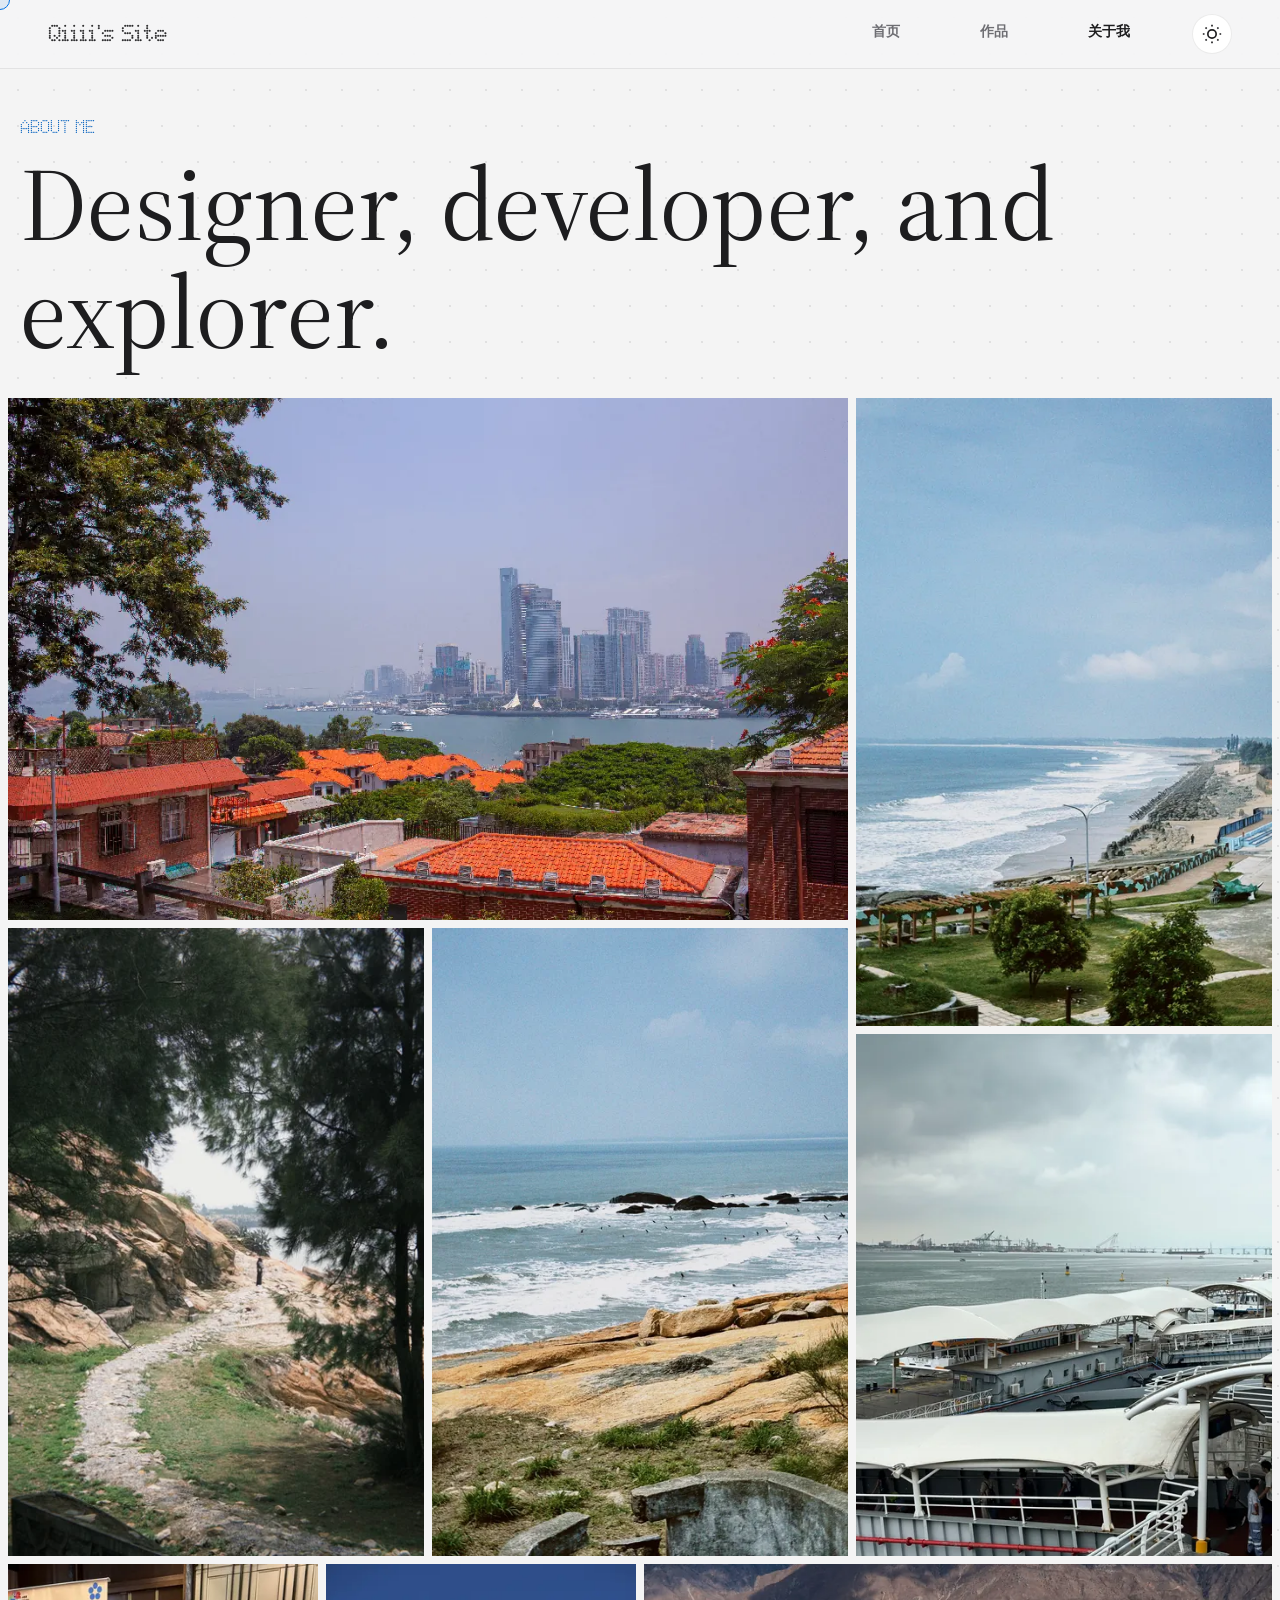
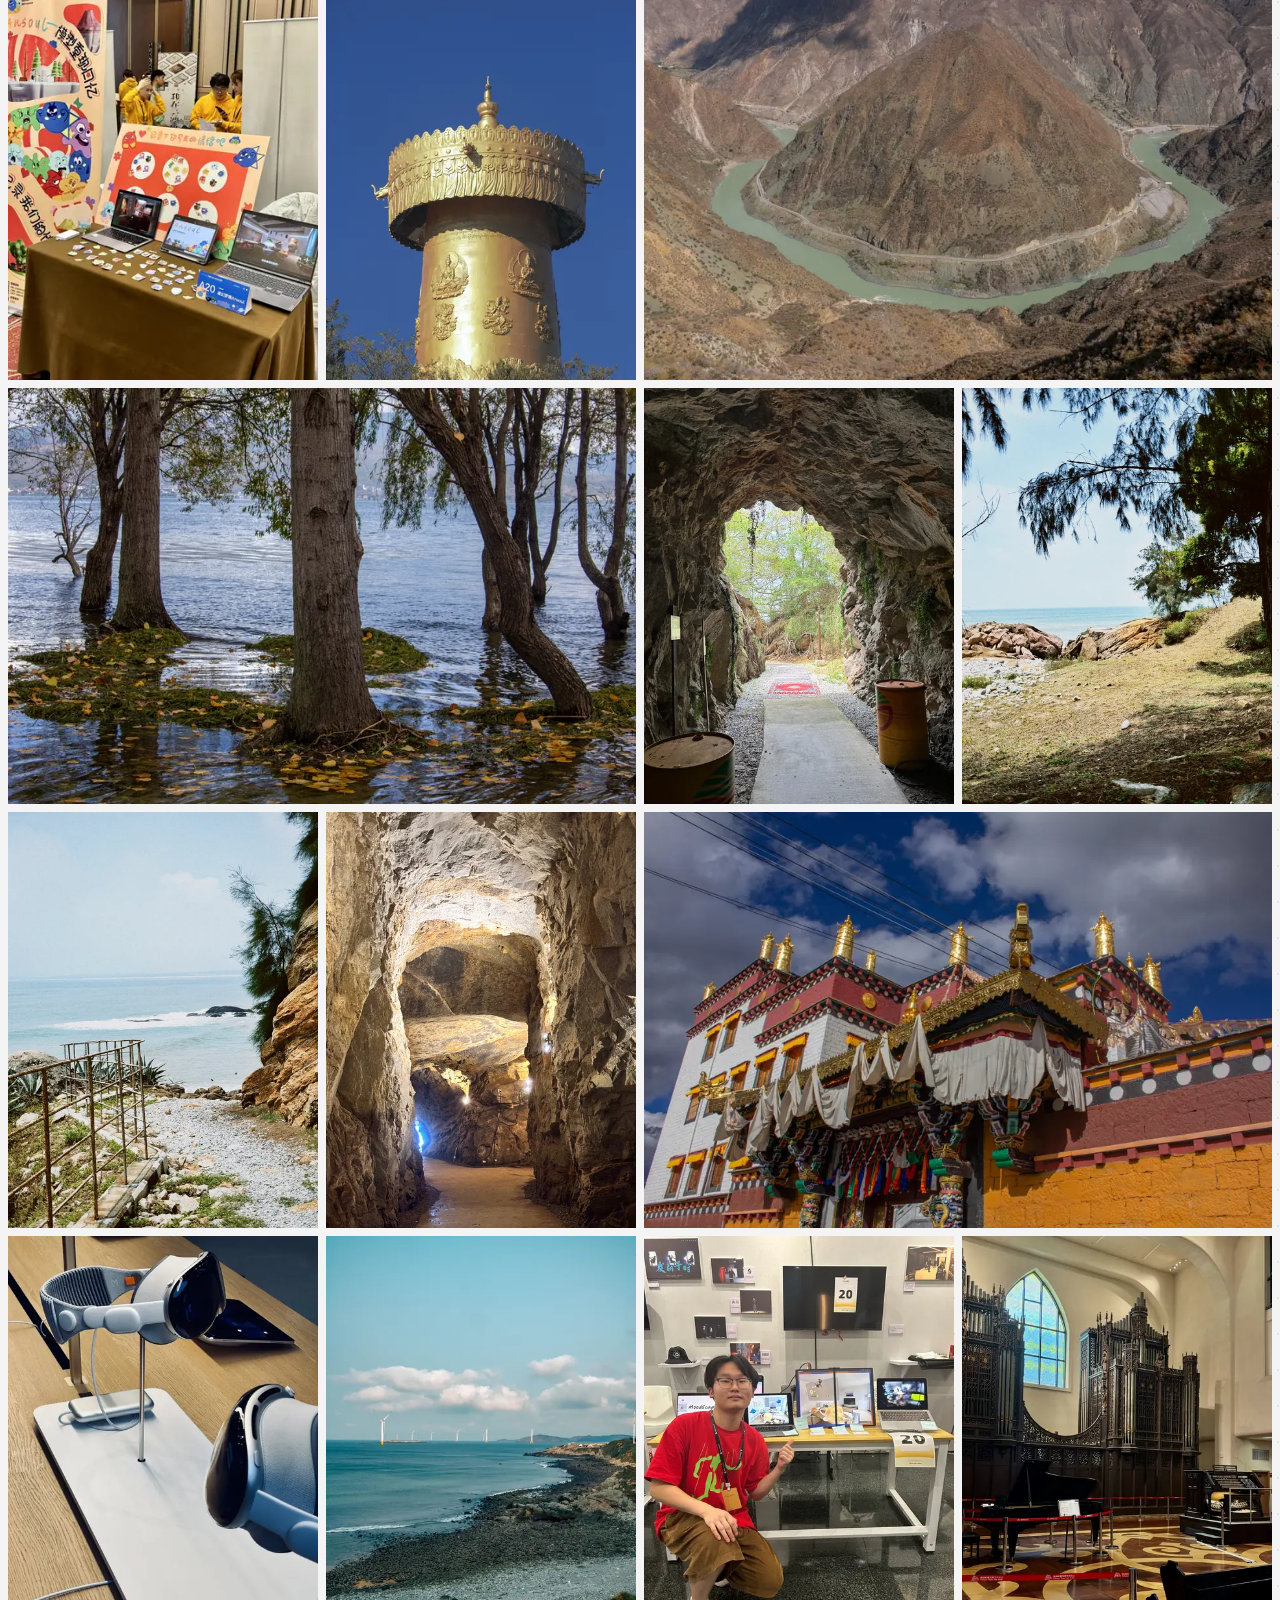
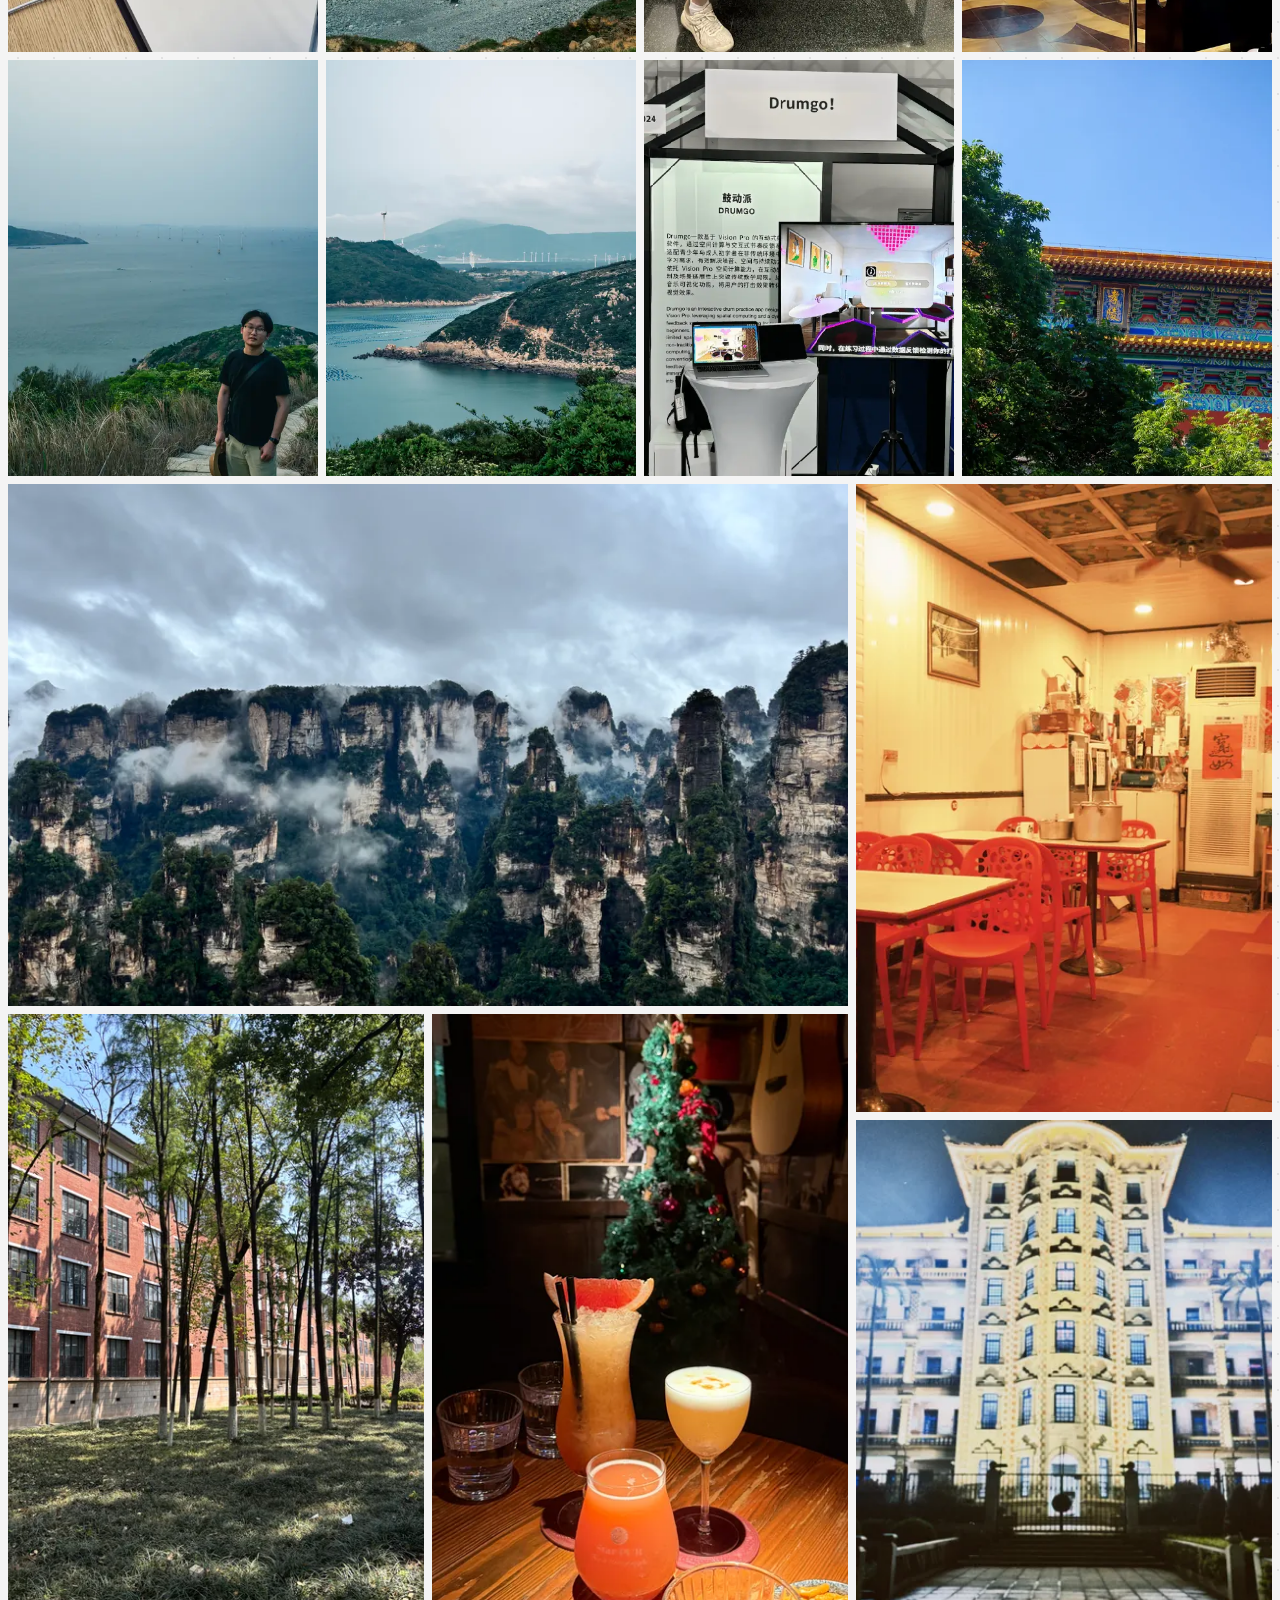
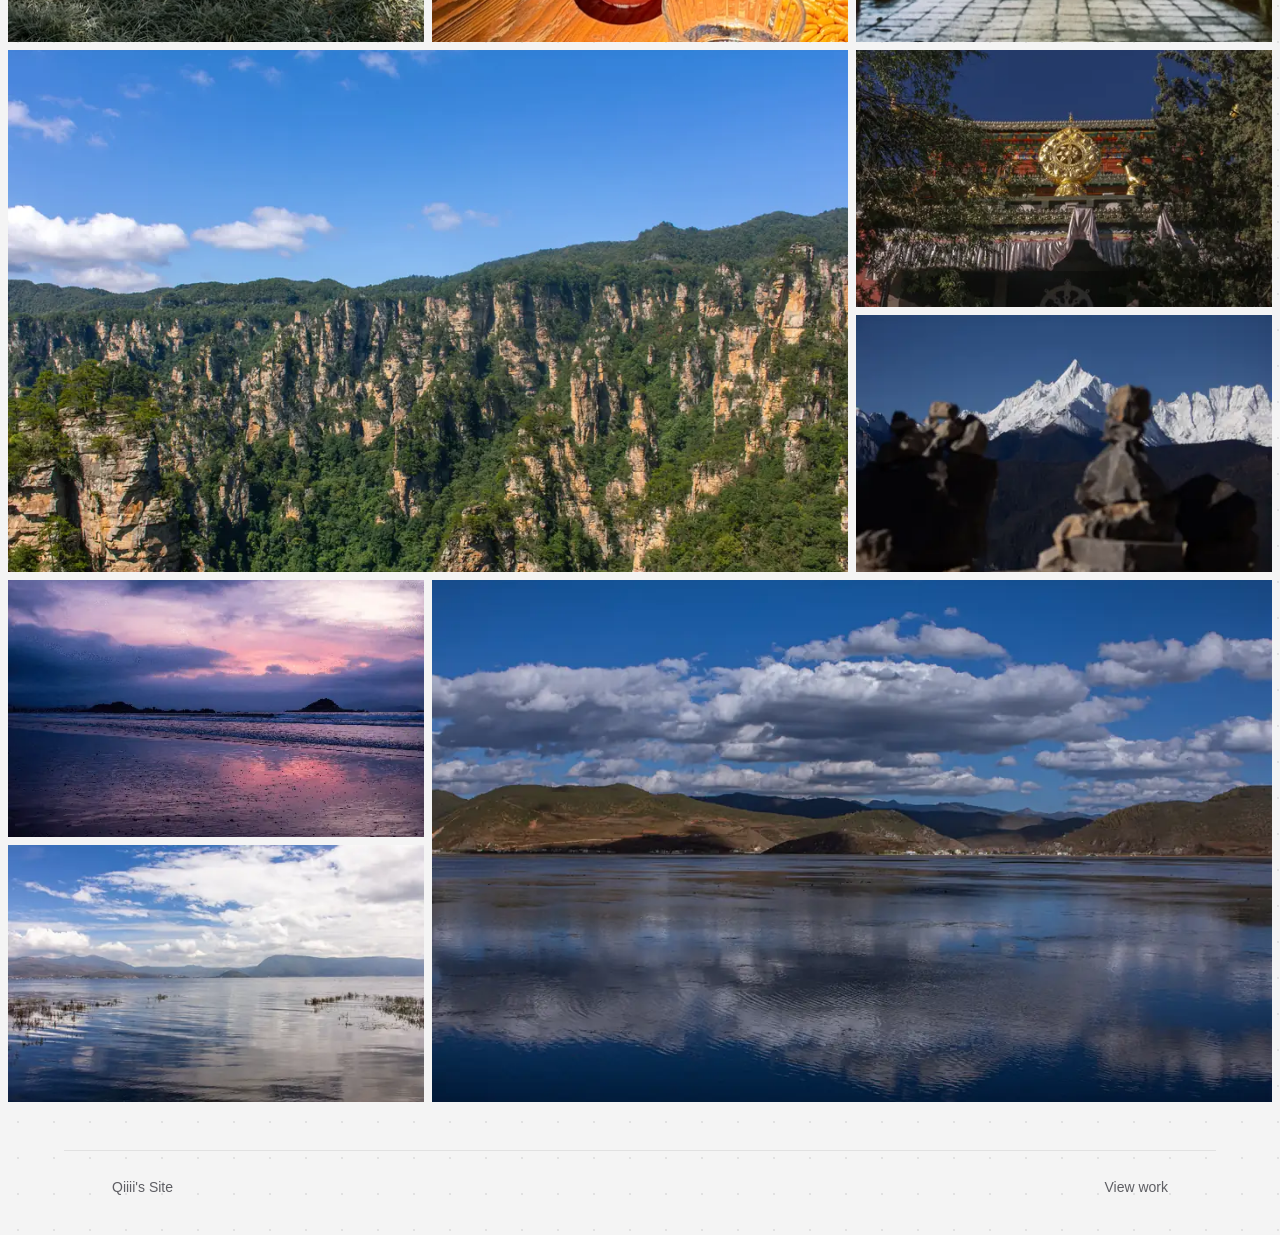
==== commit 42ae1122: "Add five photos to the About Me gallery" ====
--- a/aboutme/index.html
+++ b/aboutme/index.html
@@ -176,6 +176,27 @@
               <img src="../assets/images/optimized/aboutme/Scene13-960.jpg" alt="Scene" width="1280" height="1920" decoding="async" loading="lazy">
             </picture>
 
+            <picture class="responsive-image photo-lead">
+              <source type="image/webp" srcset="../assets/images/optimized/aboutme/photo-7781-480.webp 480w, ../assets/images/optimized/aboutme/photo-7781-960.webp 960w, ../assets/images/optimized/aboutme/photo-7781-1440.webp 1440w" sizes="(max-width: 720px) calc(100vw - 16px), calc(66.667vw - 13px)">
+              <img src="../assets/images/optimized/aboutme/photo-7781-960.jpg" alt="云雾在层叠的山峰之间穿行" width="960" height="540" decoding="async" loading="lazy">
+            </picture>
+            <picture class="responsive-image photo-tall">
+              <source type="image/webp" srcset="../assets/images/optimized/aboutme/dining-room-480.webp 480w, ../assets/images/optimized/aboutme/dining-room-960.webp 960w" sizes="(max-width: 720px) calc(50vw - 12px), calc(33.333vw - 11px)">
+              <img src="../assets/images/optimized/aboutme/dining-room-960.jpg" alt="暖色灯光下的小餐厅，摆着红色椅子" width="960" height="1280" decoding="async" loading="lazy">
+            </picture>
+            <picture class="responsive-image photo-tall">
+              <source type="image/webp" srcset="../assets/images/optimized/aboutme/photo-1288-480.webp 480w, ../assets/images/optimized/aboutme/photo-1288-960.webp 960w" sizes="(max-width: 720px) calc(50vw - 12px), calc(33.333vw - 11px)">
+              <img src="../assets/images/optimized/aboutme/photo-1288-960.jpg" alt="阳光穿过树林，照在红砖楼旁" width="960" height="1280" decoding="async" loading="lazy">
+            </picture>
+            <picture class="responsive-image photo-tall">
+              <source type="image/webp" srcset="../assets/images/optimized/aboutme/photo-0949-480.webp 480w, ../assets/images/optimized/aboutme/photo-0949-960.webp 960w" sizes="(max-width: 720px) calc(50vw - 12px), calc(33.333vw - 11px)">
+              <img src="../assets/images/optimized/aboutme/photo-0949-960.jpg" alt="木桌上的几杯饮品，背景是点缀彩灯的树" width="960" height="1280" decoding="async" loading="lazy">
+            </picture>
+            <picture class="responsive-image photo-short">
+              <source type="image/webp" srcset="../assets/images/optimized/aboutme/night-facade-480.webp 480w, ../assets/images/optimized/aboutme/night-facade-960.webp 960w" sizes="(max-width: 720px) calc(50vw - 12px), calc(33.333vw - 11px)">
+              <img src="../assets/images/optimized/aboutme/night-facade-960.jpg" alt="夜色中被灯光照亮的对称建筑立面" width="960" height="960" decoding="async" loading="lazy">
+            </picture>
+
             <div class="photo-triptych">
               <picture class="responsive-image">
                 <source type="image/webp" srcset="../assets/images/optimized/aboutme/Scene3-480.webp 480w, ../assets/images/optimized/aboutme/Scene3-800.webp 800w, ../assets/images/optimized/aboutme/Scene3-960.webp 960w, ../assets/images/optimized/aboutme/Scene3-1440.webp 1440w" sizes="(max-width: 720px) calc(100vw - 16px), calc(66.667vw - 13px)">
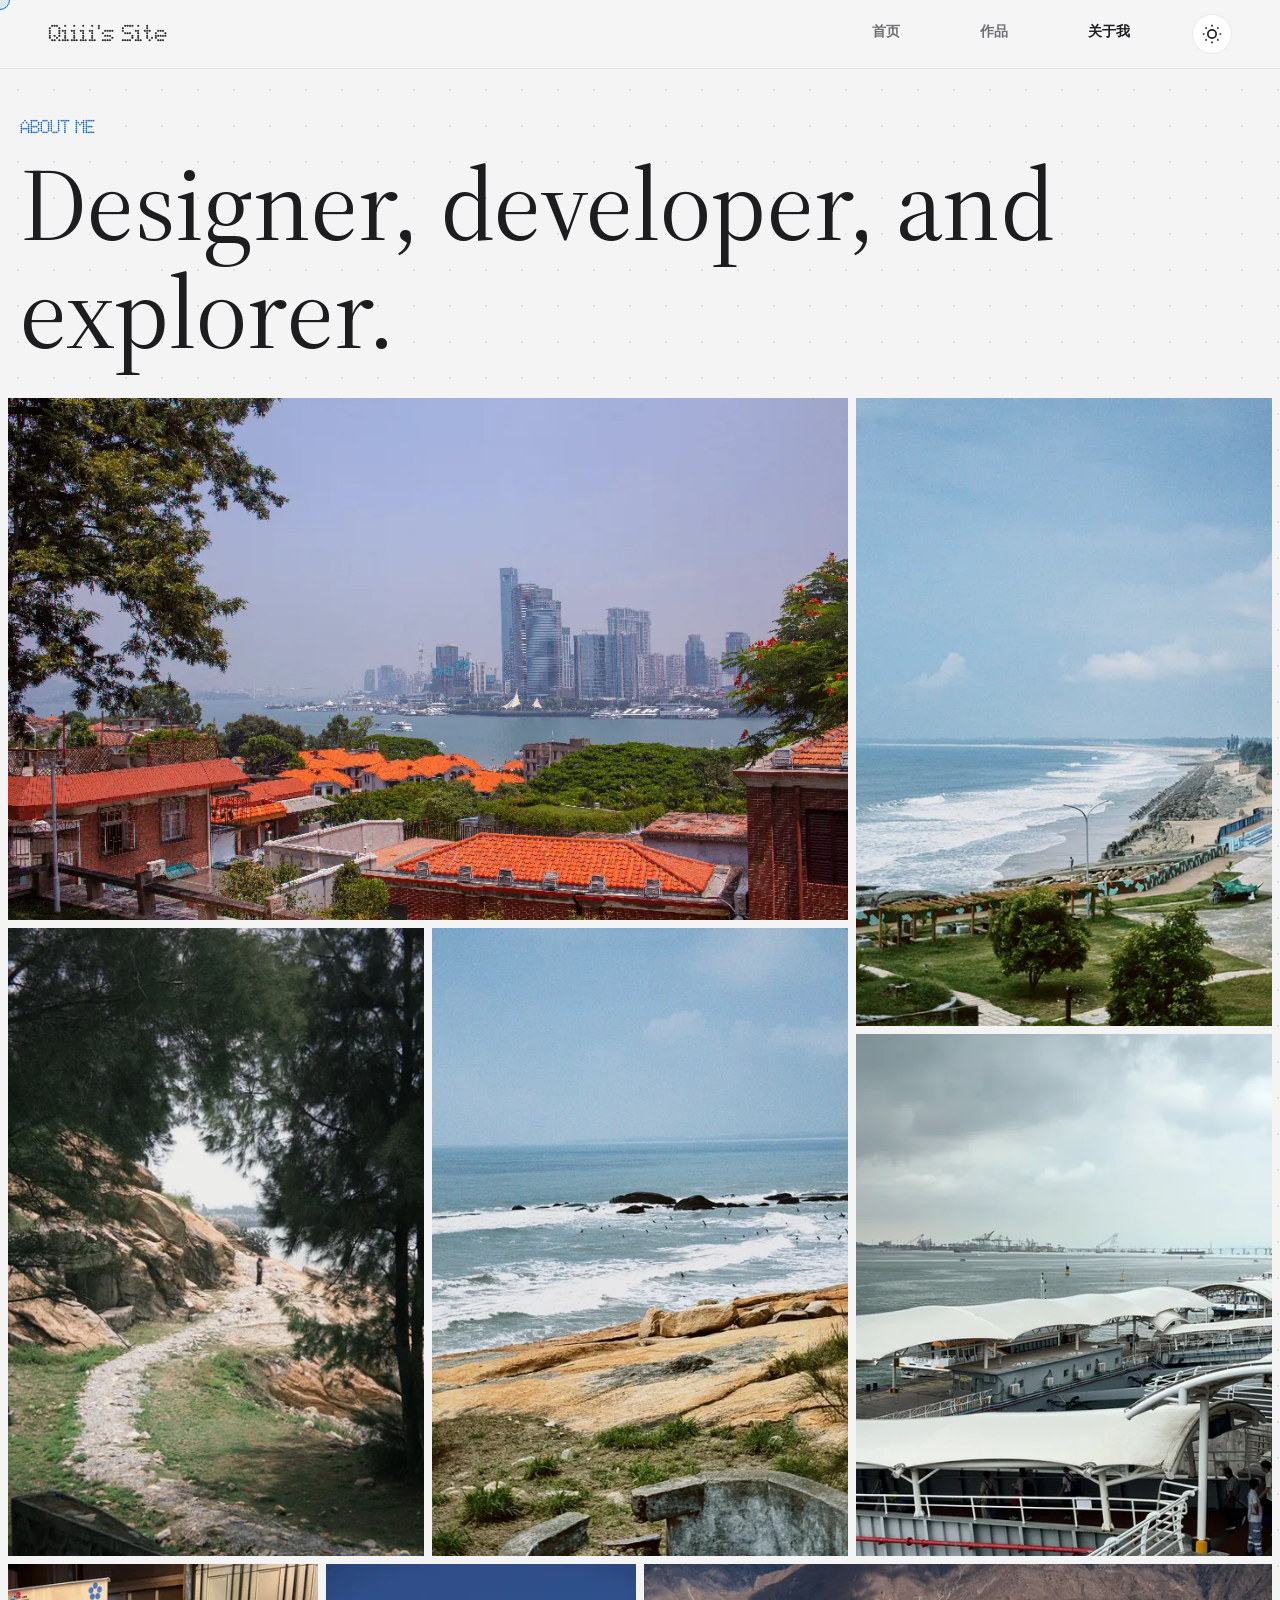
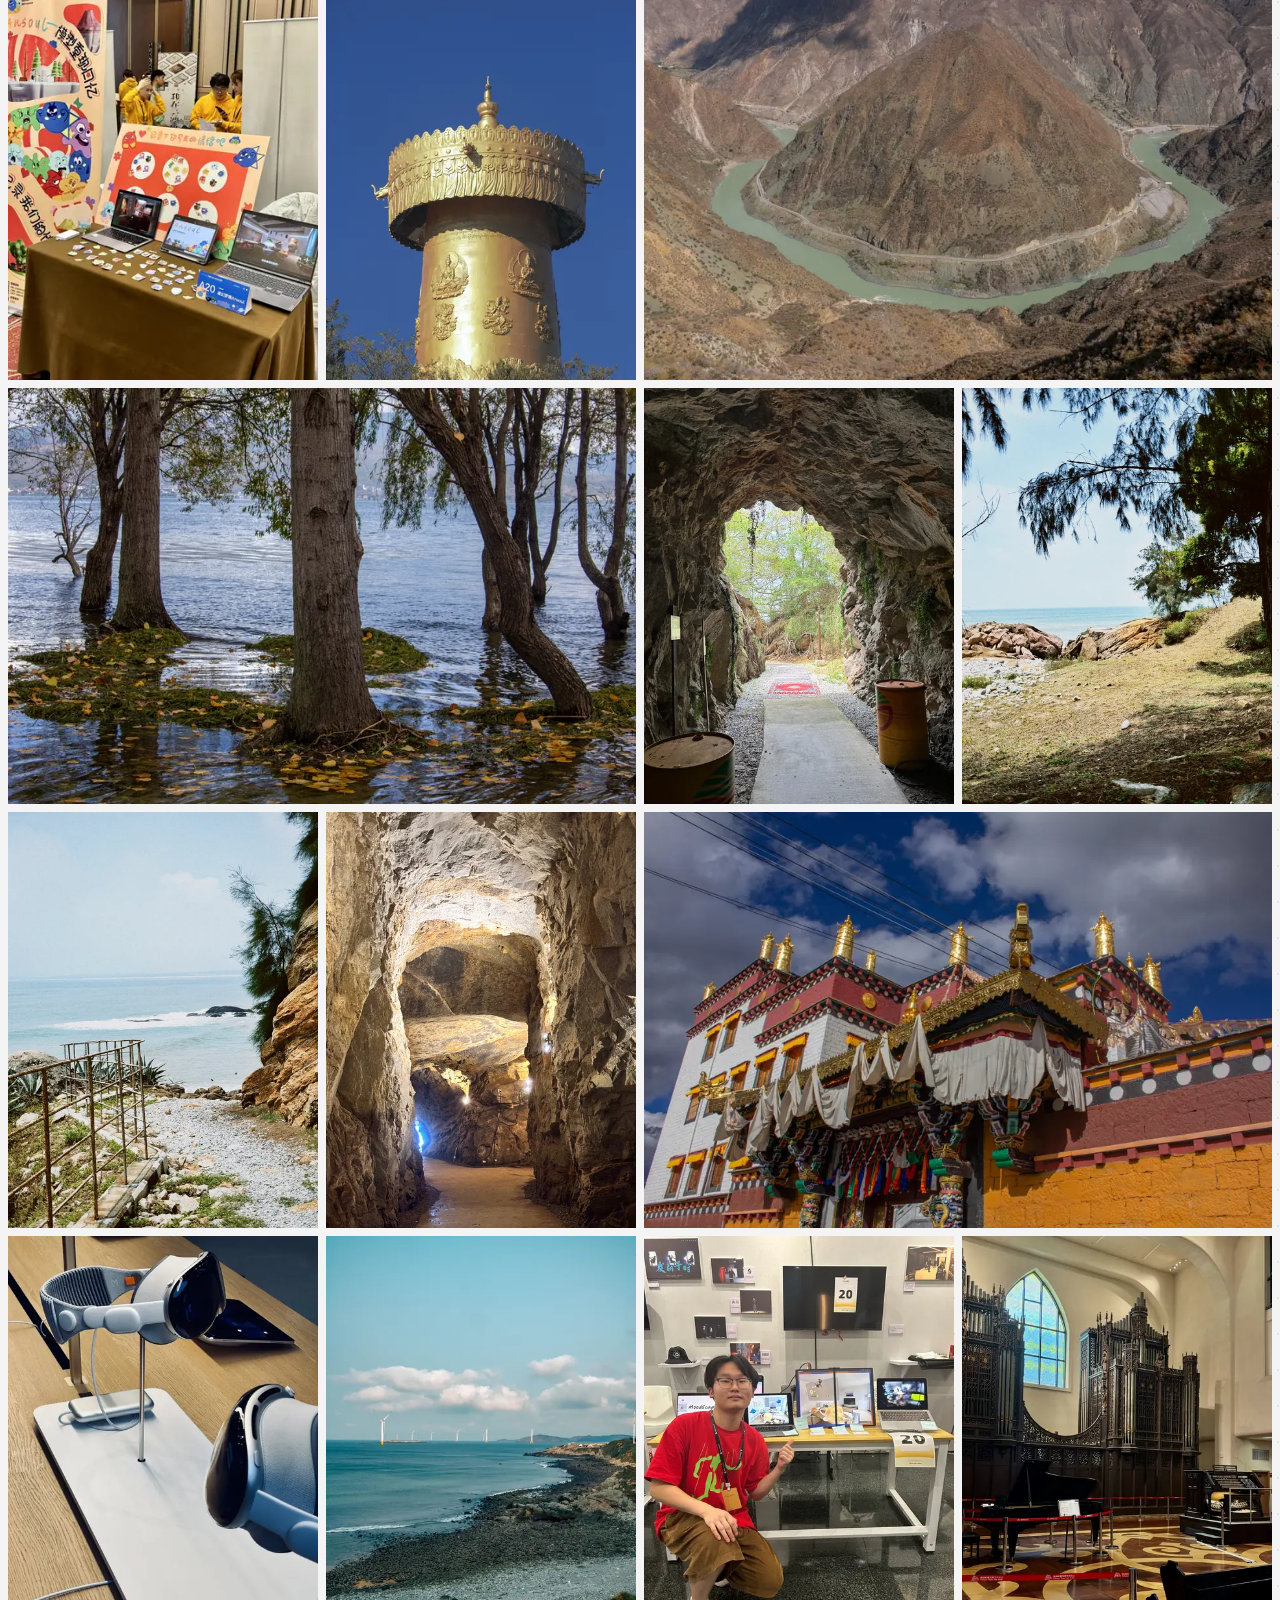
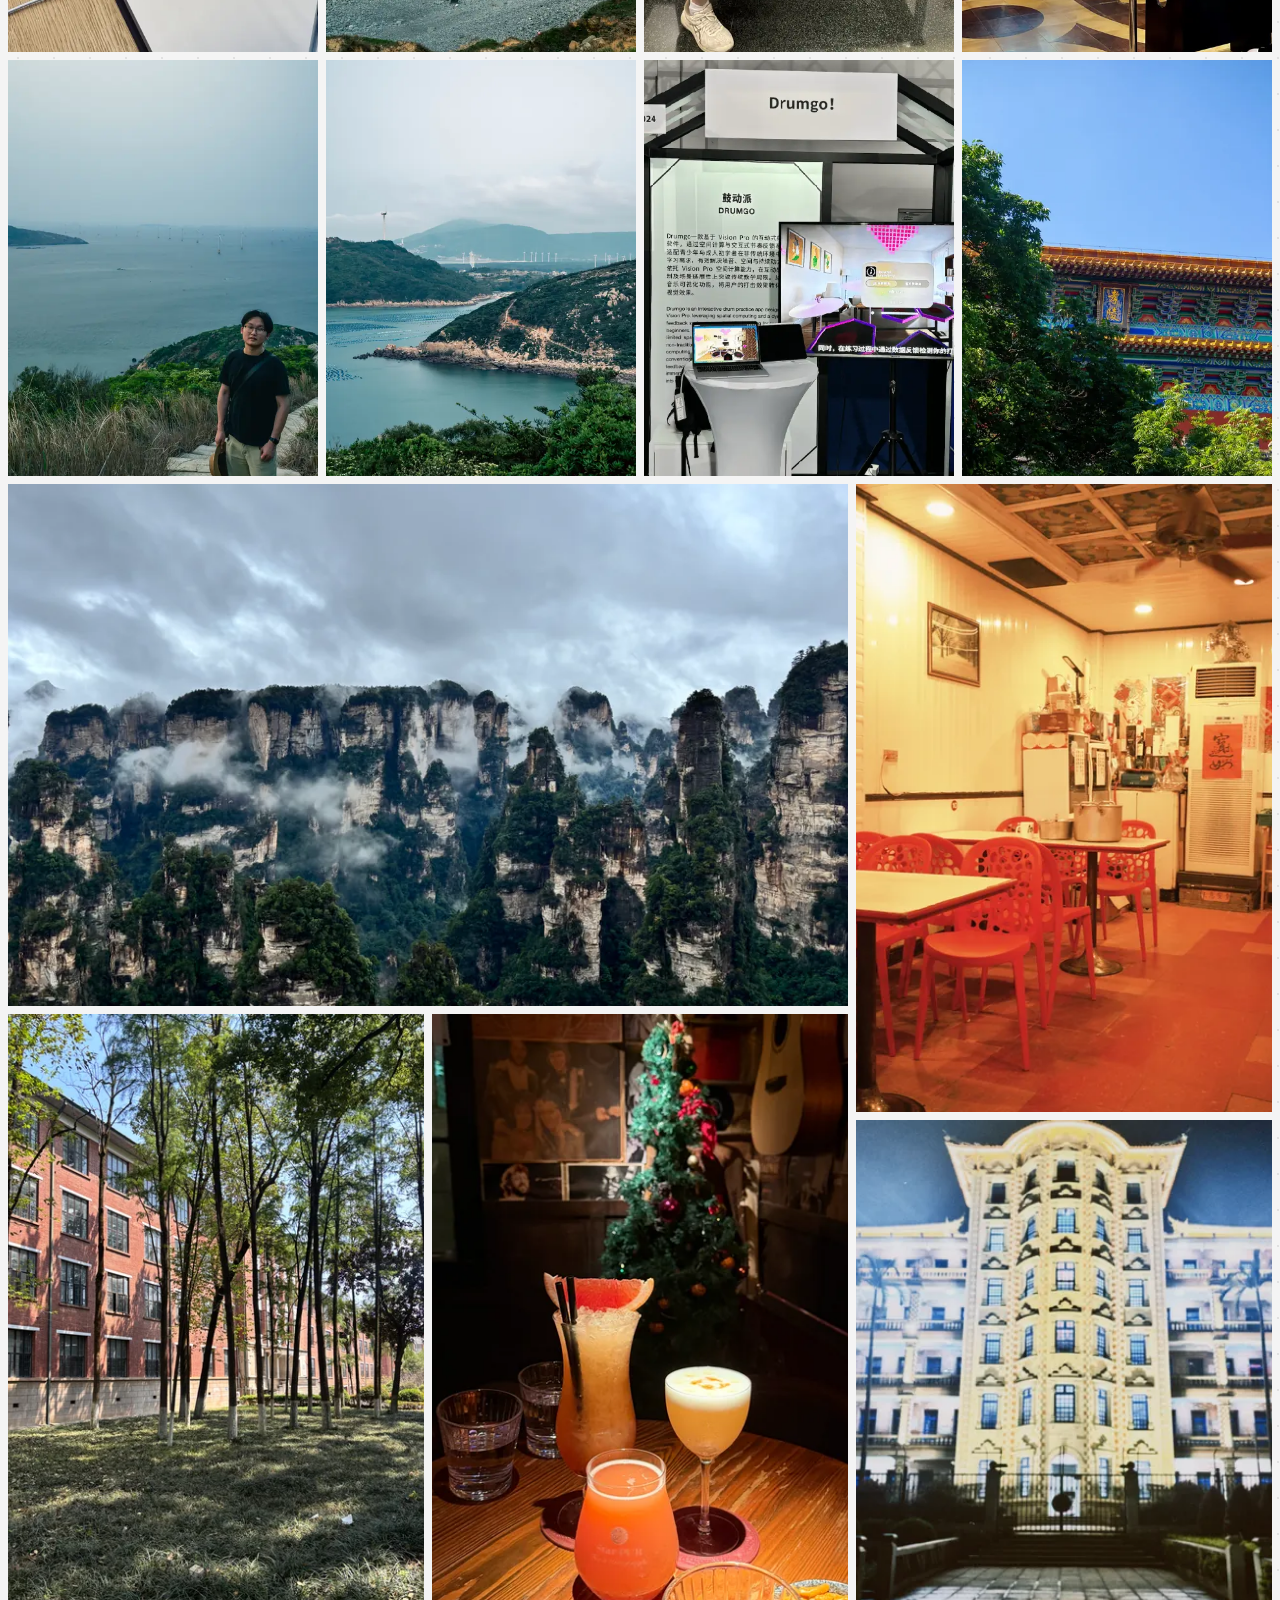
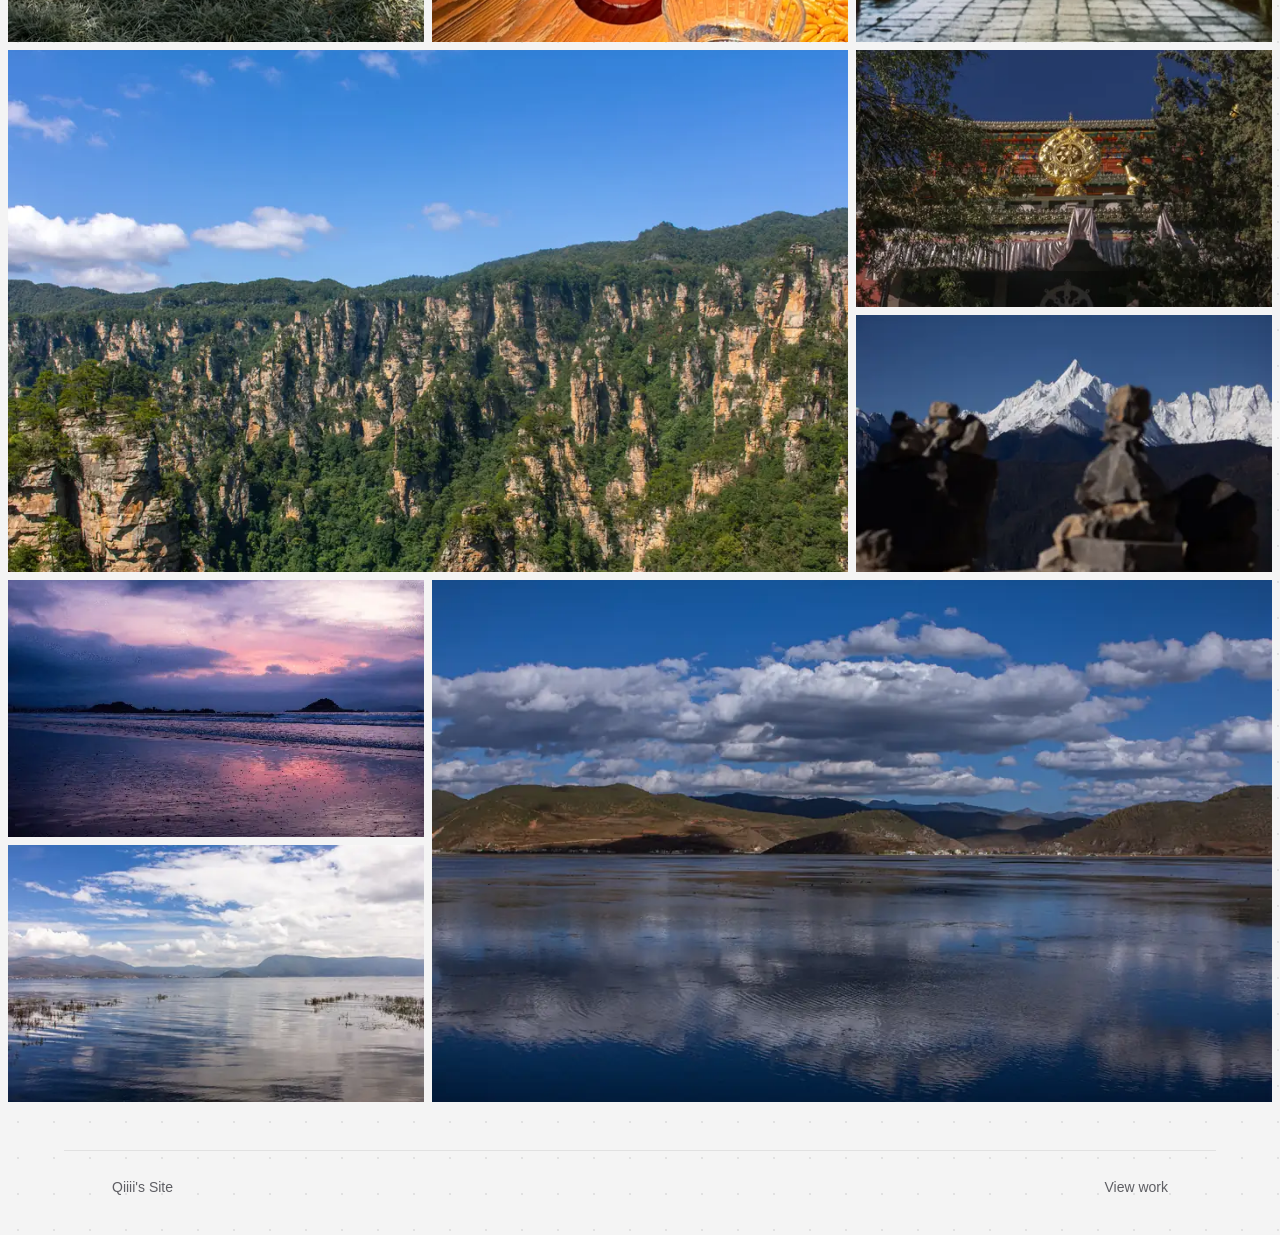
==== commit 359a69e1: "Rebalance matrix logo weight and home editorial type Move the matrix logo's stroke from a fixed 0.35" ====
--- a/aboutme/index.html
+++ b/aboutme/index.html
@@ -17,8 +17,8 @@
     <link rel="icon" type="image/png" href="../assets/images/home/webIcon.png">
     <link rel="apple-touch-icon" href="../assets/images/home/webIcon.png">
     <link rel="preload" href="../assets/fonts/qiiii-matrix-letters.woff2?v=2" as="font" type="font/woff2" crossorigin>
-    <link rel="stylesheet" href="../styles/base.css?v=20261115-shared-type">
-    <link rel="stylesheet" href="../styles/layout.css?v=20261115-matrix-logo-bold">
+    <link rel="stylesheet" href="../styles/base.css?v=20261115-matrix-weight">
+    <link rel="stylesheet" href="../styles/layout.css?v=20261115-matrix-weight">
     <link rel="stylesheet" href="../styles/aboutme.css?v=20261115-gallery-layout">
   </head>
   <body>
--- a/styles/base.css
+++ b/styles/base.css
@@ -197,6 +197,11 @@
   line-height: 1.25;
 }
 
+.site-logo,
+.matrix-label {
+  -webkit-text-stroke: 0.018em currentColor;
+}
+
 @media (max-width: 720px) {
   :root {
     --dot-spacing: 28px;
@@ -214,6 +219,7 @@
 
 .project-index {
   font-family: "Qiiii Matrix", var(--font-mono);
+  -webkit-text-stroke: 0;
 }
 
 .editorial-title {
--- a/styles/layout.css
+++ b/styles/layout.css
@@ -17,7 +17,6 @@
   font-family: "Qiiii Matrix Letters", var(--font-display);
   font-size: 24px;
   font-weight: 400;
-  -webkit-text-stroke: 0.35px currentColor;
 }
 
 .site-nav {
